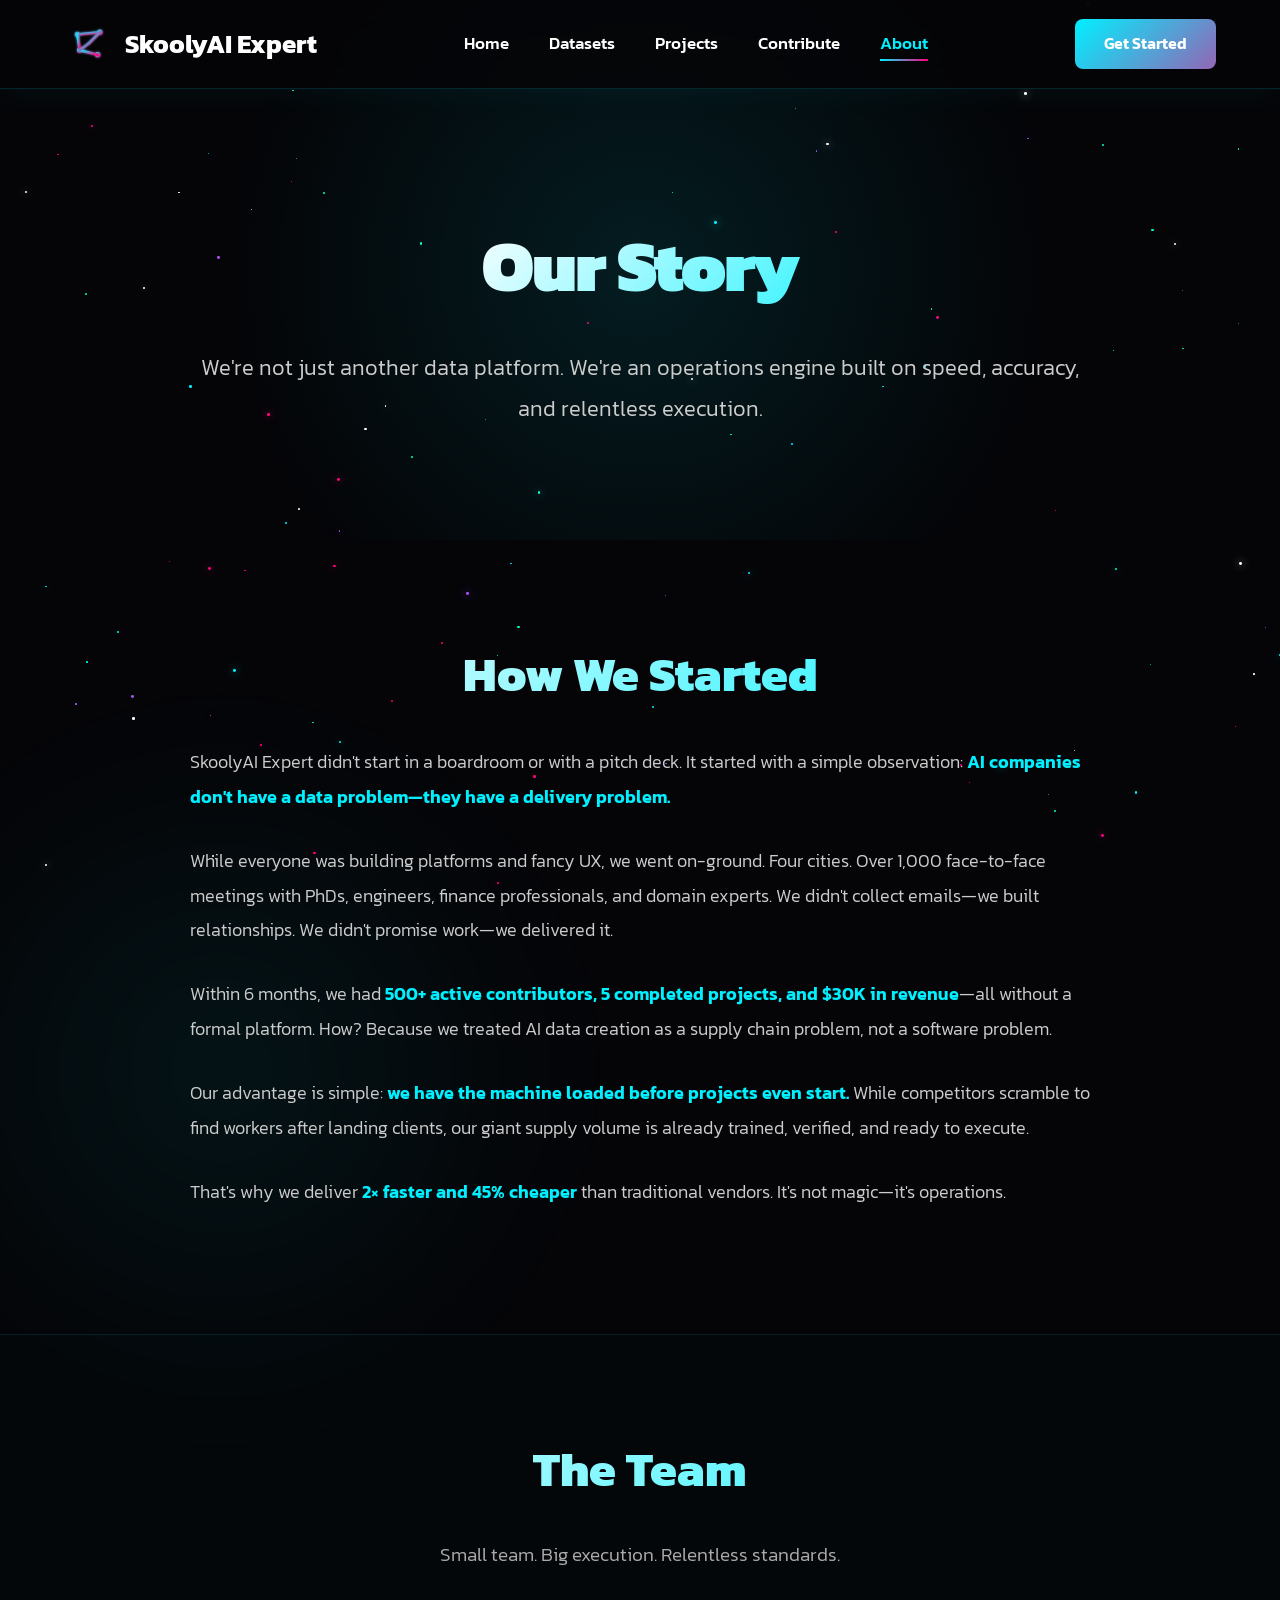
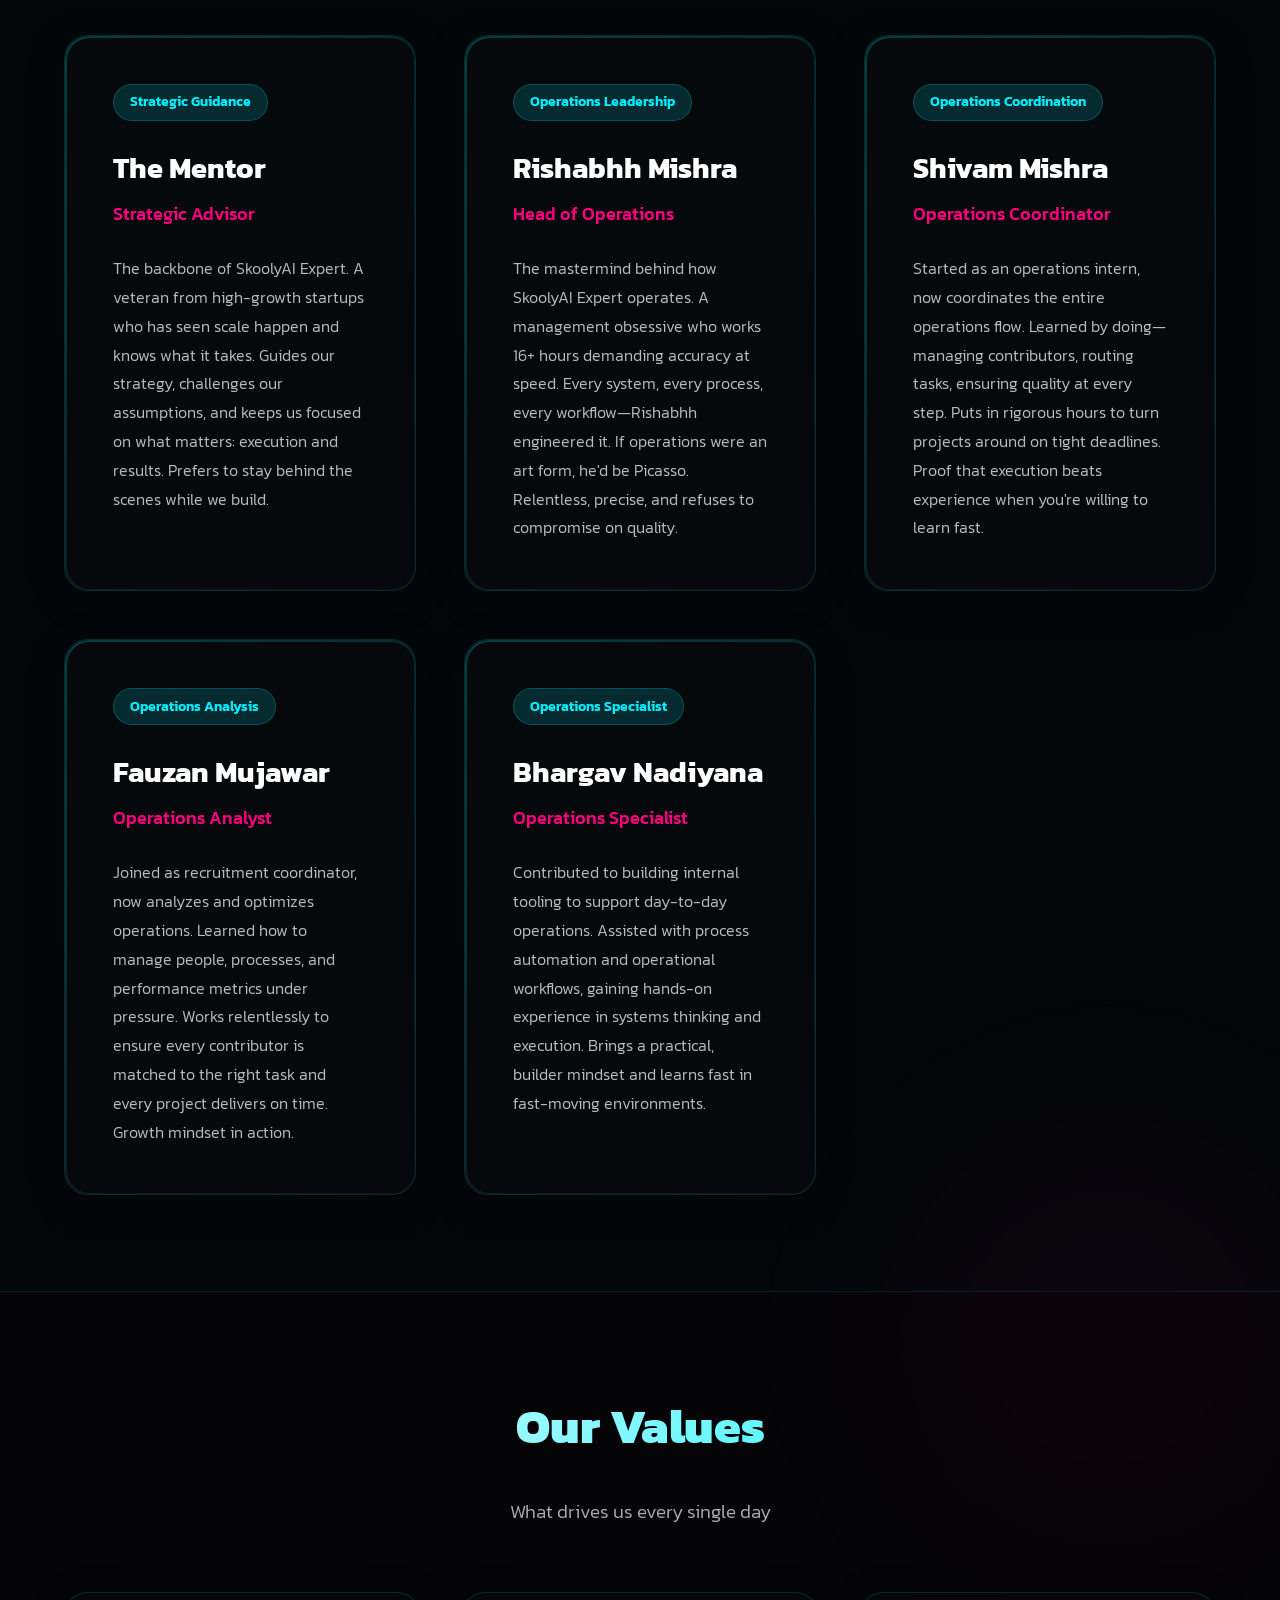
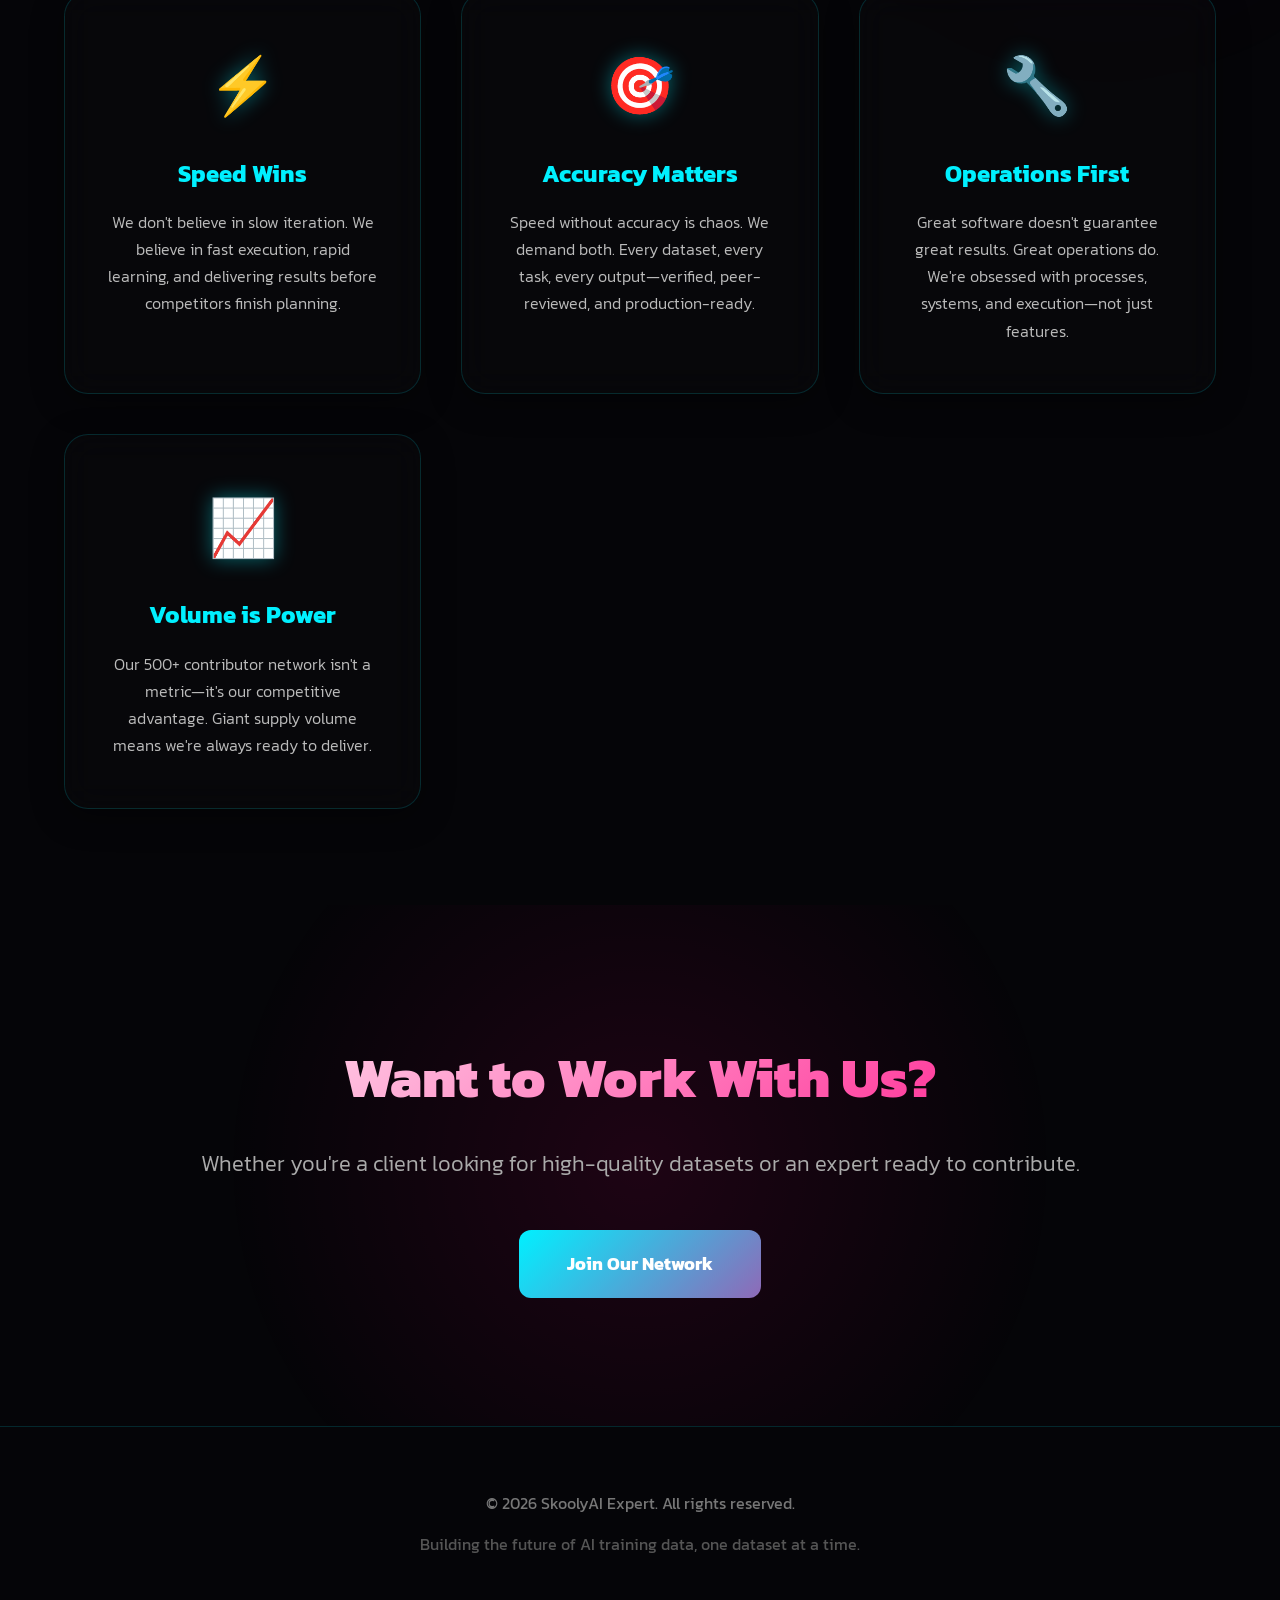
==== about.html @ e2d1acb5 "Initial commit" ====
<!DOCTYPE html>
<html lang="en">
<head>
    <meta charset="UTF-8">
    <meta name="viewport" content="width=device-width, initial-scale=1.0">
    <title>About Us - SkoolyAI Expert</title>
    <link rel="icon" type="image/svg+xml" href="data:image/svg+xml,%3Csvg xmlns='http://www.w3.org/2000/svg' viewBox='0 0 200 200'%3E%3Cdefs%3E%3Cfilter id='glow'%3E%3CfeGaussianBlur stdDeviation='4'/%3E%3C/filter%3E%3C/defs%3E%3Cg filter='url(%23glow)'%3E%3Ccircle cx='60' cy='60' r='12' fill='%2300f0ff'/%3E%3Ccircle cx='160' cy='50' r='12' fill='%2300f0ff'/%3E%3Ccircle cx='70' cy='130' r='12' fill='%2300f0ff'/%3E%3Ccircle cx='150' cy='150' r='12' fill='%2300f0ff'/%3E%3Cline x1='60' y1='60' x2='160' y2='50' stroke='%2300f0ff' stroke-width='12' stroke-linecap='round'/%3E%3Cline x1='60' y1='60' x2='70' y2='130' stroke='%2300f0ff' stroke-width='12' stroke-linecap='round'/%3E%3Cline x1='70' y1='130' x2='150' y2='150' stroke='%2300f0ff' stroke-width='12' stroke-linecap='round'/%3E%3Cline x1='160' y1='50' x2='110' y2='100' stroke='%2300f0ff' stroke-width='12' stroke-linecap='round'/%3E%3Cline x1='110' y1='100' x2='70' y2='130' stroke='%2300f0ff' stroke-width='12' stroke-linecap='round'/%3E%3C/g%3E%3C/svg%3E">
    <link rel="preconnect" href="https://fonts.googleapis.com">
    <link rel="preconnect" href="https://fonts.gstatic.com" crossorigin>
    <link href="https://fonts.googleapis.com/css2?family=Kanit:wght@300;400;500;600;700;800;900&display=swap" rel="stylesheet">
    <style>
        * {
            margin: 0;
            padding: 0;
            box-sizing: border-box;
        }

        body {
            font-family: 'Kanit', sans-serif;
            background: #050508;
            color: #fff;
            line-height: 1.6;
            overflow-x: hidden;
            position: relative;
        }

        /* Ambient floating background glows */
        .ambient-glow {
            position: absolute;
            width: 700px;
            height: 700px;
            background: radial-gradient(circle, rgba(0, 240, 255, 0.07) 0%, transparent 70%);
            border-radius: 50%;
            top: 15%;
            left: -10%;
            pointer-events: none;
            z-index: 0;
            animation: float-slow 18s ease-in-out infinite;
            filter: blur(60px);
        }

        .ambient-glow-2 {
            position: absolute;
            width: 600px;
            height: 600px;
            background: radial-gradient(circle, rgba(255, 0, 127, 0.05) 0%, transparent 70%);
            border-radius: 50%;
            top: 55%;
            right: -10%;
            pointer-events: none;
            z-index: 0;
            animation: float-slow-reverse 22s ease-in-out infinite;
            filter: blur(80px);
        }

        @keyframes float-slow {
            0%, 100% { transform: translateY(0px) scale(1); }
            50% { transform: translateY(-40px) scale(1.06); }
        }

        @keyframes float-slow-reverse {
            0%, 100% { transform: translateY(0px) scale(1.06); }
            50% { transform: translateY(40px) scale(1); }
        }

        /* Animated starfield background */
        .stars {
            position: fixed;
            top: 0;
            left: 0;
            width: 100%;
            height: 100%;
            pointer-events: none;
            z-index: 0;
        }

        .star {
            position: absolute;
            border-radius: 50%;
            animation: twinkle 3s infinite alternate, drift-up 25s linear infinite;
        }

        @keyframes twinkle {
            0% { opacity: 0.2; }
            100% { opacity: 1; }
        }

        @keyframes drift-up {
            from { transform: translateY(0px); }
            to { transform: translateY(-120px); }
        }

        .nav {
            position: fixed;
            top: 0;
            width: 100%;
            background: rgba(5, 5, 8, 0.85);
            backdrop-filter: blur(20px);
            -webkit-backdrop-filter: blur(20px);
            padding: 1.2rem 5%;
            display: flex;
            justify-content: space-between;
            align-items: center;
            z-index: 1000;
            border-bottom: 1px solid rgba(0, 240, 255, 0.15);
            box-shadow: 0 4px 30px rgba(0, 240, 255, 0.05);
        }

        .logo {
            display: flex;
            align-items: center;
            gap: 1rem;
            font-size: 1.6rem;
            font-weight: 700;
            color: #fff;
            text-decoration: none;
        }

        .logo-icon {
            width: 45px;
            height: 45px;
            display: flex;
            align-items: center;
            justify-content: center;
            animation: rotate 10s linear infinite;
        }

        .logo-icon svg {
            width: 100%;
            height: 100%;
        }

        @keyframes rotate {
            from { transform: rotate(0deg); }
            to { transform: rotate(360deg); }
        }

        .nav-links {
            display: flex;
            gap: 2.5rem;
            list-style: none;
            align-items: center;
        }

        .nav-links a {
            color: #fff;
            text-decoration: none;
            transition: all 0.3s;
            position: relative;
            font-weight: 500;
            font-size: 1.05rem;
        }

        .nav-links a::after {
            content: '';
            position: absolute;
            bottom: -5px;
            left: 0;
            width: 0;
            height: 2px;
            background: linear-gradient(90deg, #00f0ff, #ff007f);
            transition: width 0.3s;
        }

        .nav-links a:hover,
        .nav-links a.active {
            color: #00f0ff;
        }

        .nav-links a:hover::after,
        .nav-links a.active::after {
            width: 100%;
        }

        .cta-button {
            background: linear-gradient(135deg, #00f0ff, #ff007f);
            background-size: 200% auto;
            color: #fff;
            padding: 0.75rem 1.8rem;
            border-radius: 8px;
            text-decoration: none;
            font-weight: 600;
            transition: transform 0.3s, box-shadow 0.3s, background-position 0.4s;
        }

        .cta-button:hover {
            background-position: right center;
            transform: translateY(-2px);
            box-shadow: 0 10px 30px rgba(0, 240, 255, 0.4);
        }

        .page-header {
            min-height: 60vh;
            display: flex;
            align-items: center;
            justify-content: center;
            text-align: center;
            padding: 12rem 5% 6rem;
            background: radial-gradient(circle at 50% 50%, rgba(0, 240, 255, 0.1) 0%, transparent 60%);
            position: relative;
            z-index: 1;
        }

        .page-header h1 {
            font-size: 4.5rem;
            font-weight: 900;
            margin-bottom: 1.5rem;
            background: linear-gradient(135deg, #fff 15%, #00f0ff 45%, #ff007f 75%, #fff 100%);
            -webkit-background-clip: text;
            -webkit-text-fill-color: transparent;
            background-clip: text;
            background-size: 200% auto;
            animation: shimmer 4s linear infinite;
            letter-spacing: -2px;
        }

        @keyframes shimmer {
            to { background-position: 200% center; }
        }

        .page-header p {
            font-size: 1.4rem;
            color: #ccc;
            max-width: 900px;
            margin: 0 auto;
            font-weight: 300;
            line-height: 1.8;
        }

        .section {
            padding: 6rem 5%;
            max-width: 1400px;
            margin: 0 auto;
            position: relative;
            z-index: 1;
        }

        .section-title {
            font-size: 3rem;
            font-weight: 800;
            margin-bottom: 2rem;
            text-align: center;
            background: linear-gradient(135deg, #fff, #00f0ff);
            -webkit-background-clip: text;
            -webkit-text-fill-color: transparent;
        }

        .story-section {
            max-width: 900px;
            margin: 0 auto;
        }

        .story-section p {
            font-size: 1.15rem;
            color: #ccc;
            line-height: 1.9;
            margin-bottom: 1.8rem;
            font-weight: 300;
        }

        .story-section .highlight {
            color: #00f0ff;
            font-weight: 600;
        }

        .team-grid {
            display: grid;
            grid-template-columns: repeat(auto-fit, minmax(320px, 1fr));
            gap: 3rem;
            margin-top: 4rem;
        }

        /* Aesthetic Glassmorphic Team Card */
        .team-card {
            background: rgba(255, 255, 255, 0.01);
            backdrop-filter: blur(16px);
            -webkit-backdrop-filter: blur(16px);
            border: 1px solid rgba(0, 240, 255, 0.15);
            border-radius: 24px;
            padding: 3rem;
            transition: all 0.5s cubic-bezier(0.25, 0.8, 0.25, 1);
            position: relative;
            overflow: hidden;
            box-shadow: 0 8px 32px 0 rgba(0, 0, 0, 0.4);
        }

        .team-card::before {
            content: '';
            position: absolute;
            inset: 0;
            border-radius: 24px;
            padding: 1.5px;
            background: linear-gradient(135deg, rgba(0, 240, 255, 0.4), rgba(255, 0, 127, 0.15));
            -webkit-mask: linear-gradient(#fff 0 0) content-box, linear-gradient(#fff 0 0);
            -webkit-mask-composite: xor;
            mask-composite: exclude;
            opacity: 0.6;
            transition: opacity 0.5s;
            pointer-events: none;
        }

        .team-card:hover::before {
            background: linear-gradient(135deg, #00f0ff, #ff007f);
            opacity: 1;
        }

        .team-card:hover {
            transform: translateY(-8px) scale(1.015);
            border-color: rgba(255, 0, 127, 0.3);
            box-shadow: 0 20px 40px rgba(0, 240, 255, 0.2), 0 0 1px rgba(255, 0, 127, 0.3);
        }

        .team-badge {
            display: inline-block;
            background: rgba(0, 240, 255, 0.15);
            color: #00f0ff;
            border: 1px solid rgba(0, 240, 255, 0.2);
            padding: 0.4rem 1rem;
            border-radius: 20px;
            font-size: 0.85rem;
            font-weight: 600;
            margin-bottom: 1.5rem;
        }

        .team-card h3 {
            font-size: 1.8rem;
            margin-bottom: 0.5rem;
            color: #fff;
            font-weight: 700;
        }

        .team-card .role {
            color: #ff007f;
            font-size: 1.1rem;
            margin-bottom: 1.5rem;
            font-weight: 500;
        }

        .team-card p {
            color: #bbb;
            line-height: 1.8;
            font-weight: 300;
            font-size: 1rem;
        }

        .values-grid {
            display: grid;
            grid-template-columns: repeat(auto-fit, minmax(280px, 1fr));
            gap: 2.5rem;
            margin-top: 4rem;
        }

        /* Aesthetic Glassmorphic Value Card */
        .value-card {
            text-align: center;
            padding: 3rem 2.5rem;
            background: rgba(255, 255, 255, 0.01);
            backdrop-filter: blur(16px);
            -webkit-backdrop-filter: blur(16px);
            border: 1px solid rgba(0, 240, 255, 0.15);
            border-radius: 24px;
            transition: all 0.5s cubic-bezier(0.25, 0.8, 0.25, 1);
            box-shadow: 0 8px 32px 0 rgba(0, 0, 0, 0.4);
        }

        .value-card:hover {
            transform: translateY(-8px);
            border-color: rgba(255, 0, 127, 0.3);
            box-shadow: 0 20px 40px rgba(0, 240, 255, 0.2);
        }

        .value-icon {
            font-size: 3.5rem;
            margin-bottom: 1.5rem;
            filter: drop-shadow(0 0 10px rgba(0, 240, 255, 0.4));
        }

        .value-card h3 {
            font-size: 1.5rem;
            margin-bottom: 1rem;
            color: #00f0ff;
            font-weight: 700;
        }

        .value-card p {
            color: #bbb;
            font-weight: 300;
            line-height: 1.7;
        }

        .cta-section {
            text-align: center;
            padding: 8rem 5%;
            background: radial-gradient(circle at 50% 50%, rgba(255, 0, 127, 0.1) 0%, transparent 60%);
            position: relative;
            z-index: 1;
        }

        .cta-section h2 {
            font-size: 3.5rem;
            margin-bottom: 1.5rem;
            font-weight: 800;
            background: linear-gradient(135deg, #fff, #ff007f);
            -webkit-background-clip: text;
            -webkit-text-fill-color: transparent;
        }

        .cta-section p {
            font-size: 1.4rem;
            color: #aaa;
            margin-bottom: 3rem;
            font-weight: 300;
        }

        .button-primary {
            background: linear-gradient(135deg, #00f0ff, #ff007f);
            background-size: 200% auto;
            color: #fff;
            padding: 1.2rem 3rem;
            border-radius: 12px;
            text-decoration: none;
            font-weight: 700;
            font-size: 1.15rem;
            transition: transform 0.3s, box-shadow 0.3s, background-position 0.4s;
            display: inline-block;
        }

        .button-primary:hover {
            background-position: right center;
            transform: translateY(-3px);
            box-shadow: 0 15px 40px rgba(0, 240, 255, 0.4);
        }

        footer {
            background: #050508;
            border-top: 1px solid rgba(0, 240, 255, 0.15);
            padding: 4rem 5% 3rem;
            text-align: center;
            color: #777;
            position: relative;
            z-index: 1;
        }

        @media (max-width: 768px) {
            .nav {
                padding: 1rem 4%;
                flex-wrap: wrap;
            }

            .logo {
                font-size: 1.2rem;
            }

            .logo-icon {
                width: 35px;
                height: 35px;
            }

            .nav-links {
                display: none;
                width: 100%;
                flex-direction: column;
                gap: 1rem;
                padding: 1rem 0;
                background: rgba(5, 5, 8, 0.95);
            }

            .nav-links.active {
                display: flex;
            }

            .cta-button {
                padding: 0.6rem 1.2rem;
                font-size: 0.9rem;
            }

            .page-header {
                padding: 10rem 4% 4rem;
                min-height: 40vh;
            }

            .page-header h1 {
                font-size: 2.5rem !important;
                letter-spacing: -1px;
            }

            .section {
                padding: 4rem 4%;
            }

            .section-title {
                font-size: 2.2rem !important;
            }

            .team-grid,
            .values-grid {
                grid-template-columns: 1fr !important;
                gap: 2rem;
            }

            .team-card,
            .value-card {
                padding: 2rem !important;
            }

            footer {
                padding: 2rem 4%;
            }
        }

        /* Hamburger Menu */
        .hamburger {
            display: none;
            flex-direction: column;
            gap: 5px;
            cursor: pointer;
            padding: 5px;
        }

        .hamburger span {
            display: block;
            width: 25px;
            height: 3px;
            background: #00f0ff;
            border-radius: 2px;
        }

        @media (max-width: 768px) {
            .hamburger {
                display: flex !important;
            }

            .nav-links {
                position: fixed !important;
                left: -100% !important;
                top: 70px !important;
                flex-direction: column !important;
                background: rgba(5, 5, 8, 0.98) !important;
                width: 100% !important;
                padding: 2rem !important;
                transition: left 0.3s !important;
                z-index: 999 !important;
                border-top: 1px solid #00f0ff;
            }

            .nav-links.active {
                left: 0 !important;
            }

            .nav-links li {
                margin: 1rem 0 !important;
            }

            .cta-button {
                display: none !important;
            }
        }
    </style>
</head>
<body>
    <!-- Ambient glows -->
    <div class="ambient-glow"></div>
    <div class="ambient-glow-2"></div>

    <div class="stars" id="starfield"></div>

    <nav class="nav">
        <a href="index.html" class="logo">
            <div class="logo-icon">
                <svg viewBox="0 0 200 200" xmlns="http://www.w3.org/2000/svg">
                    <defs>
                        <filter id="glow">
                            <feGaussianBlur stdDeviation="4" result="coloredBlur"/>
                            <feMerge>
                                <feMergeNode in="coloredBlur"/>
                                <feMergeNode in="SourceGraphic"/>
                            </feMerge>
                        </filter>
                        <linearGradient id="logoGrad" x1="0%" y1="0%" x2="100%" y2="100%">
                            <stop offset="0%" stop-color="#00f0ff" />
                            <stop offset="100%" stop-color="#ff007f" />
                        </linearGradient>
                    </defs>
                    <g filter="url(#glow)">
                        <circle cx="60" cy="60" r="12" fill="url(#logoGrad)"/>
                        <circle cx="160" cy="50" r="12" fill="url(#logoGrad)"/>
                        <circle cx="70" cy="130" r="12" fill="url(#logoGrad)"/>
                        <circle cx="150" cy="150" r="12" fill="url(#logoGrad)"/>
                        <line x1="60" y1="60" x2="160" y2="50" stroke="url(#logoGrad)" stroke-width="12" stroke-linecap="round"/>
                        <line x1="60" y1="60" x2="70" y2="130" stroke="url(#logoGrad)" stroke-width="12" stroke-linecap="round"/>
                        <line x1="70" y1="130" x2="150" y2="150" stroke="url(#logoGrad)" stroke-width="12" stroke-linecap="round"/>
                        <line x1="160" y1="50" x2="110" y2="100" stroke="url(#logoGrad)" stroke-width="12" stroke-linecap="round"/>
                        <line x1="110" y1="100" x2="70" y2="130" stroke="url(#logoGrad)" stroke-width="12" stroke-linecap="round"/>
                    </g>
                </svg>
            </div>
            <span>SkoolyAI Expert</span>
        </a>
        <div class="hamburger" id="hamburger">
            <span></span>
            <span></span>
            <span></span>
        </div>
        <ul class="nav-links" id="navLinks">
            <li><a href="index.html">Home</a></li>
            <li><a href="datasets.html">Datasets</a></li>
            <li><a href="projects.html">Projects</a></li>
            <li><a href="contribute.html">Contribute</a></li>
            <li><a href="about.html" class="active">About</a></li>
        </ul>
        <a href="get-started.html" class="cta-button">Get Started</a>
    </nav>

    <section class="page-header">
        <div>
            <h1>Our Story</h1>
            <p>We're not just another data platform. We're an operations engine built on speed, accuracy, and relentless execution.</p>
        </div>
    </section>

    <section class="section">
        <div class="story-section">
            <h2 class="section-title">How We Started</h2>
            <p>
                SkoolyAI Expert didn't start in a boardroom or with a pitch deck. It started with a simple observation: <span class="highlight">AI companies don't have a data problem—they have a delivery problem.</span>
            </p>
            <p>
                While everyone was building platforms and fancy UX, we went on-ground. Four cities. Over 1,000 face-to-face meetings with PhDs, engineers, finance professionals, and domain experts. We didn't collect emails—we built relationships. We didn't promise work—we delivered it.
            </p>
            <p>
                Within 6 months, we had <span class="highlight">500+ active contributors, 5 completed projects, and $30K in revenue</span>—all without a formal platform. How? Because we treated AI data creation as a supply chain problem, not a software problem.
            </p>
            <p>
                Our advantage is simple: <span class="highlight">we have the machine loaded before projects even start.</span> While competitors scramble to find workers after landing clients, our giant supply volume is already trained, verified, and ready to execute.
            </p>
            <p>
                That's why we deliver <span class="highlight">2× faster and 45% cheaper</span> than traditional vendors. It's not magic—it's operations.
            </p>
        </div>
    </section>

    <section class="section" style="background: rgba(0, 240, 255, 0.01); margin: 0; padding: 6rem 5%; max-width: none; border-top: 1px solid rgba(0, 240, 255, 0.1); border-bottom: 1px solid rgba(0, 240, 255, 0.1);">
        <div style="max-width: 1400px; margin: 0 auto;">
            <h2 class="section-title" style="text-align: center;">The Team</h2>
            <p style="text-align: center; color: #aaa; font-size: 1.2rem; margin-bottom: 4rem; font-weight: 300;">
                Small team. Big execution. Relentless standards.
            </p>

            <div class="team-grid">
                <div class="team-card">
                    <span class="team-badge">Strategic Guidance</span>
                    <h3>The Mentor</h3>
                    <p class="role">Strategic Advisor</p>
                    <p>
                        The backbone of SkoolyAI Expert. A veteran from high-growth startups who has seen scale happen and knows what it takes. Guides our strategy, challenges our assumptions, and keeps us focused on what matters: execution and results. Prefers to stay behind the scenes while we build.
                    </p>
                </div>

                <div class="team-card">
                    <span class="team-badge">Operations Leadership</span>
                    <h3>Rishabhh Mishra</h3>
                    <p class="role">Head of Operations</p>
                    <p>
                        The mastermind behind how SkoolyAI Expert operates. A management obsessive who works 16+ hours demanding accuracy at speed. Every system, every process, every workflow—Rishabhh engineered it. If operations were an art form, he'd be Picasso. Relentless, precise, and refuses to compromise on quality.
                    </p>
                </div>

                <div class="team-card">
                    <span class="team-badge">Operations Coordination</span>
                    <h3>Shivam Mishra</h3>
                    <p class="role">Operations Coordinator</p>
                    <p>
                        Started as an operations intern, now coordinates the entire operations flow. Learned by doing—managing contributors, routing tasks, ensuring quality at every step. Puts in rigorous hours to turn projects around on tight deadlines. Proof that execution beats experience when you're willing to learn fast.
                    </p>
                </div>

                <div class="team-card">
                    <span class="team-badge">Operations Analysis</span>
                    <h3>Fauzan Mujawar</h3>
                    <p class="role">Operations Analyst</p>
                    <p>
                        Joined as recruitment coordinator, now analyzes and optimizes operations. Learned how to manage people, processes, and performance metrics under pressure. Works relentlessly to ensure every contributor is matched to the right task and every project delivers on time. Growth mindset in action.
                    </p>
                </div>
                <div class="team-card">
                    <span class="team-badge">Operations Specialist</span>
                    <h3>Bhargav Nadiyana</h3>
                    <p class="role">Operations Specialist</p>
                    <p>
                        Contributed to building internal tooling to support day-to-day operations. Assisted with process automation and operational workflows, gaining hands-on experience in systems thinking and execution. Brings a practical, builder mindset and learns fast in fast-moving environments.
                    </p>
                </div>
            </div>
        </div>
    </section>

    <section class="section">
        <h2 class="section-title" style="text-align: center;">Our Values</h2>
        <p style="text-align: center; color: #aaa; font-size: 1.2rem; margin-bottom: 4rem; font-weight: 300;">
            What drives us every single day
        </p>

        <div class="values-grid">
            <div class="value-card">
                <div class="value-icon">⚡</div>
                <h3>Speed Wins</h3>
                <p>We don't believe in slow iteration. We believe in fast execution, rapid learning, and delivering results before competitors finish planning.</p>
            </div>

            <div class="value-card">
                <div class="value-icon">🎯</div>
                <h3>Accuracy Matters</h3>
                <p>Speed without accuracy is chaos. We demand both. Every dataset, every task, every output—verified, peer-reviewed, and production-ready.</p>
            </div>

            <div class="value-card">
                <div class="value-icon">🔧</div>
                <h3>Operations First</h3>
                <p>Great software doesn't guarantee great results. Great operations do. We're obsessed with processes, systems, and execution—not just features.</p>
            </div>

            <div class="value-card">
                <div class="value-icon">📈</div>
                <h3>Volume is Power</h3>
                <p>Our 500+ contributor network isn't a metric—it's our competitive advantage. Giant supply volume means we're always ready to deliver.</p>
            </div>
        </div>
    </section>

    <section class="cta-section">
        <h2>Want to Work With Us?</h2>
        <p>Whether you're a client looking for high-quality datasets or an expert ready to contribute.</p>
        <a href="contribute.html" class="button-primary">Join Our Network</a>
    </section>

    <footer>
        <p>&copy; 2026 SkoolyAI Expert. All rights reserved.</p>
        <p style="margin-top: 1rem; color: #555;">Building the future of AI training data, one dataset at a time.</p>
    </footer>

    <script>
        function createStars() {
            const starfield = document.getElementById('starfield');
            const numStars = 110;
            const colors = ['#ffffff', '#00f0ff', '#ff007f', '#a855f7', '#00ffcc'];
            
            for (let i = 0; i < numStars; i++) {
                const star = document.createElement('div');
                star.className = 'star';
                
                const size = Math.random() * 2.2 + 0.8;
                star.style.width = `${size}px`;
                star.style.height = `${size}px`;
                star.style.left = `${Math.random() * 100}%`;
                star.style.top = `${Math.random() * 100}%`;
                star.style.animationDelay = `${Math.random() * 4}s`;
                star.style.animationDuration = `${Math.random() * 4 + 3}s, ${Math.random() * 15 + 15}s`;
                star.style.background = colors[Math.floor(Math.random() * colors.length)];
                
                if (Math.random() > 0.6) {
                    star.style.boxShadow = `0 0 8px ${star.style.background}`;
                }
                
                starfield.appendChild(star);
            }
        }

        createStars();
    </script>
    <script>
    // Hamburger menu
    var hamburger = document.getElementById('hamburger');
    var navLinks = document.getElementById('navLinks');
    if (hamburger && navLinks) {
        hamburger.onclick = function() {
            navLinks.classList.toggle('active');
        };
    }
    </script>
</body>
</html>
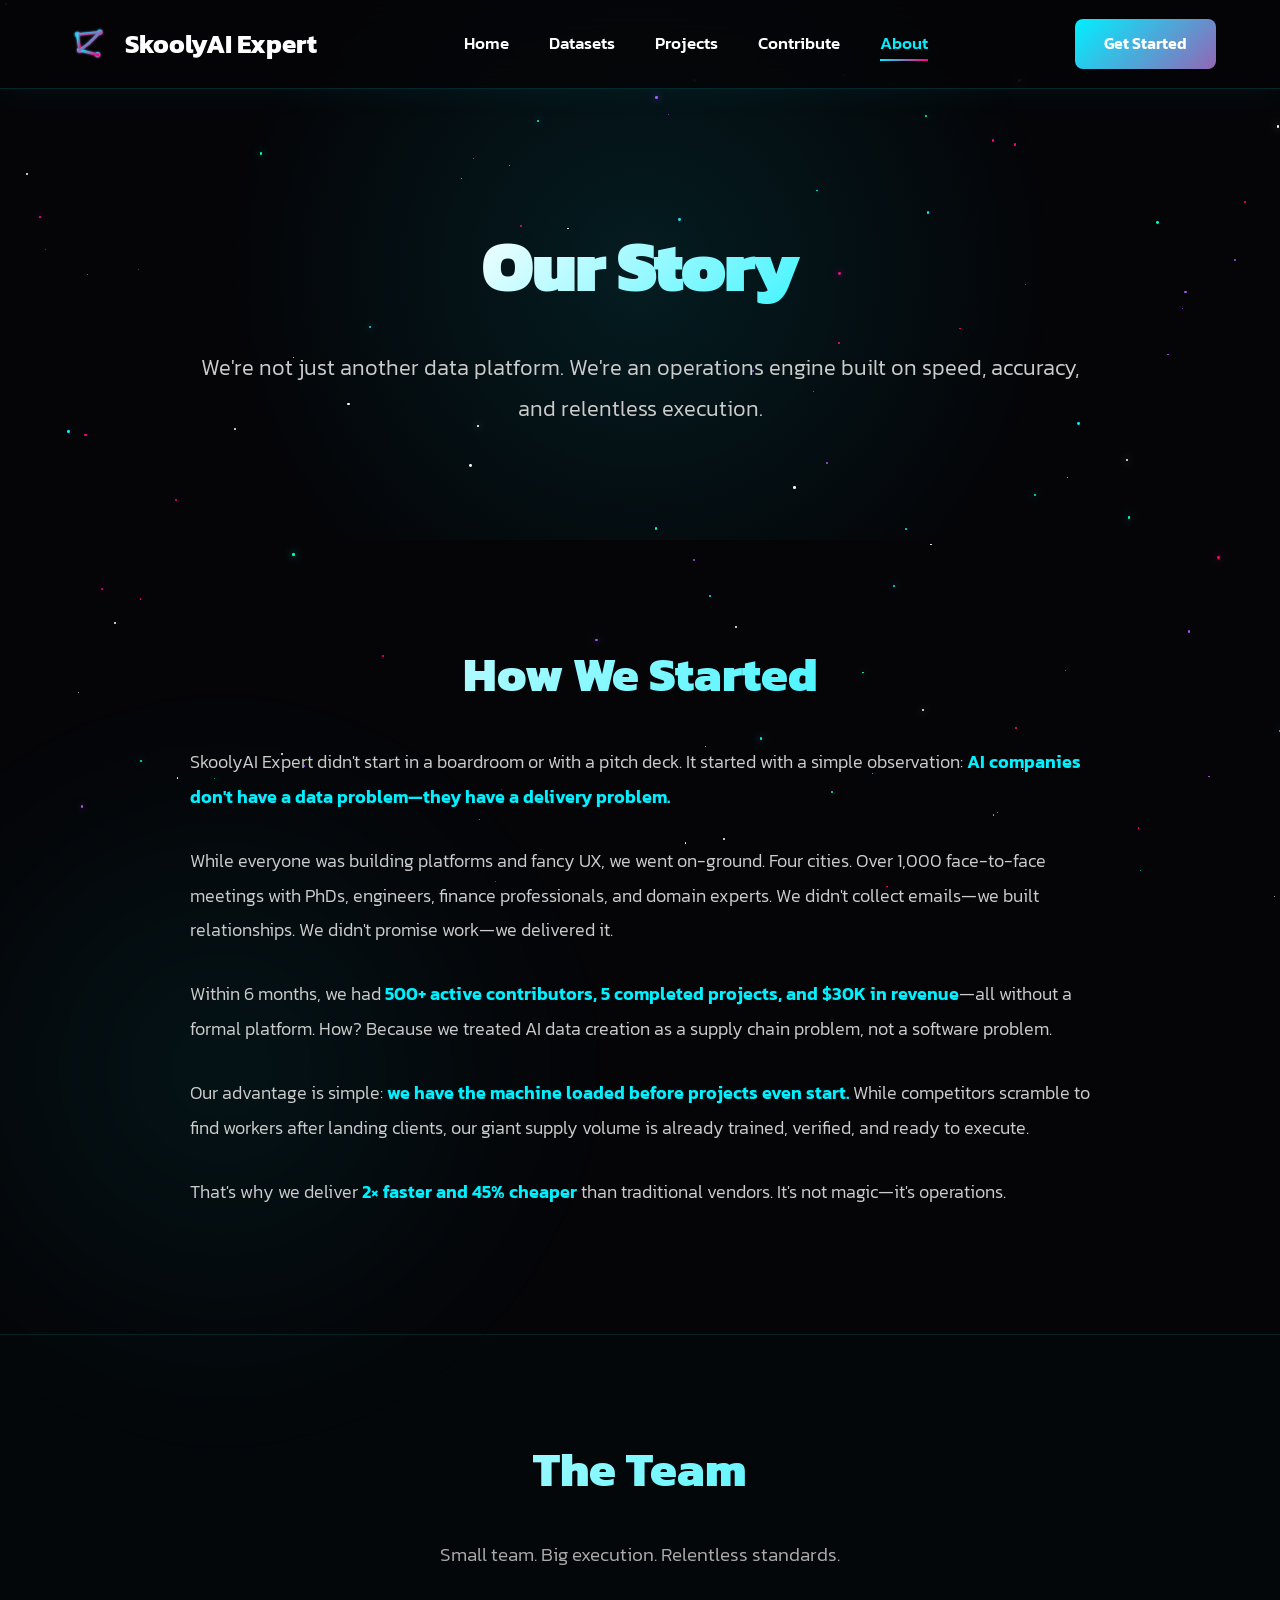
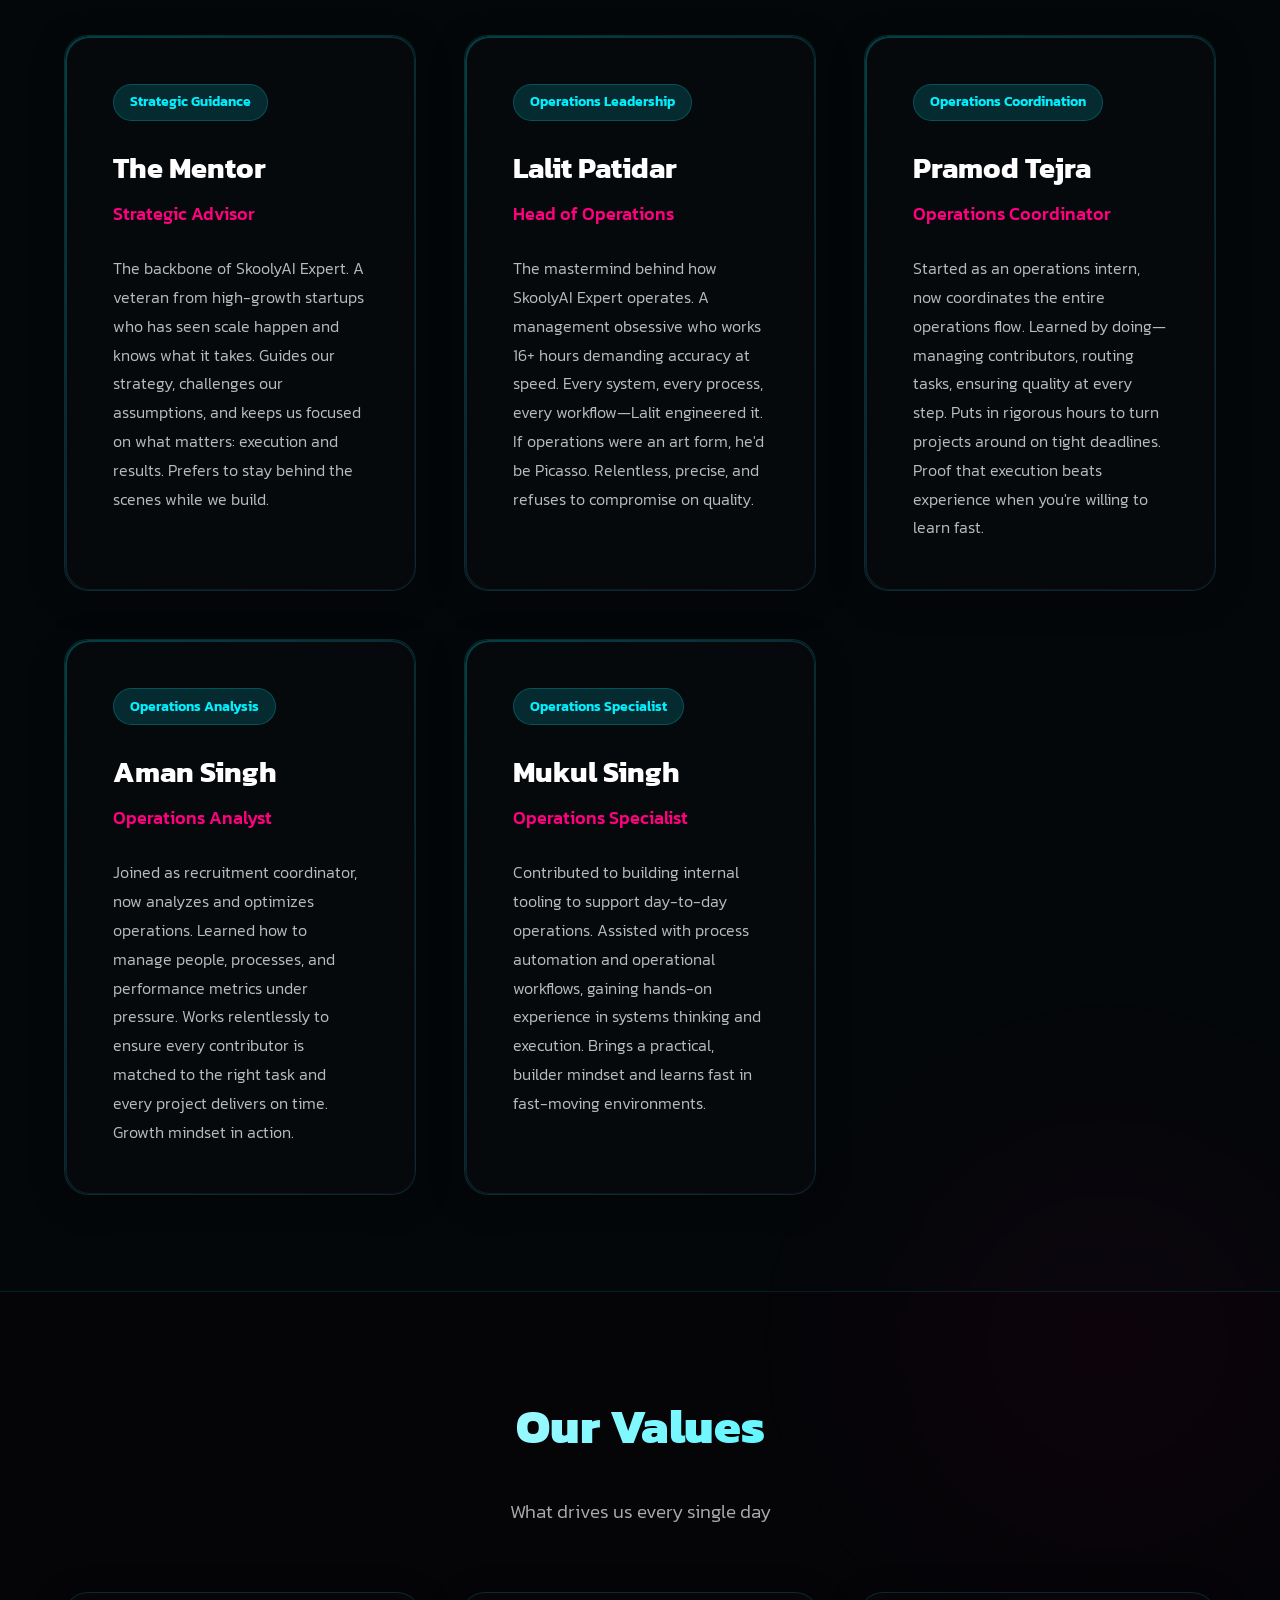
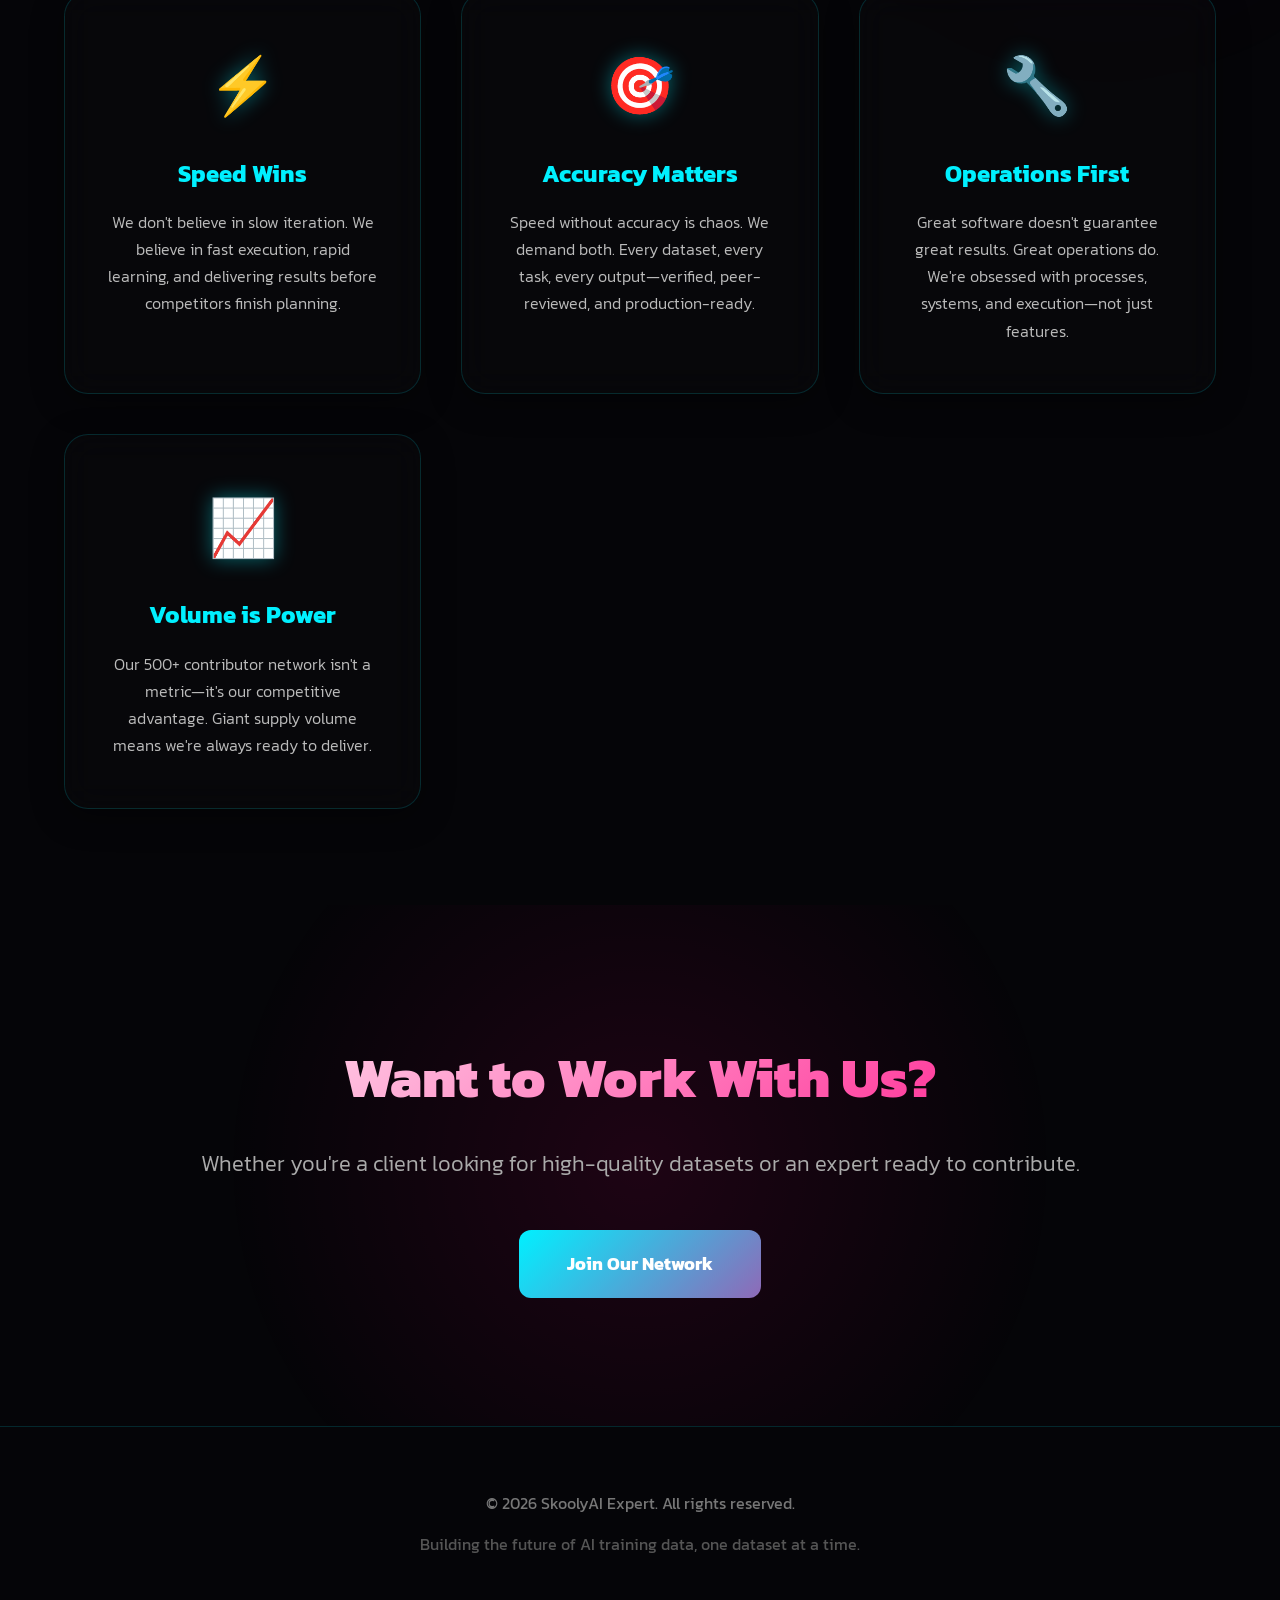
==== commit ef80c205: "Update team member names under operations" ====
--- a/about.html
+++ b/about.html
@@ -658,16 +658,16 @@
 
                 <div class="team-card">
                     <span class="team-badge">Operations Leadership</span>
-                    <h3>Rishabhh Mishra</h3>
+                    <h3>Lalit Patidar</h3>
                     <p class="role">Head of Operations</p>
                     <p>
-                        The mastermind behind how SkoolyAI Expert operates. A management obsessive who works 16+ hours demanding accuracy at speed. Every system, every process, every workflow—Rishabhh engineered it. If operations were an art form, he'd be Picasso. Relentless, precise, and refuses to compromise on quality.
+                        The mastermind behind how SkoolyAI Expert operates. A management obsessive who works 16+ hours demanding accuracy at speed. Every system, every process, every workflow—Lalit engineered it. If operations were an art form, he'd be Picasso. Relentless, precise, and refuses to compromise on quality.
                     </p>
                 </div>
 
                 <div class="team-card">
                     <span class="team-badge">Operations Coordination</span>
-                    <h3>Shivam Mishra</h3>
+                    <h3>Pramod Tejra</h3>
                     <p class="role">Operations Coordinator</p>
                     <p>
                         Started as an operations intern, now coordinates the entire operations flow. Learned by doing—managing contributors, routing tasks, ensuring quality at every step. Puts in rigorous hours to turn projects around on tight deadlines. Proof that execution beats experience when you're willing to learn fast.
@@ -676,7 +676,7 @@
 
                 <div class="team-card">
                     <span class="team-badge">Operations Analysis</span>
-                    <h3>Fauzan Mujawar</h3>
+                    <h3>Aman Singh</h3>
                     <p class="role">Operations Analyst</p>
                     <p>
                         Joined as recruitment coordinator, now analyzes and optimizes operations. Learned how to manage people, processes, and performance metrics under pressure. Works relentlessly to ensure every contributor is matched to the right task and every project delivers on time. Growth mindset in action.
@@ -684,7 +684,7 @@
                 </div>
                 <div class="team-card">
                     <span class="team-badge">Operations Specialist</span>
-                    <h3>Bhargav Nadiyana</h3>
+                    <h3>Mukul Singh</h3>
                     <p class="role">Operations Specialist</p>
                     <p>
                         Contributed to building internal tooling to support day-to-day operations. Assisted with process automation and operational workflows, gaining hands-on experience in systems thinking and execution. Brings a practical, builder mindset and learns fast in fast-moving environments.
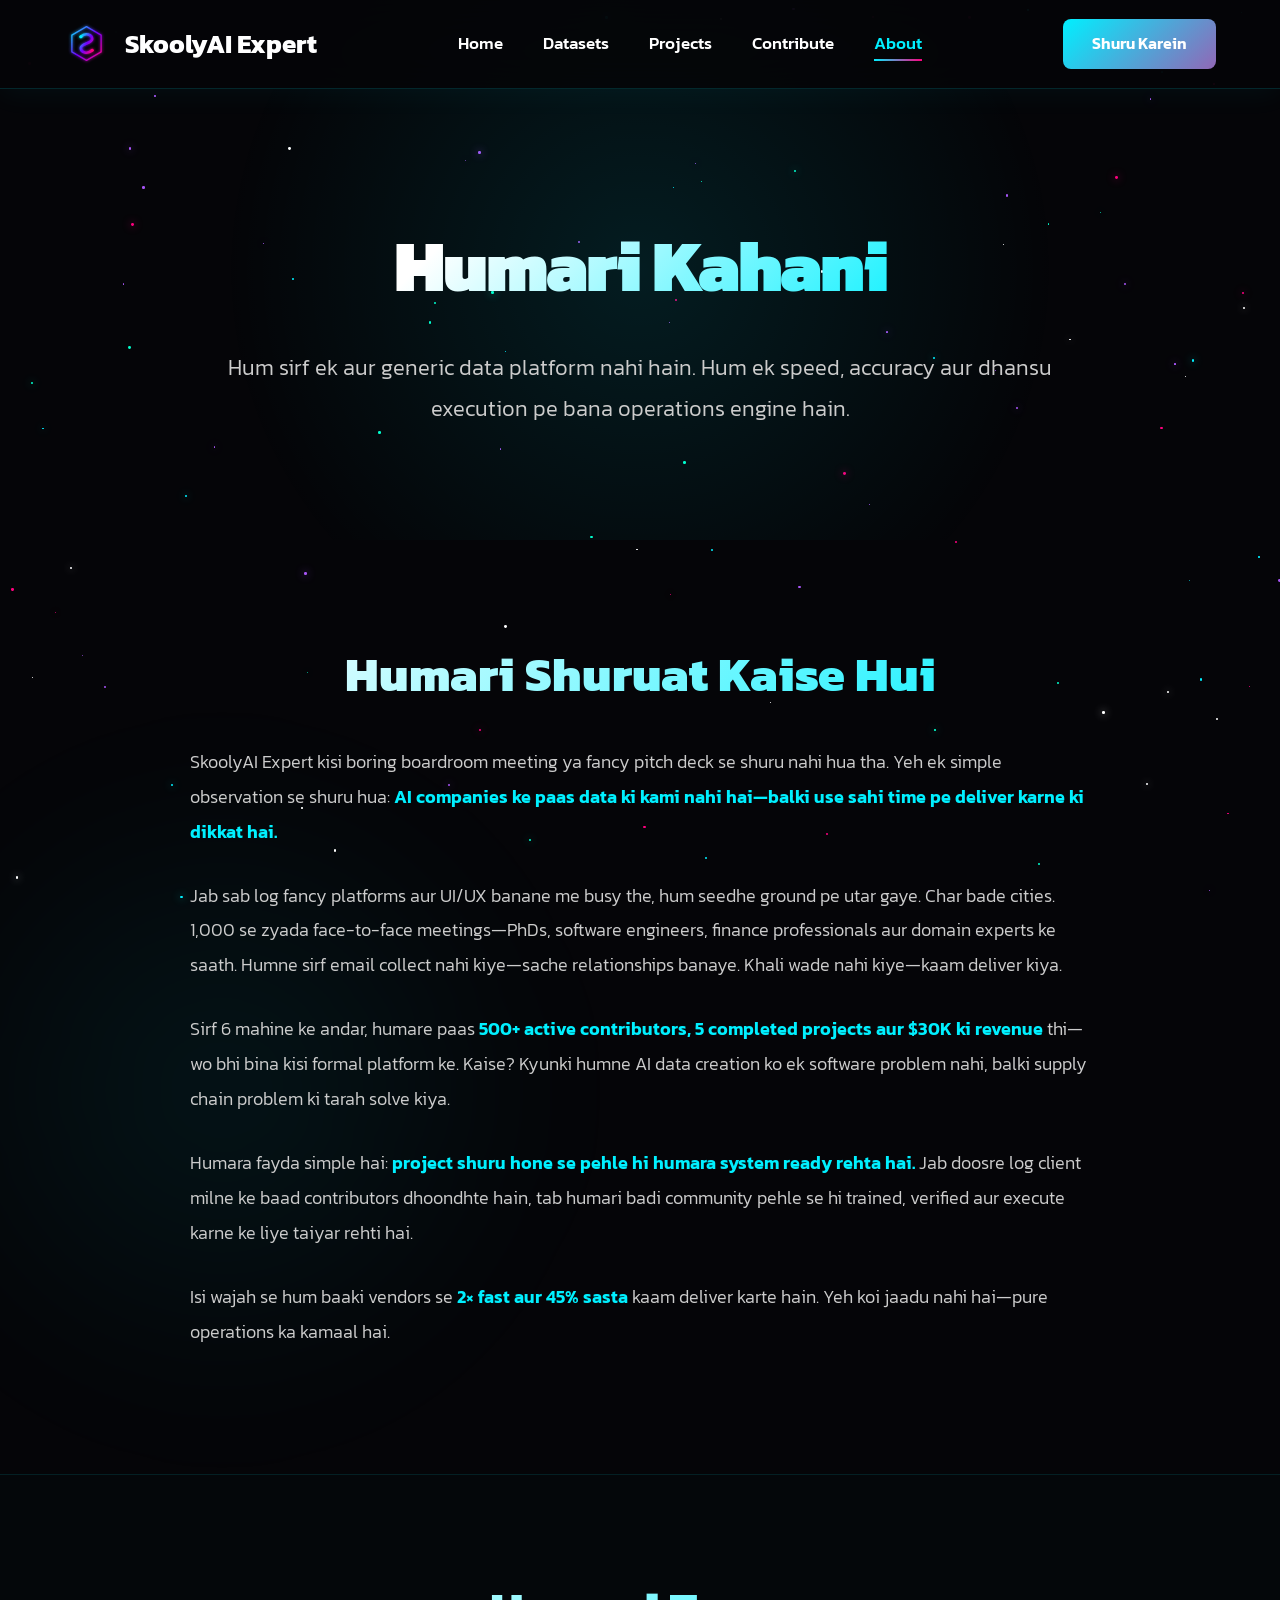
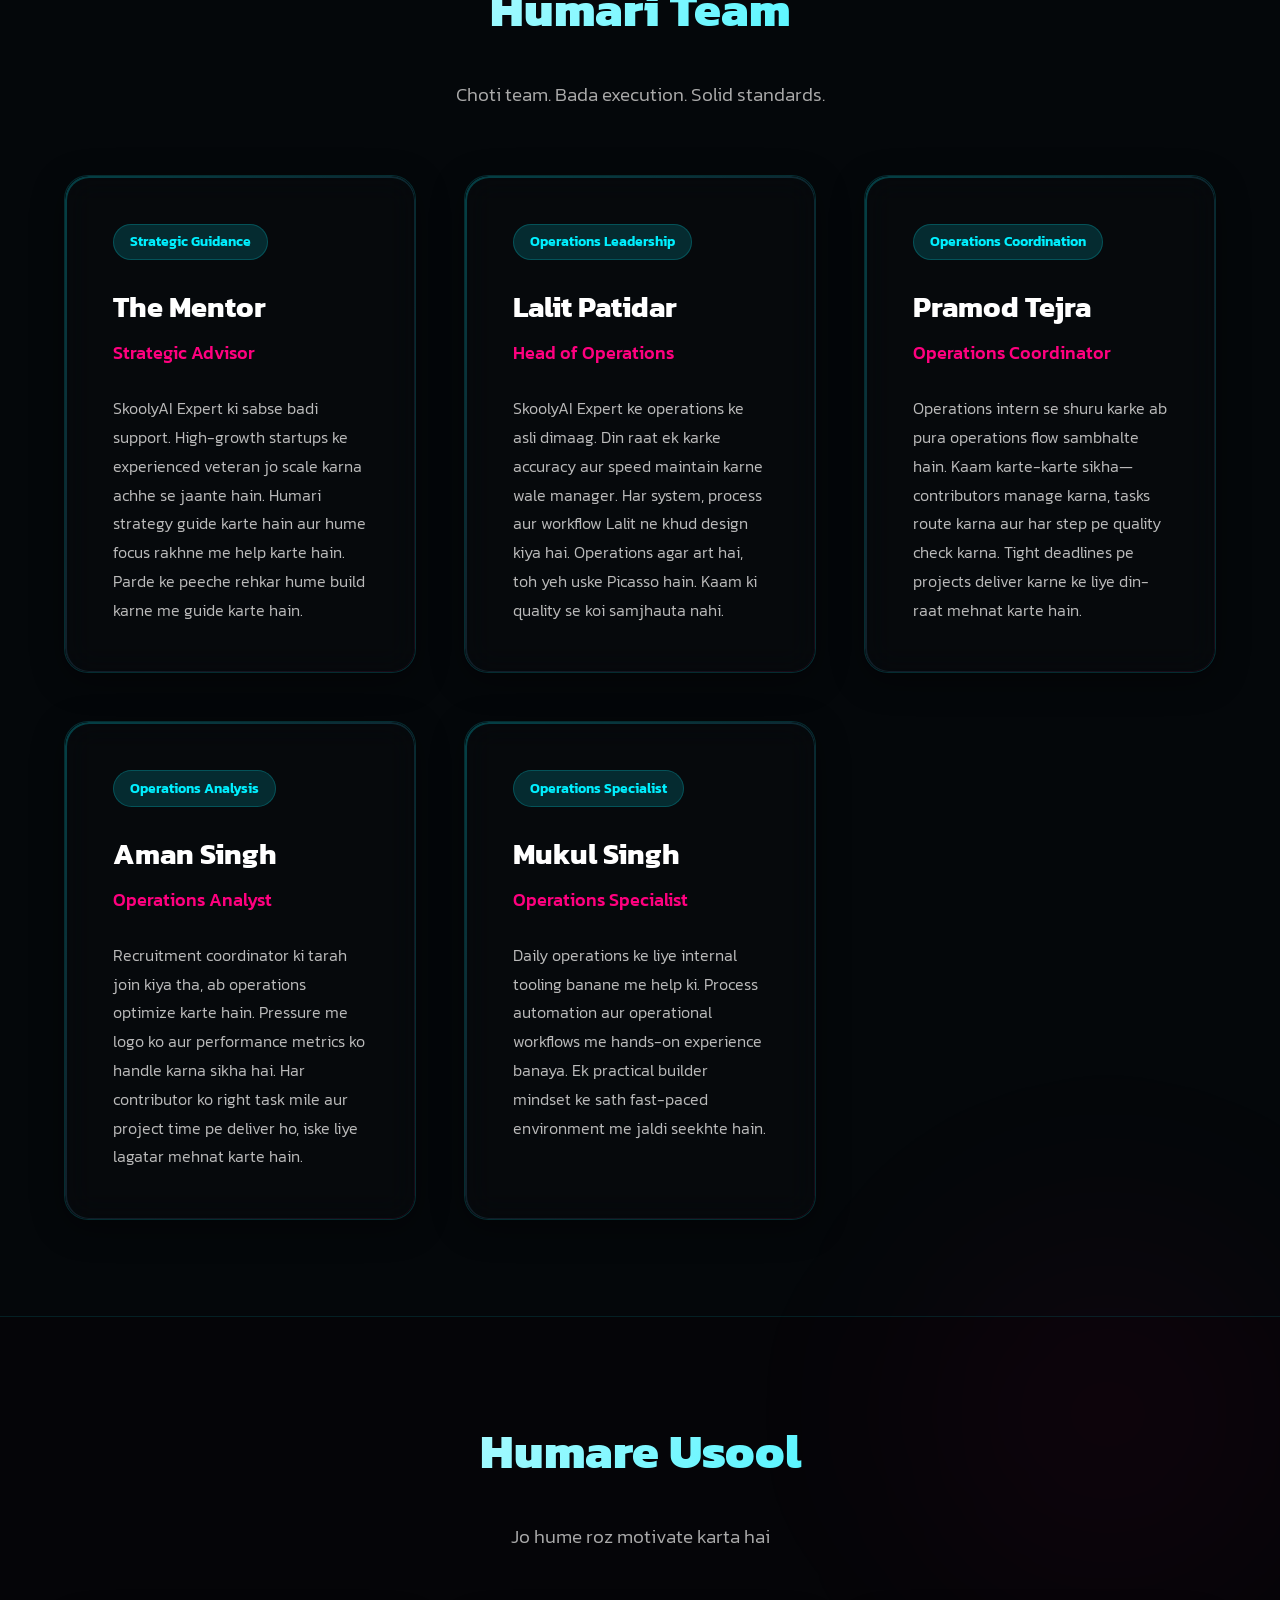
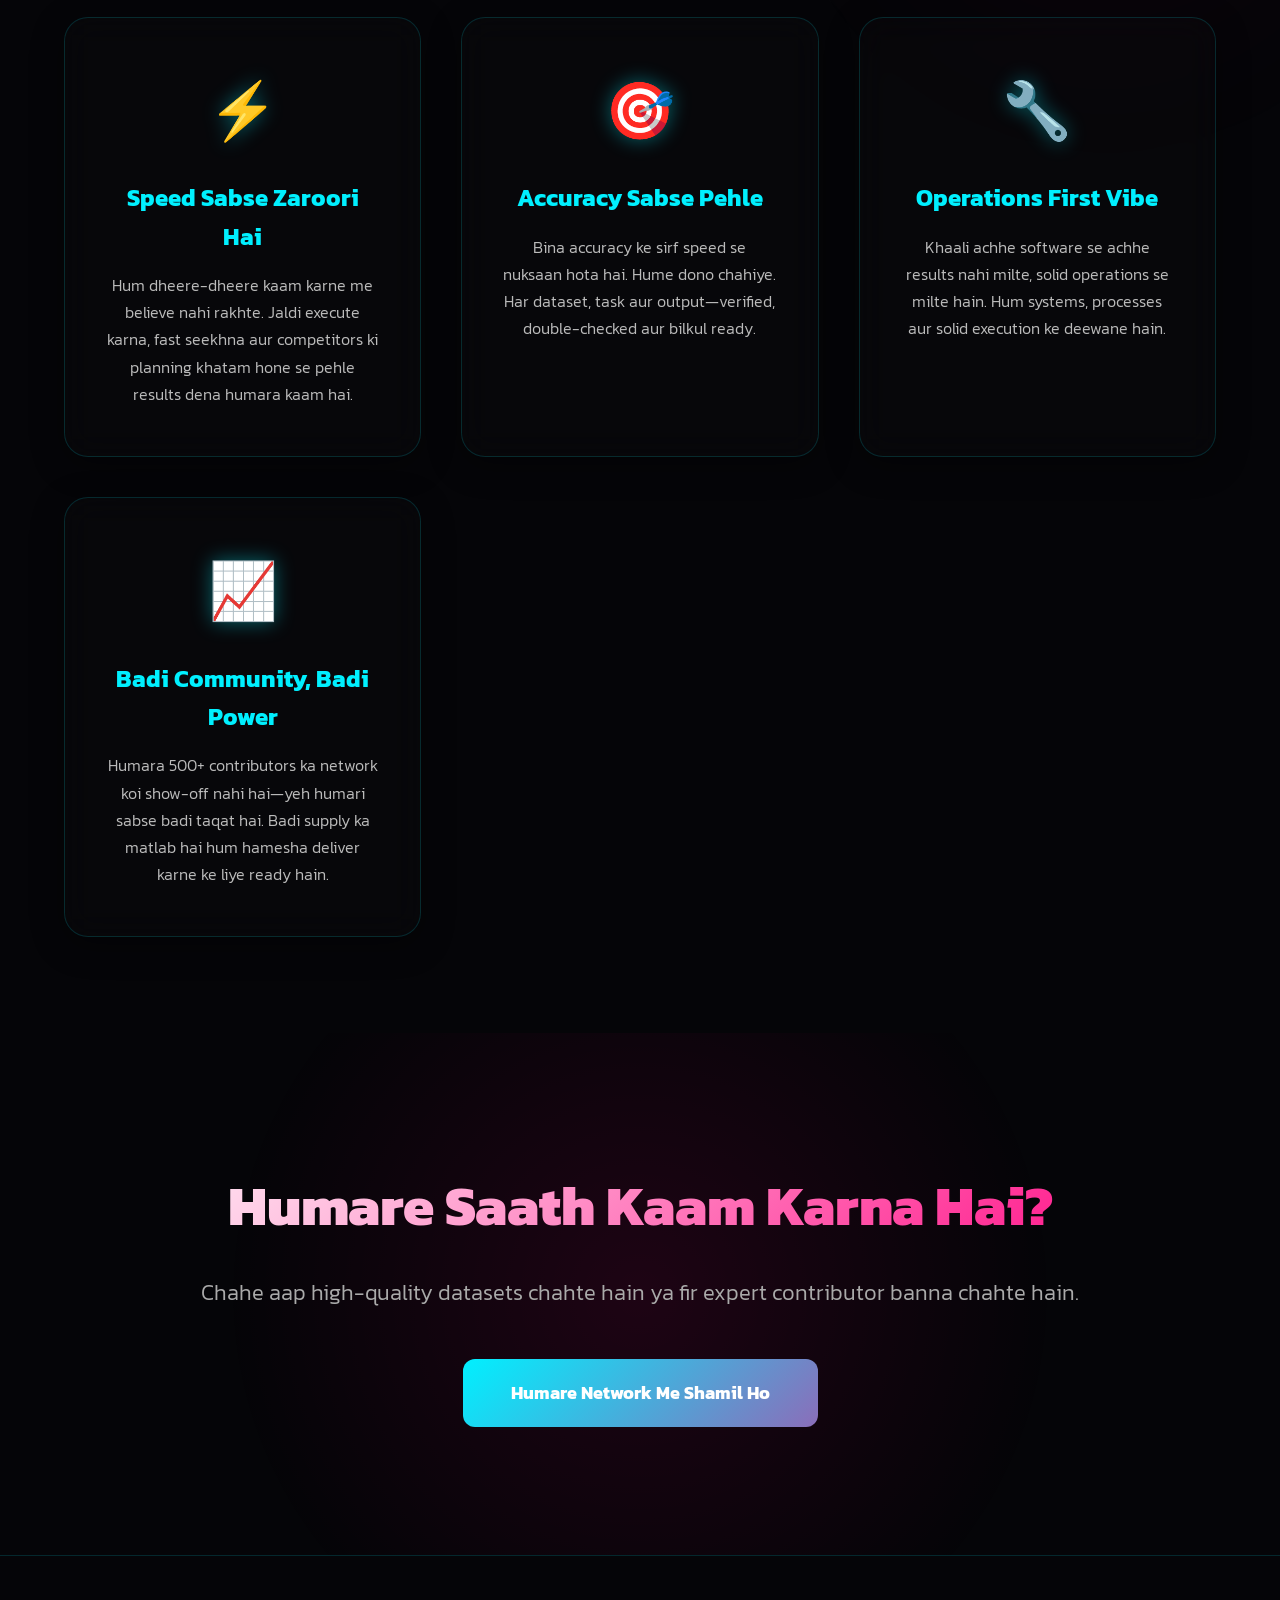
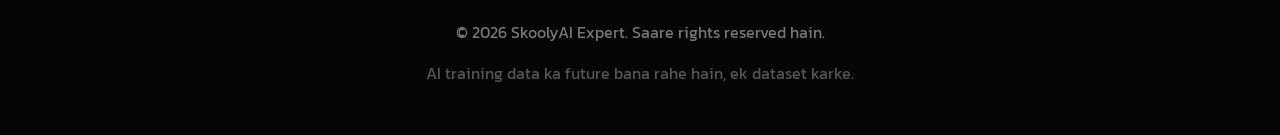
==== commit 4d1aa694: "Update logo and rewrite entire website content to Hinglish" ====
--- a/about.html
+++ b/about.html
@@ -4,7 +4,7 @@
     <meta charset="UTF-8">
     <meta name="viewport" content="width=device-width, initial-scale=1.0">
     <title>About Us - SkoolyAI Expert</title>
-    <link rel="icon" type="image/svg+xml" href="data:image/svg+xml,%3Csvg xmlns='http://www.w3.org/2000/svg' viewBox='0 0 200 200'%3E%3Cdefs%3E%3Cfilter id='glow'%3E%3CfeGaussianBlur stdDeviation='4'/%3E%3C/filter%3E%3C/defs%3E%3Cg filter='url(%23glow)'%3E%3Ccircle cx='60' cy='60' r='12' fill='%2300f0ff'/%3E%3Ccircle cx='160' cy='50' r='12' fill='%2300f0ff'/%3E%3Ccircle cx='70' cy='130' r='12' fill='%2300f0ff'/%3E%3Ccircle cx='150' cy='150' r='12' fill='%2300f0ff'/%3E%3Cline x1='60' y1='60' x2='160' y2='50' stroke='%2300f0ff' stroke-width='12' stroke-linecap='round'/%3E%3Cline x1='60' y1='60' x2='70' y2='130' stroke='%2300f0ff' stroke-width='12' stroke-linecap='round'/%3E%3Cline x1='70' y1='130' x2='150' y2='150' stroke='%2300f0ff' stroke-width='12' stroke-linecap='round'/%3E%3Cline x1='160' y1='50' x2='110' y2='100' stroke='%2300f0ff' stroke-width='12' stroke-linecap='round'/%3E%3Cline x1='110' y1='100' x2='70' y2='130' stroke='%2300f0ff' stroke-width='12' stroke-linecap='round'/%3E%3C/g%3E%3C/svg%3E">
+    <link rel="icon" type="image/svg+xml" href="data:image/svg+xml,%3Csvg xmlns='http://www.w3.org/2000/svg' viewBox='0 0 200 200'%3E%3Cdefs%3E%3Cfilter id='logoGlow'%3E%3CfeGaussianBlur stdDeviation='6' result='coloredBlur'/%3E%3CfeMerge%3E%3CfeMergeNode in='coloredBlur'/%3E%3CfeMergeNode in='SourceGraphic'/%3E%3C/feMerge%3E%3C/filter%3E%3ClinearGradient id='logoGrad' x1='0%25' y1='0%25' x2='100%25' y2='100%25'%3E%3Cstop offset='0%25' stop-color='%2300f0ff' /%3E%3Cstop offset='50%25' stop-color='%237000ff' /%3E%3Cstop offset='100%25' stop-color='%23ff007f' /%3E%3C/linearGradient%3E%3C/defs%3E%3Cg filter='url(%23logoGlow)'%3E%3Cpolygon points='100,25 165,62.5 165,137.5 100,175 35,137.5 35,62.5' stroke='url(%23logoGrad)' stroke-width='6' fill='none' stroke-linejoin='round'/%3E%3Cpath d='M 75,70 C 95,50 125,60 125,80 C 125,100 75,100 75,120 C 75,140 105,150 125,130' stroke='url(%23logoGrad)' stroke-width='12' stroke-linecap='round' fill='none' /%3E%3Ccircle cx='75' cy='70' r='7' fill='%2300f0ff' /%3E%3Ccircle cx='125' cy='130' r='7' fill='%23ff007f' /%3E%3C/g%3E%3C/svg%3E">
     <link rel="preconnect" href="https://fonts.googleapis.com">
     <link rel="preconnect" href="https://fonts.gstatic.com" crossorigin>
     <link href="https://fonts.googleapis.com/css2?family=Kanit:wght@300;400;500;600;700;800;900&display=swap" rel="stylesheet">
@@ -569,8 +569,8 @@
             <div class="logo-icon">
                 <svg viewBox="0 0 200 200" xmlns="http://www.w3.org/2000/svg">
                     <defs>
-                        <filter id="glow">
-                            <feGaussianBlur stdDeviation="4" result="coloredBlur"/>
+                        <filter id="logoGlow">
+                            <feGaussianBlur stdDeviation="6" result="coloredBlur"/>
                             <feMerge>
                                 <feMergeNode in="coloredBlur"/>
                                 <feMergeNode in="SourceGraphic"/>
@@ -578,19 +578,15 @@
                         </filter>
                         <linearGradient id="logoGrad" x1="0%" y1="0%" x2="100%" y2="100%">
                             <stop offset="0%" stop-color="#00f0ff" />
+                            <stop offset="50%" stop-color="#7000ff" />
                             <stop offset="100%" stop-color="#ff007f" />
                         </linearGradient>
                     </defs>
-                    <g filter="url(#glow)">
-                        <circle cx="60" cy="60" r="12" fill="url(#logoGrad)"/>
-                        <circle cx="160" cy="50" r="12" fill="url(#logoGrad)"/>
-                        <circle cx="70" cy="130" r="12" fill="url(#logoGrad)"/>
-                        <circle cx="150" cy="150" r="12" fill="url(#logoGrad)"/>
-                        <line x1="60" y1="60" x2="160" y2="50" stroke="url(#logoGrad)" stroke-width="12" stroke-linecap="round"/>
-                        <line x1="60" y1="60" x2="70" y2="130" stroke="url(#logoGrad)" stroke-width="12" stroke-linecap="round"/>
-                        <line x1="70" y1="130" x2="150" y2="150" stroke="url(#logoGrad)" stroke-width="12" stroke-linecap="round"/>
-                        <line x1="160" y1="50" x2="110" y2="100" stroke="url(#logoGrad)" stroke-width="12" stroke-linecap="round"/>
-                        <line x1="110" y1="100" x2="70" y2="130" stroke="url(#logoGrad)" stroke-width="12" stroke-linecap="round"/>
+                    <g filter="url(#logoGlow)">
+                        <polygon points="100,25 165,62.5 165,137.5 100,175 35,137.5 35,62.5" stroke="url(#logoGrad)" stroke-width="6" fill="none" stroke-linejoin="round"/>
+                        <path d="M 75,70 C 95,50 125,60 125,80 C 125,100 75,100 75,120 C 75,140 105,150 125,130" stroke="url(#logoGrad)" stroke-width="12" stroke-linecap="round" fill="none" />
+                        <circle cx="75" cy="70" r="7" fill="#00f0ff" />
+                        <circle cx="125" cy="130" r="7" fill="#ff007f" />
                     </g>
                 </svg>
             </div>
@@ -608,42 +604,42 @@
             <li><a href="contribute.html">Contribute</a></li>
             <li><a href="about.html" class="active">About</a></li>
         </ul>
-        <a href="get-started.html" class="cta-button">Get Started</a>
+        <a href="get-started.html" class="cta-button">Shuru Karein</a>
     </nav>
 
     <section class="page-header">
         <div>
-            <h1>Our Story</h1>
-            <p>We're not just another data platform. We're an operations engine built on speed, accuracy, and relentless execution.</p>
+            <h1>Humari Kahani</h1>
+            <p>Hum sirf ek aur generic data platform nahi hain. Hum ek speed, accuracy aur dhansu execution pe bana operations engine hain.</p>
         </div>
     </section>
 
     <section class="section">
         <div class="story-section">
-            <h2 class="section-title">How We Started</h2>
+            <h2 class="section-title">Humari Shuruat Kaise Hui</h2>
             <p>
-                SkoolyAI Expert didn't start in a boardroom or with a pitch deck. It started with a simple observation: <span class="highlight">AI companies don't have a data problem—they have a delivery problem.</span>
+                SkoolyAI Expert kisi boring boardroom meeting ya fancy pitch deck se shuru nahi hua tha. Yeh ek simple observation se shuru hua: <span class="highlight">AI companies ke paas data ki kami nahi hai—balki use sahi time pe deliver karne ki dikkat hai.</span>
             </p>
             <p>
-                While everyone was building platforms and fancy UX, we went on-ground. Four cities. Over 1,000 face-to-face meetings with PhDs, engineers, finance professionals, and domain experts. We didn't collect emails—we built relationships. We didn't promise work—we delivered it.
+                Jab sab log fancy platforms aur UI/UX banane me busy the, hum seedhe ground pe utar gaye. Char bade cities. 1,000 se zyada face-to-face meetings—PhDs, software engineers, finance professionals aur domain experts ke saath. Humne sirf email collect nahi kiye—sache relationships banaye. Khali wade nahi kiye—kaam deliver kiya.
             </p>
             <p>
-                Within 6 months, we had <span class="highlight">500+ active contributors, 5 completed projects, and $30K in revenue</span>—all without a formal platform. How? Because we treated AI data creation as a supply chain problem, not a software problem.
+                Sirf 6 mahine ke andar, humare paas <span class="highlight">500+ active contributors, 5 completed projects aur $30K ki revenue</span> thi—wo bhi bina kisi formal platform ke. Kaise? Kyunki humne AI data creation ko ek software problem nahi, balki supply chain problem ki tarah solve kiya.
             </p>
             <p>
-                Our advantage is simple: <span class="highlight">we have the machine loaded before projects even start.</span> While competitors scramble to find workers after landing clients, our giant supply volume is already trained, verified, and ready to execute.
+                Humara fayda simple hai: <span class="highlight">project shuru hone se pehle hi humara system ready rehta hai.</span> Jab doosre log client milne ke baad contributors dhoondhte hain, tab humari badi community pehle se hi trained, verified aur execute karne ke liye taiyar rehti hai.
             </p>
             <p>
-                That's why we deliver <span class="highlight">2× faster and 45% cheaper</span> than traditional vendors. It's not magic—it's operations.
+                Isi wajah se hum baaki vendors se <span class="highlight">2× fast aur 45% sasta</span> kaam deliver karte hain. Yeh koi jaadu nahi hai—pure operations ka kamaal hai.
             </p>
         </div>
     </section>
 
     <section class="section" style="background: rgba(0, 240, 255, 0.01); margin: 0; padding: 6rem 5%; max-width: none; border-top: 1px solid rgba(0, 240, 255, 0.1); border-bottom: 1px solid rgba(0, 240, 255, 0.1);">
         <div style="max-width: 1400px; margin: 0 auto;">
-            <h2 class="section-title" style="text-align: center;">The Team</h2>
+            <h2 class="section-title" style="text-align: center;">Humari Team</h2>
             <p style="text-align: center; color: #aaa; font-size: 1.2rem; margin-bottom: 4rem; font-weight: 300;">
-                Small team. Big execution. Relentless standards.
+                Choti team. Bada execution. Solid standards.
             </p>
 
             <div class="team-grid">
@@ -652,7 +648,7 @@
                     <h3>The Mentor</h3>
                     <p class="role">Strategic Advisor</p>
                     <p>
-                        The backbone of SkoolyAI Expert. A veteran from high-growth startups who has seen scale happen and knows what it takes. Guides our strategy, challenges our assumptions, and keeps us focused on what matters: execution and results. Prefers to stay behind the scenes while we build.
+                        SkoolyAI Expert ki sabse badi support. High-growth startups ke experienced veteran jo scale karna achhe se jaante hain. Humari strategy guide karte hain aur hume focus rakhne me help karte hain. Parde ke peeche rehkar hume build karne me guide karte hain.
                     </p>
                 </div>
 
@@ -661,7 +657,7 @@
                     <h3>Lalit Patidar</h3>
                     <p class="role">Head of Operations</p>
                     <p>
-                        The mastermind behind how SkoolyAI Expert operates. A management obsessive who works 16+ hours demanding accuracy at speed. Every system, every process, every workflow—Lalit engineered it. If operations were an art form, he'd be Picasso. Relentless, precise, and refuses to compromise on quality.
+                        SkoolyAI Expert ke operations ke asli dimaag. Din raat ek karke accuracy aur speed maintain karne wale manager. Har system, process aur workflow Lalit ne khud design kiya hai. Operations agar art hai, toh yeh uske Picasso hain. Kaam ki quality se koi samjhauta nahi.
                     </p>
                 </div>
 
@@ -670,7 +666,7 @@
                     <h3>Pramod Tejra</h3>
                     <p class="role">Operations Coordinator</p>
                     <p>
-                        Started as an operations intern, now coordinates the entire operations flow. Learned by doing—managing contributors, routing tasks, ensuring quality at every step. Puts in rigorous hours to turn projects around on tight deadlines. Proof that execution beats experience when you're willing to learn fast.
+                        Operations intern se shuru karke ab pura operations flow sambhalte hain. Kaam karte-karte sikha—contributors manage karna, tasks route karna aur har step pe quality check karna. Tight deadlines pe projects deliver karne ke liye din-raat mehnat karte hain.
                     </p>
                 </div>
 
@@ -679,7 +675,7 @@
                     <h3>Aman Singh</h3>
                     <p class="role">Operations Analyst</p>
                     <p>
-                        Joined as recruitment coordinator, now analyzes and optimizes operations. Learned how to manage people, processes, and performance metrics under pressure. Works relentlessly to ensure every contributor is matched to the right task and every project delivers on time. Growth mindset in action.
+                        Recruitment coordinator ki tarah join kiya tha, ab operations optimize karte hain. Pressure me logo ko aur performance metrics ko handle karna sikha hai. Har contributor ko right task mile aur project time pe deliver ho, iske liye lagatar mehnat karte hain.
                     </p>
                 </div>
                 <div class="team-card">
@@ -687,7 +683,7 @@
                     <h3>Mukul Singh</h3>
                     <p class="role">Operations Specialist</p>
                     <p>
-                        Contributed to building internal tooling to support day-to-day operations. Assisted with process automation and operational workflows, gaining hands-on experience in systems thinking and execution. Brings a practical, builder mindset and learns fast in fast-moving environments.
+                        Daily operations ke liye internal tooling banane me help ki. Process automation aur operational workflows me hands-on experience banaya. Ek practical builder mindset ke sath fast-paced environment me jaldi seekhte hain.
                     </p>
                 </div>
             </div>
@@ -695,47 +691,47 @@
     </section>
 
     <section class="section">
-        <h2 class="section-title" style="text-align: center;">Our Values</h2>
+        <h2 class="section-title" style="text-align: center;">Humare Usool</h2>
         <p style="text-align: center; color: #aaa; font-size: 1.2rem; margin-bottom: 4rem; font-weight: 300;">
-            What drives us every single day
+            Jo hume roz motivate karta hai
         </p>
 
         <div class="values-grid">
             <div class="value-card">
                 <div class="value-icon">⚡</div>
-                <h3>Speed Wins</h3>
-                <p>We don't believe in slow iteration. We believe in fast execution, rapid learning, and delivering results before competitors finish planning.</p>
+                <h3>Speed Sabse Zaroori Hai</h3>
+                <p>Hum dheere-dheere kaam karne me believe nahi rakhte. Jaldi execute karna, fast seekhna aur competitors ki planning khatam hone se pehle results dena humara kaam hai.</p>
             </div>
 
             <div class="value-card">
                 <div class="value-icon">🎯</div>
-                <h3>Accuracy Matters</h3>
-                <p>Speed without accuracy is chaos. We demand both. Every dataset, every task, every output—verified, peer-reviewed, and production-ready.</p>
+                <h3>Accuracy Sabse Pehle</h3>
+                <p>Bina accuracy ke sirf speed se nuksaan hota hai. Hume dono chahiye. Har dataset, task aur output—verified, double-checked aur bilkul ready.</p>
             </div>
 
             <div class="value-card">
                 <div class="value-icon">🔧</div>
-                <h3>Operations First</h3>
-                <p>Great software doesn't guarantee great results. Great operations do. We're obsessed with processes, systems, and execution—not just features.</p>
+                <h3>Operations First Vibe</h3>
+                <p>Khaali achhe software se achhe results nahi milte, solid operations se milte hain. Hum systems, processes aur solid execution ke deewane hain.</p>
             </div>
 
             <div class="value-card">
                 <div class="value-icon">📈</div>
-                <h3>Volume is Power</h3>
-                <p>Our 500+ contributor network isn't a metric—it's our competitive advantage. Giant supply volume means we're always ready to deliver.</p>
+                <h3>Badi Community, Badi Power</h3>
+                <p>Humara 500+ contributors ka network koi show-off nahi hai—yeh humari sabse badi taqat hai. Badi supply ka matlab hai hum hamesha deliver karne ke liye ready hain.</p>
             </div>
         </div>
     </section>
 
     <section class="cta-section">
-        <h2>Want to Work With Us?</h2>
-        <p>Whether you're a client looking for high-quality datasets or an expert ready to contribute.</p>
-        <a href="contribute.html" class="button-primary">Join Our Network</a>
+        <h2>Humare Saath Kaam Karna Hai?</h2>
+        <p>Chahe aap high-quality datasets chahte hain ya fir expert contributor banna chahte hain.</p>
+        <a href="contribute.html" class="button-primary">Humare Network Me Shamil Ho</a>
     </section>
 
     <footer>
-        <p>&copy; 2026 SkoolyAI Expert. All rights reserved.</p>
-        <p style="margin-top: 1rem; color: #555;">Building the future of AI training data, one dataset at a time.</p>
+        <p>&copy; 2026 SkoolyAI Expert. Saare rights reserved hain.</p>
+        <p style="margin-top: 1rem; color: #555;">AI training data ka future bana rahe hain, ek dataset karke.</p>
     </footer>
 
     <script>
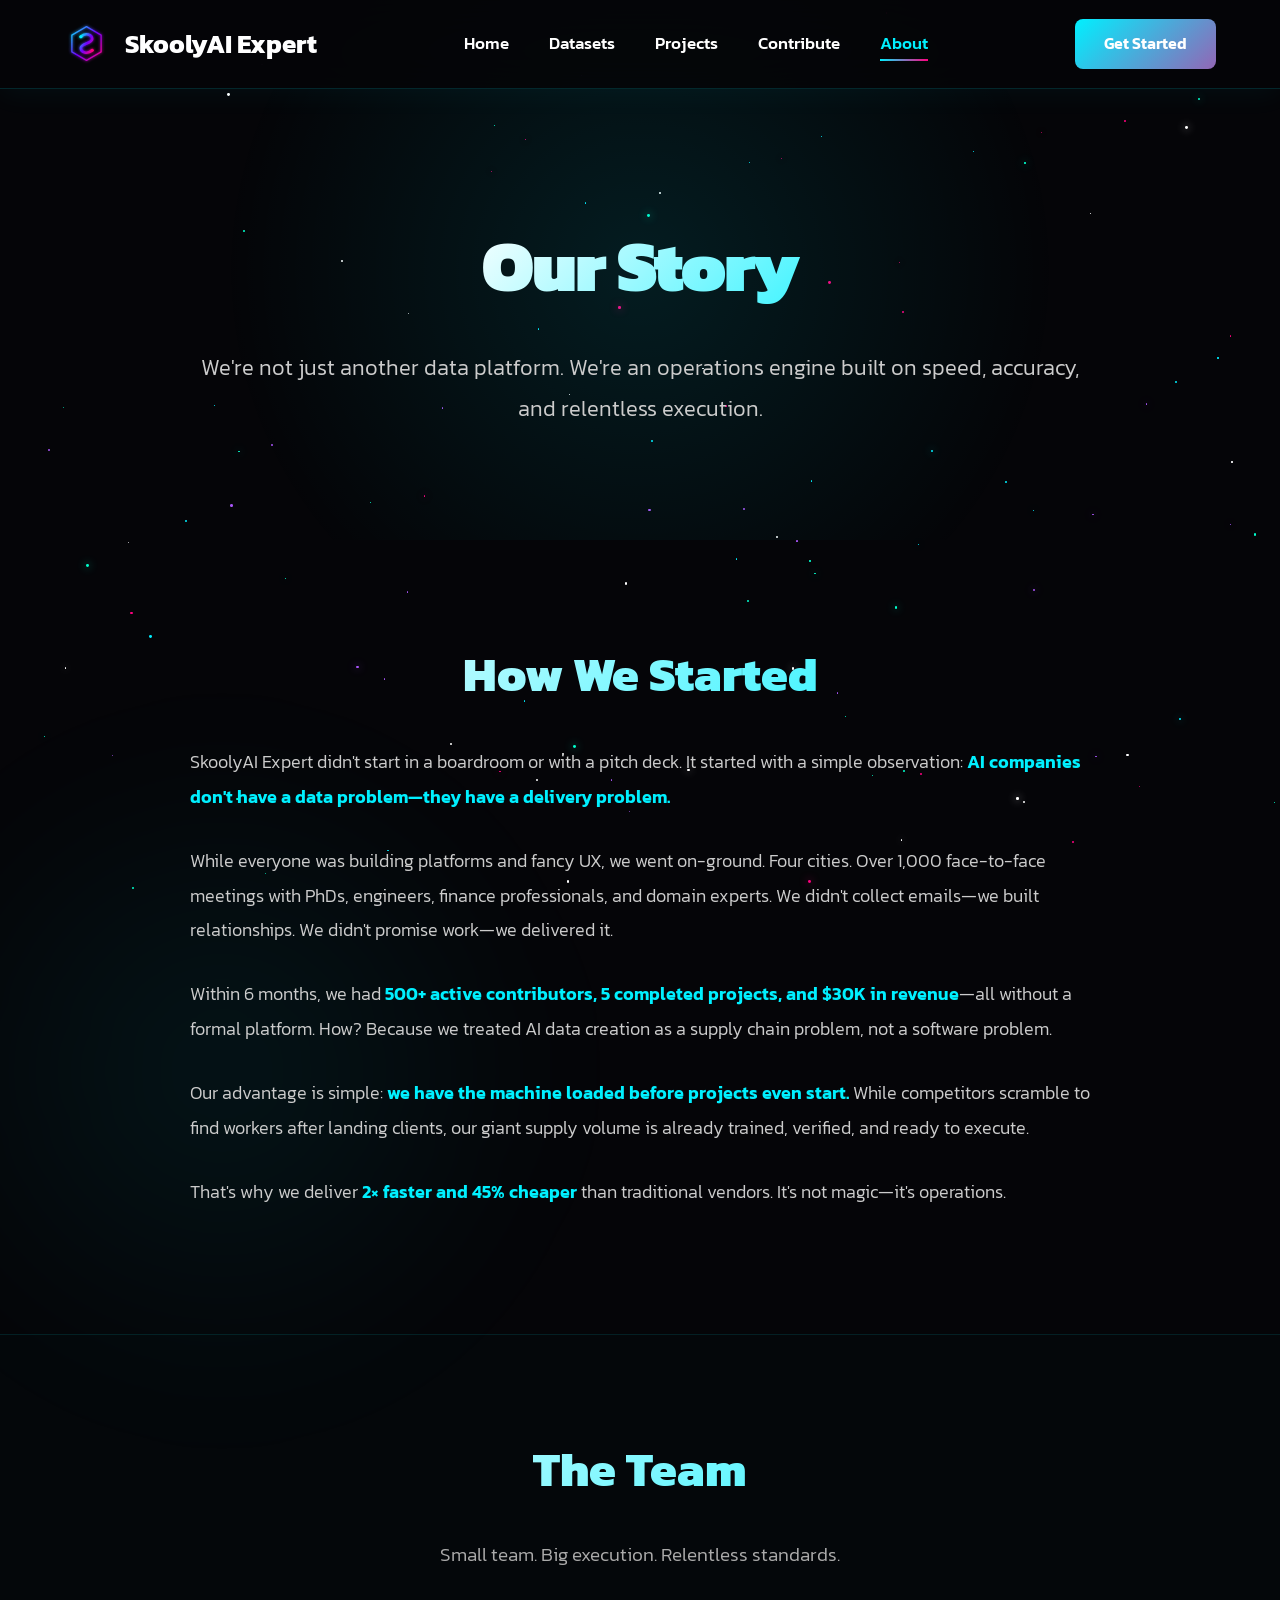
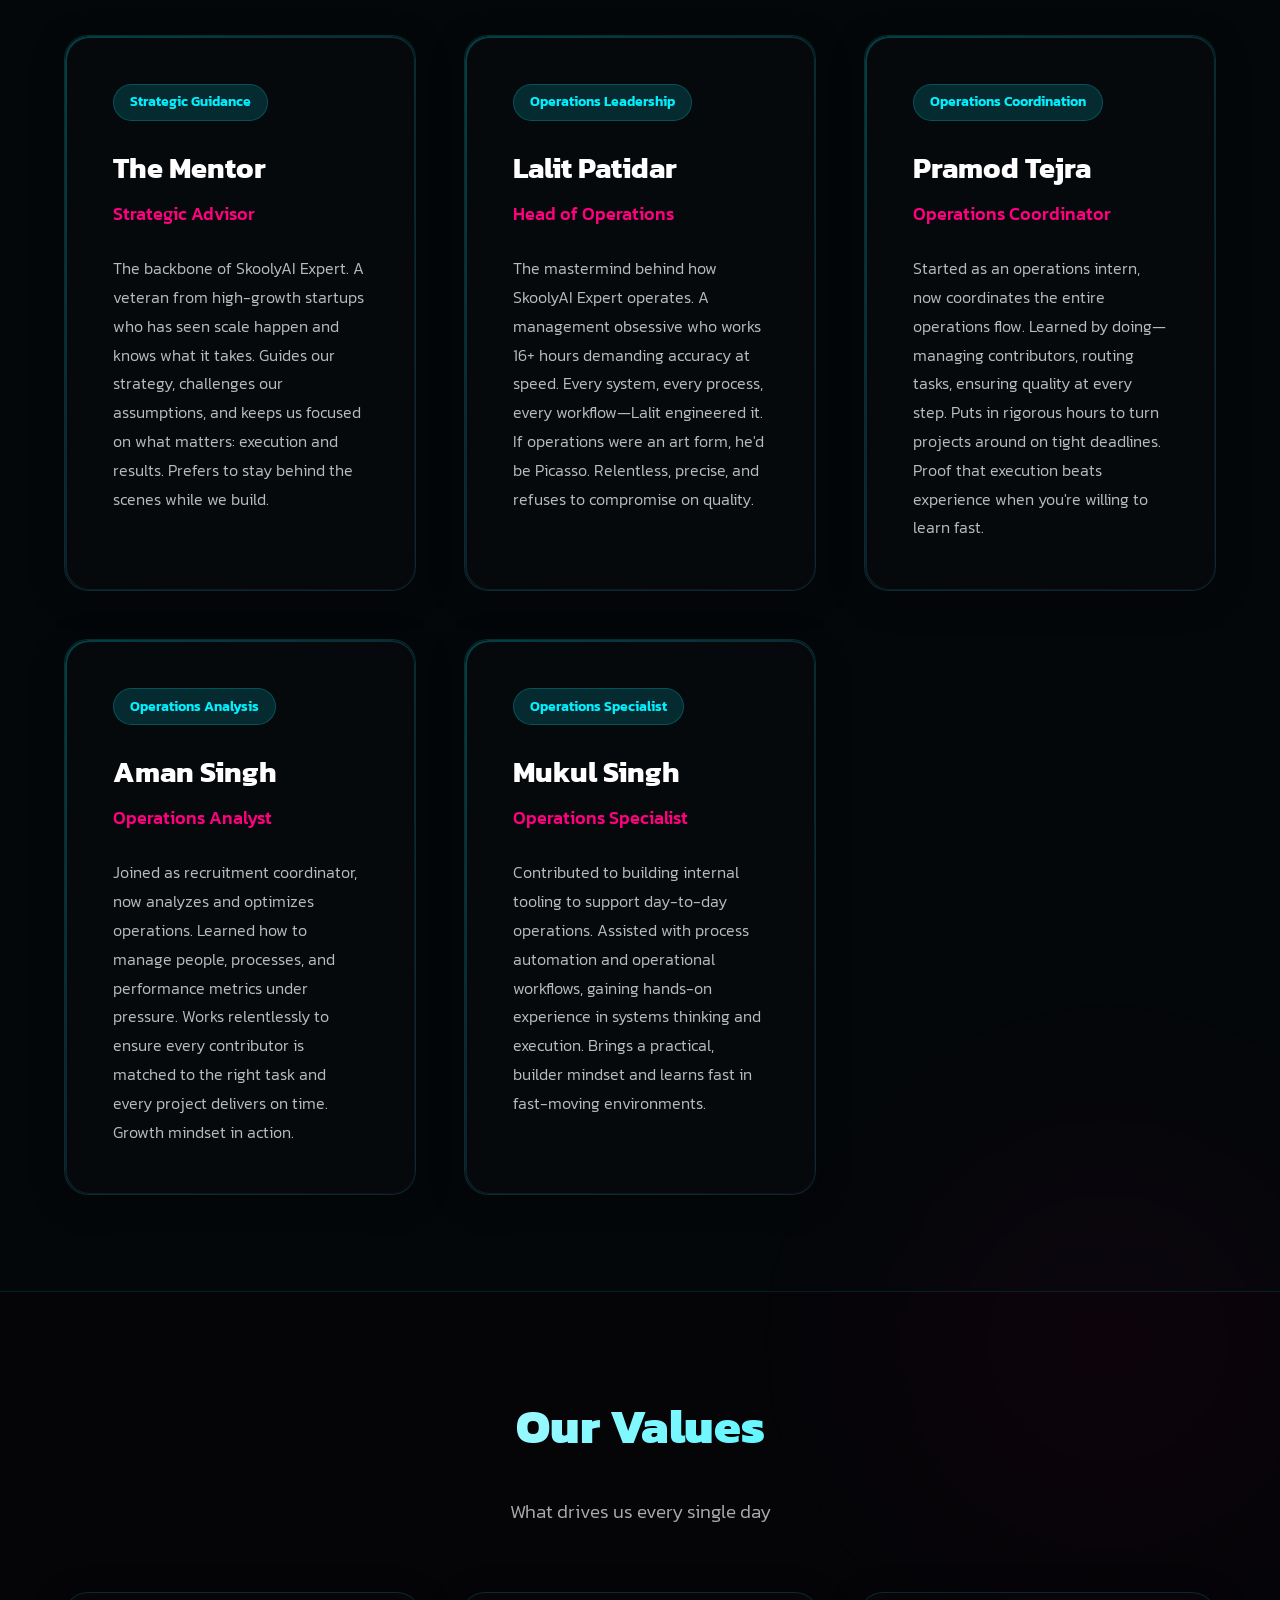
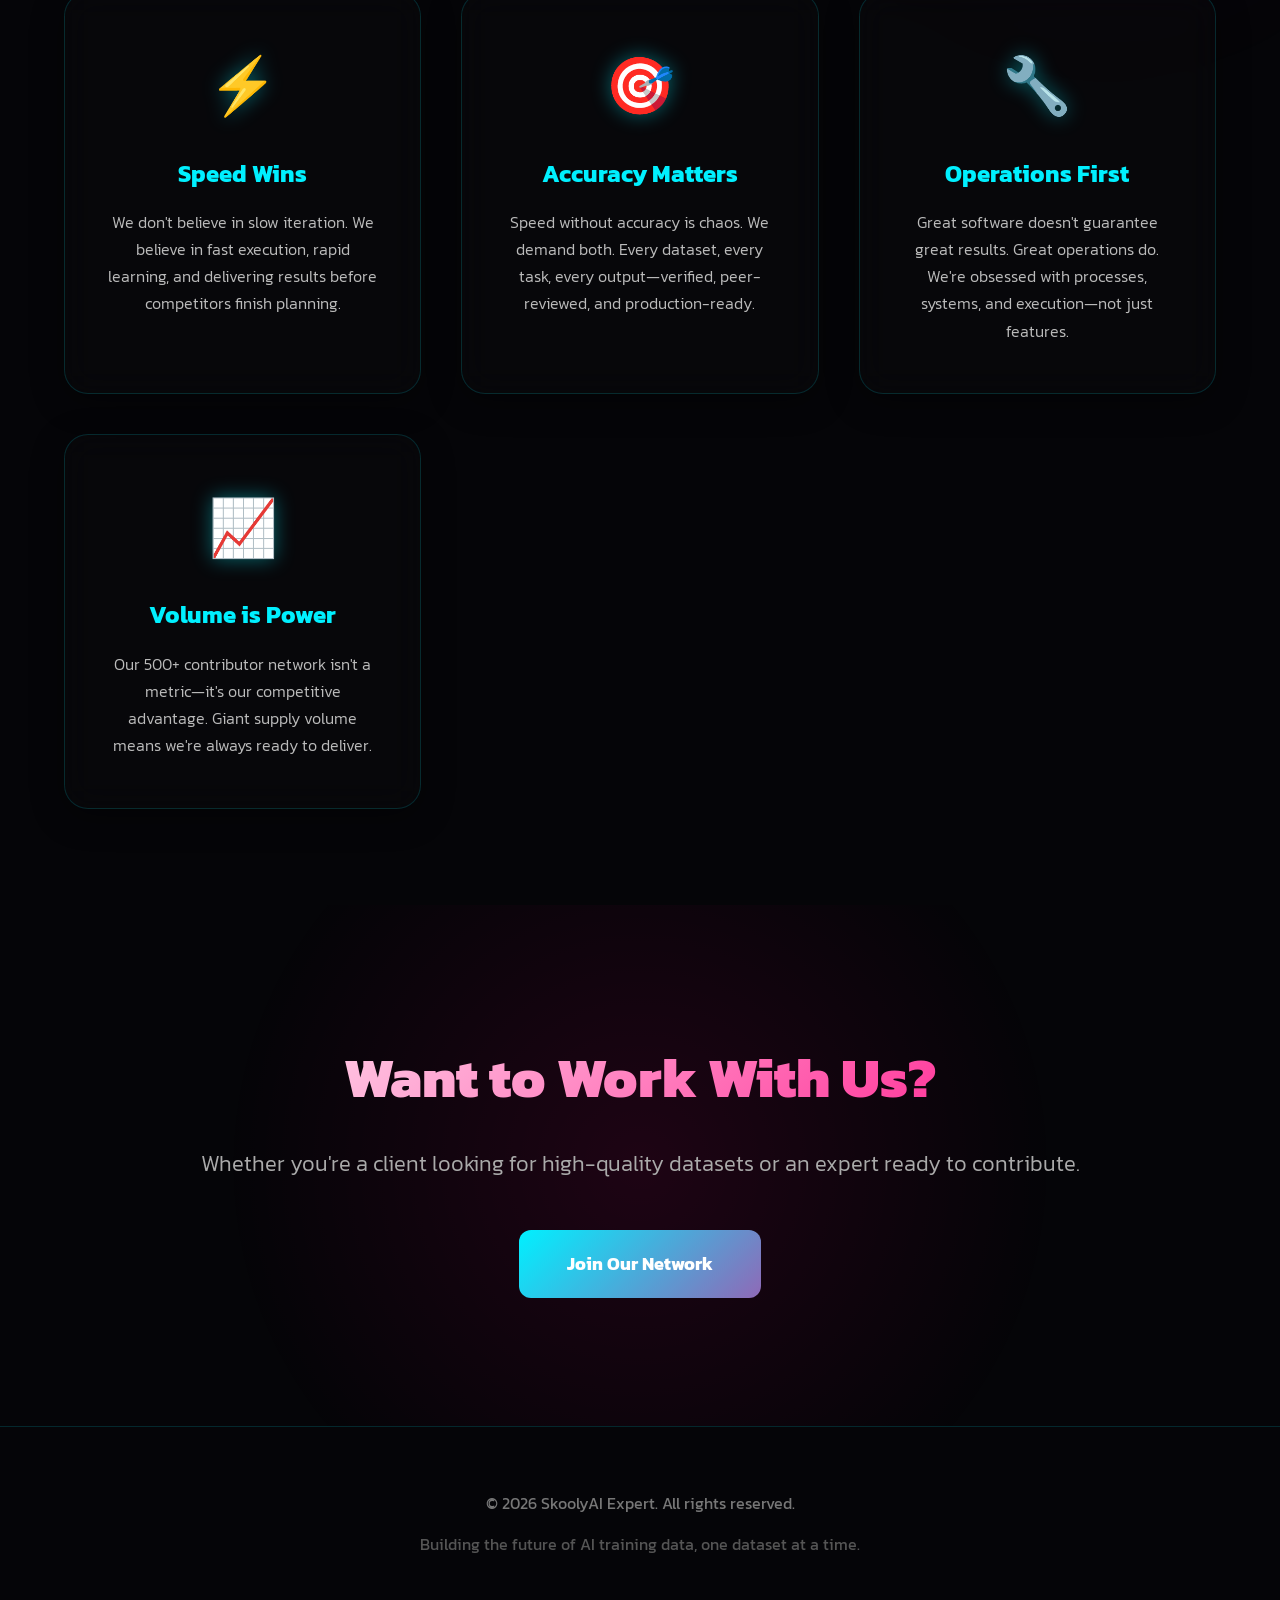
==== commit b40c523f: "Restore professional English content and keep custom logo and team name updates" ====
--- a/about.html
+++ b/about.html
@@ -4,7 +4,7 @@
     <meta charset="UTF-8">
     <meta name="viewport" content="width=device-width, initial-scale=1.0">
     <title>About Us - SkoolyAI Expert</title>
-    <link rel="icon" type="image/svg+xml" href="data:image/svg+xml,%3Csvg xmlns='http://www.w3.org/2000/svg' viewBox='0 0 200 200'%3E%3Cdefs%3E%3Cfilter id='logoGlow'%3E%3CfeGaussianBlur stdDeviation='6' result='coloredBlur'/%3E%3CfeMerge%3E%3CfeMergeNode in='coloredBlur'/%3E%3CfeMergeNode in='SourceGraphic'/%3E%3C/feMerge%3E%3C/filter%3E%3ClinearGradient id='logoGrad' x1='0%25' y1='0%25' x2='100%25' y2='100%25'%3E%3Cstop offset='0%25' stop-color='%2300f0ff' /%3E%3Cstop offset='50%25' stop-color='%237000ff' /%3E%3Cstop offset='100%25' stop-color='%23ff007f' /%3E%3C/linearGradient%3E%3C/defs%3E%3Cg filter='url(%23logoGlow)'%3E%3Cpolygon points='100,25 165,62.5 165,137.5 100,175 35,137.5 35,62.5' stroke='url(%23logoGrad)' stroke-width='6' fill='none' stroke-linejoin='round'/%3E%3Cpath d='M 75,70 C 95,50 125,60 125,80 C 125,100 75,100 75,120 C 75,140 105,150 125,130' stroke='url(%23logoGrad)' stroke-width='12' stroke-linecap='round' fill='none' /%3E%3Ccircle cx='75' cy='70' r='7' fill='%2300f0ff' /%3E%3Ccircle cx='125' cy='130' r='7' fill='%23ff007f' /%3E%3C/g%3E%3C/svg%3E">
+        <link rel="icon" type="image/svg+xml" href="data:image/svg+xml,%3Csvg xmlns='http://www.w3.org/2000/svg' viewBox='0 0 200 200'%3E%3Cdefs%3E%3Cfilter id='logoGlow'%3E%3CfeGaussianBlur stdDeviation='6' result='coloredBlur'/%3E%3CfeMerge%3E%3CfeMergeNode in='coloredBlur'/%3E%3CfeMergeNode in='SourceGraphic'/%3E%3C/feMerge%3E%3C/filter%3E%3ClinearGradient id='logoGrad' x1='0%25' y1='0%25' x2='100%25' y2='100%25'%3E%3Cstop offset='0%25' stop-color='%2300f0ff' /%3E%3Cstop offset='50%25' stop-color='%237000ff' /%3E%3Cstop offset='100%25' stop-color='%23ff007f' /%3E%3C/linearGradient%3E%3C/defs%3E%3Cg filter='url(%23logoGlow)'%3E%3Cpolygon points='100,25 165,62.5 165,137.5 100,175 35,137.5 35,62.5' stroke='url(%23logoGrad)' stroke-width='6' fill='none' stroke-linejoin='round'/%3E%3Cpath d='M 75,70 C 95,50 125,60 125,80 C 125,100 75,100 75,120 C 75,140 105,150 125,130' stroke='url(%23logoGrad)' stroke-width='12' stroke-linecap='round' fill='none' /%3E%3Ccircle cx='75' cy='70' r='7' fill='%2300f0ff' /%3E%3Ccircle cx='125' cy='130' r='7' fill='%23ff007f' /%3E%3C/g%3E%3C/svg%3E">
     <link rel="preconnect" href="https://fonts.googleapis.com">
     <link rel="preconnect" href="https://fonts.gstatic.com" crossorigin>
     <link href="https://fonts.googleapis.com/css2?family=Kanit:wght@300;400;500;600;700;800;900&display=swap" rel="stylesheet">
@@ -566,7 +566,7 @@
 
     <nav class="nav">
         <a href="index.html" class="logo">
-            <div class="logo-icon">
+                        <div class="logo-icon">
                 <svg viewBox="0 0 200 200" xmlns="http://www.w3.org/2000/svg">
                     <defs>
                         <filter id="logoGlow">
@@ -604,42 +604,42 @@
             <li><a href="contribute.html">Contribute</a></li>
             <li><a href="about.html" class="active">About</a></li>
         </ul>
-        <a href="get-started.html" class="cta-button">Shuru Karein</a>
+        <a href="get-started.html" class="cta-button">Get Started</a>
     </nav>
 
     <section class="page-header">
         <div>
-            <h1>Humari Kahani</h1>
-            <p>Hum sirf ek aur generic data platform nahi hain. Hum ek speed, accuracy aur dhansu execution pe bana operations engine hain.</p>
+            <h1>Our Story</h1>
+            <p>We're not just another data platform. We're an operations engine built on speed, accuracy, and relentless execution.</p>
         </div>
     </section>
 
     <section class="section">
         <div class="story-section">
-            <h2 class="section-title">Humari Shuruat Kaise Hui</h2>
+            <h2 class="section-title">How We Started</h2>
             <p>
-                SkoolyAI Expert kisi boring boardroom meeting ya fancy pitch deck se shuru nahi hua tha. Yeh ek simple observation se shuru hua: <span class="highlight">AI companies ke paas data ki kami nahi hai—balki use sahi time pe deliver karne ki dikkat hai.</span>
+                SkoolyAI Expert didn't start in a boardroom or with a pitch deck. It started with a simple observation: <span class="highlight">AI companies don't have a data problem—they have a delivery problem.</span>
             </p>
             <p>
-                Jab sab log fancy platforms aur UI/UX banane me busy the, hum seedhe ground pe utar gaye. Char bade cities. 1,000 se zyada face-to-face meetings—PhDs, software engineers, finance professionals aur domain experts ke saath. Humne sirf email collect nahi kiye—sache relationships banaye. Khali wade nahi kiye—kaam deliver kiya.
+                While everyone was building platforms and fancy UX, we went on-ground. Four cities. Over 1,000 face-to-face meetings with PhDs, engineers, finance professionals, and domain experts. We didn't collect emails—we built relationships. We didn't promise work—we delivered it.
             </p>
             <p>
-                Sirf 6 mahine ke andar, humare paas <span class="highlight">500+ active contributors, 5 completed projects aur $30K ki revenue</span> thi—wo bhi bina kisi formal platform ke. Kaise? Kyunki humne AI data creation ko ek software problem nahi, balki supply chain problem ki tarah solve kiya.
+                Within 6 months, we had <span class="highlight">500+ active contributors, 5 completed projects, and $30K in revenue</span>—all without a formal platform. How? Because we treated AI data creation as a supply chain problem, not a software problem.
             </p>
             <p>
-                Humara fayda simple hai: <span class="highlight">project shuru hone se pehle hi humara system ready rehta hai.</span> Jab doosre log client milne ke baad contributors dhoondhte hain, tab humari badi community pehle se hi trained, verified aur execute karne ke liye taiyar rehti hai.
+                Our advantage is simple: <span class="highlight">we have the machine loaded before projects even start.</span> While competitors scramble to find workers after landing clients, our giant supply volume is already trained, verified, and ready to execute.
             </p>
             <p>
-                Isi wajah se hum baaki vendors se <span class="highlight">2× fast aur 45% sasta</span> kaam deliver karte hain. Yeh koi jaadu nahi hai—pure operations ka kamaal hai.
+                That's why we deliver <span class="highlight">2× faster and 45% cheaper</span> than traditional vendors. It's not magic—it's operations.
             </p>
         </div>
     </section>
 
     <section class="section" style="background: rgba(0, 240, 255, 0.01); margin: 0; padding: 6rem 5%; max-width: none; border-top: 1px solid rgba(0, 240, 255, 0.1); border-bottom: 1px solid rgba(0, 240, 255, 0.1);">
         <div style="max-width: 1400px; margin: 0 auto;">
-            <h2 class="section-title" style="text-align: center;">Humari Team</h2>
+            <h2 class="section-title" style="text-align: center;">The Team</h2>
             <p style="text-align: center; color: #aaa; font-size: 1.2rem; margin-bottom: 4rem; font-weight: 300;">
-                Choti team. Bada execution. Solid standards.
+                Small team. Big execution. Relentless standards.
             </p>
 
             <div class="team-grid">
@@ -648,7 +648,7 @@
                     <h3>The Mentor</h3>
                     <p class="role">Strategic Advisor</p>
                     <p>
-                        SkoolyAI Expert ki sabse badi support. High-growth startups ke experienced veteran jo scale karna achhe se jaante hain. Humari strategy guide karte hain aur hume focus rakhne me help karte hain. Parde ke peeche rehkar hume build karne me guide karte hain.
+                        The backbone of SkoolyAI Expert. A veteran from high-growth startups who has seen scale happen and knows what it takes. Guides our strategy, challenges our assumptions, and keeps us focused on what matters: execution and results. Prefers to stay behind the scenes while we build.
                     </p>
                 </div>
 
@@ -657,7 +657,7 @@
                     <h3>Lalit Patidar</h3>
                     <p class="role">Head of Operations</p>
                     <p>
-                        SkoolyAI Expert ke operations ke asli dimaag. Din raat ek karke accuracy aur speed maintain karne wale manager. Har system, process aur workflow Lalit ne khud design kiya hai. Operations agar art hai, toh yeh uske Picasso hain. Kaam ki quality se koi samjhauta nahi.
+                        The mastermind behind how SkoolyAI Expert operates. A management obsessive who works 16+ hours demanding accuracy at speed. Every system, every process, every workflow—Lalit engineered it. If operations were an art form, he'd be Picasso. Relentless, precise, and refuses to compromise on quality.
                     </p>
                 </div>
 
@@ -666,7 +666,7 @@
                     <h3>Pramod Tejra</h3>
                     <p class="role">Operations Coordinator</p>
                     <p>
-                        Operations intern se shuru karke ab pura operations flow sambhalte hain. Kaam karte-karte sikha—contributors manage karna, tasks route karna aur har step pe quality check karna. Tight deadlines pe projects deliver karne ke liye din-raat mehnat karte hain.
+                        Started as an operations intern, now coordinates the entire operations flow. Learned by doing—managing contributors, routing tasks, ensuring quality at every step. Puts in rigorous hours to turn projects around on tight deadlines. Proof that execution beats experience when you're willing to learn fast.
                     </p>
                 </div>
 
@@ -675,7 +675,7 @@
                     <h3>Aman Singh</h3>
                     <p class="role">Operations Analyst</p>
                     <p>
-                        Recruitment coordinator ki tarah join kiya tha, ab operations optimize karte hain. Pressure me logo ko aur performance metrics ko handle karna sikha hai. Har contributor ko right task mile aur project time pe deliver ho, iske liye lagatar mehnat karte hain.
+                        Joined as recruitment coordinator, now analyzes and optimizes operations. Learned how to manage people, processes, and performance metrics under pressure. Works relentlessly to ensure every contributor is matched to the right task and every project delivers on time. Growth mindset in action.
                     </p>
                 </div>
                 <div class="team-card">
@@ -683,7 +683,7 @@
                     <h3>Mukul Singh</h3>
                     <p class="role">Operations Specialist</p>
                     <p>
-                        Daily operations ke liye internal tooling banane me help ki. Process automation aur operational workflows me hands-on experience banaya. Ek practical builder mindset ke sath fast-paced environment me jaldi seekhte hain.
+                        Contributed to building internal tooling to support day-to-day operations. Assisted with process automation and operational workflows, gaining hands-on experience in systems thinking and execution. Brings a practical, builder mindset and learns fast in fast-moving environments.
                     </p>
                 </div>
             </div>
@@ -691,47 +691,47 @@
     </section>
 
     <section class="section">
-        <h2 class="section-title" style="text-align: center;">Humare Usool</h2>
+        <h2 class="section-title" style="text-align: center;">Our Values</h2>
         <p style="text-align: center; color: #aaa; font-size: 1.2rem; margin-bottom: 4rem; font-weight: 300;">
-            Jo hume roz motivate karta hai
+            What drives us every single day
         </p>
 
         <div class="values-grid">
             <div class="value-card">
                 <div class="value-icon">⚡</div>
-                <h3>Speed Sabse Zaroori Hai</h3>
-                <p>Hum dheere-dheere kaam karne me believe nahi rakhte. Jaldi execute karna, fast seekhna aur competitors ki planning khatam hone se pehle results dena humara kaam hai.</p>
+                <h3>Speed Wins</h3>
+                <p>We don't believe in slow iteration. We believe in fast execution, rapid learning, and delivering results before competitors finish planning.</p>
             </div>
 
             <div class="value-card">
                 <div class="value-icon">🎯</div>
-                <h3>Accuracy Sabse Pehle</h3>
-                <p>Bina accuracy ke sirf speed se nuksaan hota hai. Hume dono chahiye. Har dataset, task aur output—verified, double-checked aur bilkul ready.</p>
+                <h3>Accuracy Matters</h3>
+                <p>Speed without accuracy is chaos. We demand both. Every dataset, every task, every output—verified, peer-reviewed, and production-ready.</p>
             </div>
 
             <div class="value-card">
                 <div class="value-icon">🔧</div>
-                <h3>Operations First Vibe</h3>
-                <p>Khaali achhe software se achhe results nahi milte, solid operations se milte hain. Hum systems, processes aur solid execution ke deewane hain.</p>
+                <h3>Operations First</h3>
+                <p>Great software doesn't guarantee great results. Great operations do. We're obsessed with processes, systems, and execution—not just features.</p>
             </div>
 
             <div class="value-card">
                 <div class="value-icon">📈</div>
-                <h3>Badi Community, Badi Power</h3>
-                <p>Humara 500+ contributors ka network koi show-off nahi hai—yeh humari sabse badi taqat hai. Badi supply ka matlab hai hum hamesha deliver karne ke liye ready hain.</p>
+                <h3>Volume is Power</h3>
+                <p>Our 500+ contributor network isn't a metric—it's our competitive advantage. Giant supply volume means we're always ready to deliver.</p>
             </div>
         </div>
     </section>
 
     <section class="cta-section">
-        <h2>Humare Saath Kaam Karna Hai?</h2>
-        <p>Chahe aap high-quality datasets chahte hain ya fir expert contributor banna chahte hain.</p>
-        <a href="contribute.html" class="button-primary">Humare Network Me Shamil Ho</a>
+        <h2>Want to Work With Us?</h2>
+        <p>Whether you're a client looking for high-quality datasets or an expert ready to contribute.</p>
+        <a href="contribute.html" class="button-primary">Join Our Network</a>
     </section>
 
     <footer>
-        <p>&copy; 2026 SkoolyAI Expert. Saare rights reserved hain.</p>
-        <p style="margin-top: 1rem; color: #555;">AI training data ka future bana rahe hain, ek dataset karke.</p>
+        <p>&copy; 2026 SkoolyAI Expert. All rights reserved.</p>
+        <p style="margin-top: 1rem; color: #555;">Building the future of AI training data, one dataset at a time.</p>
     </footer>
 
     <script>
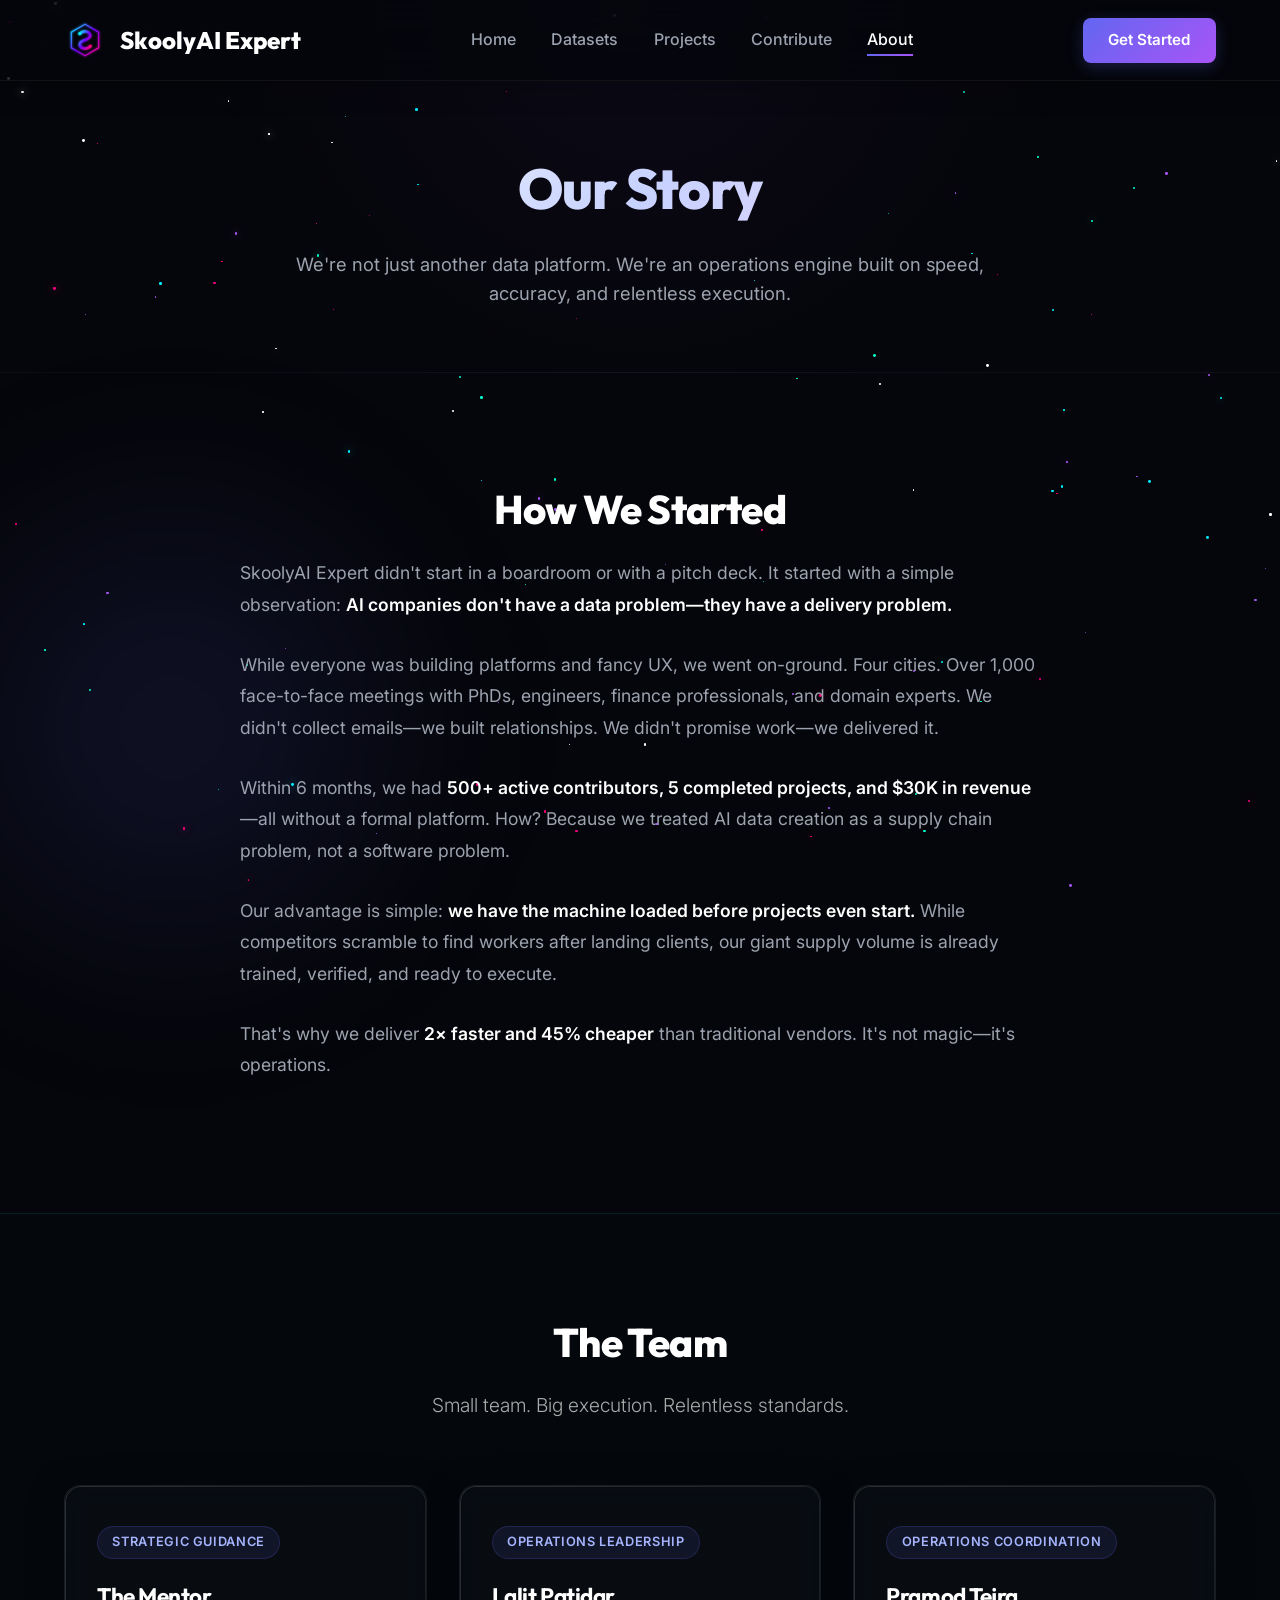
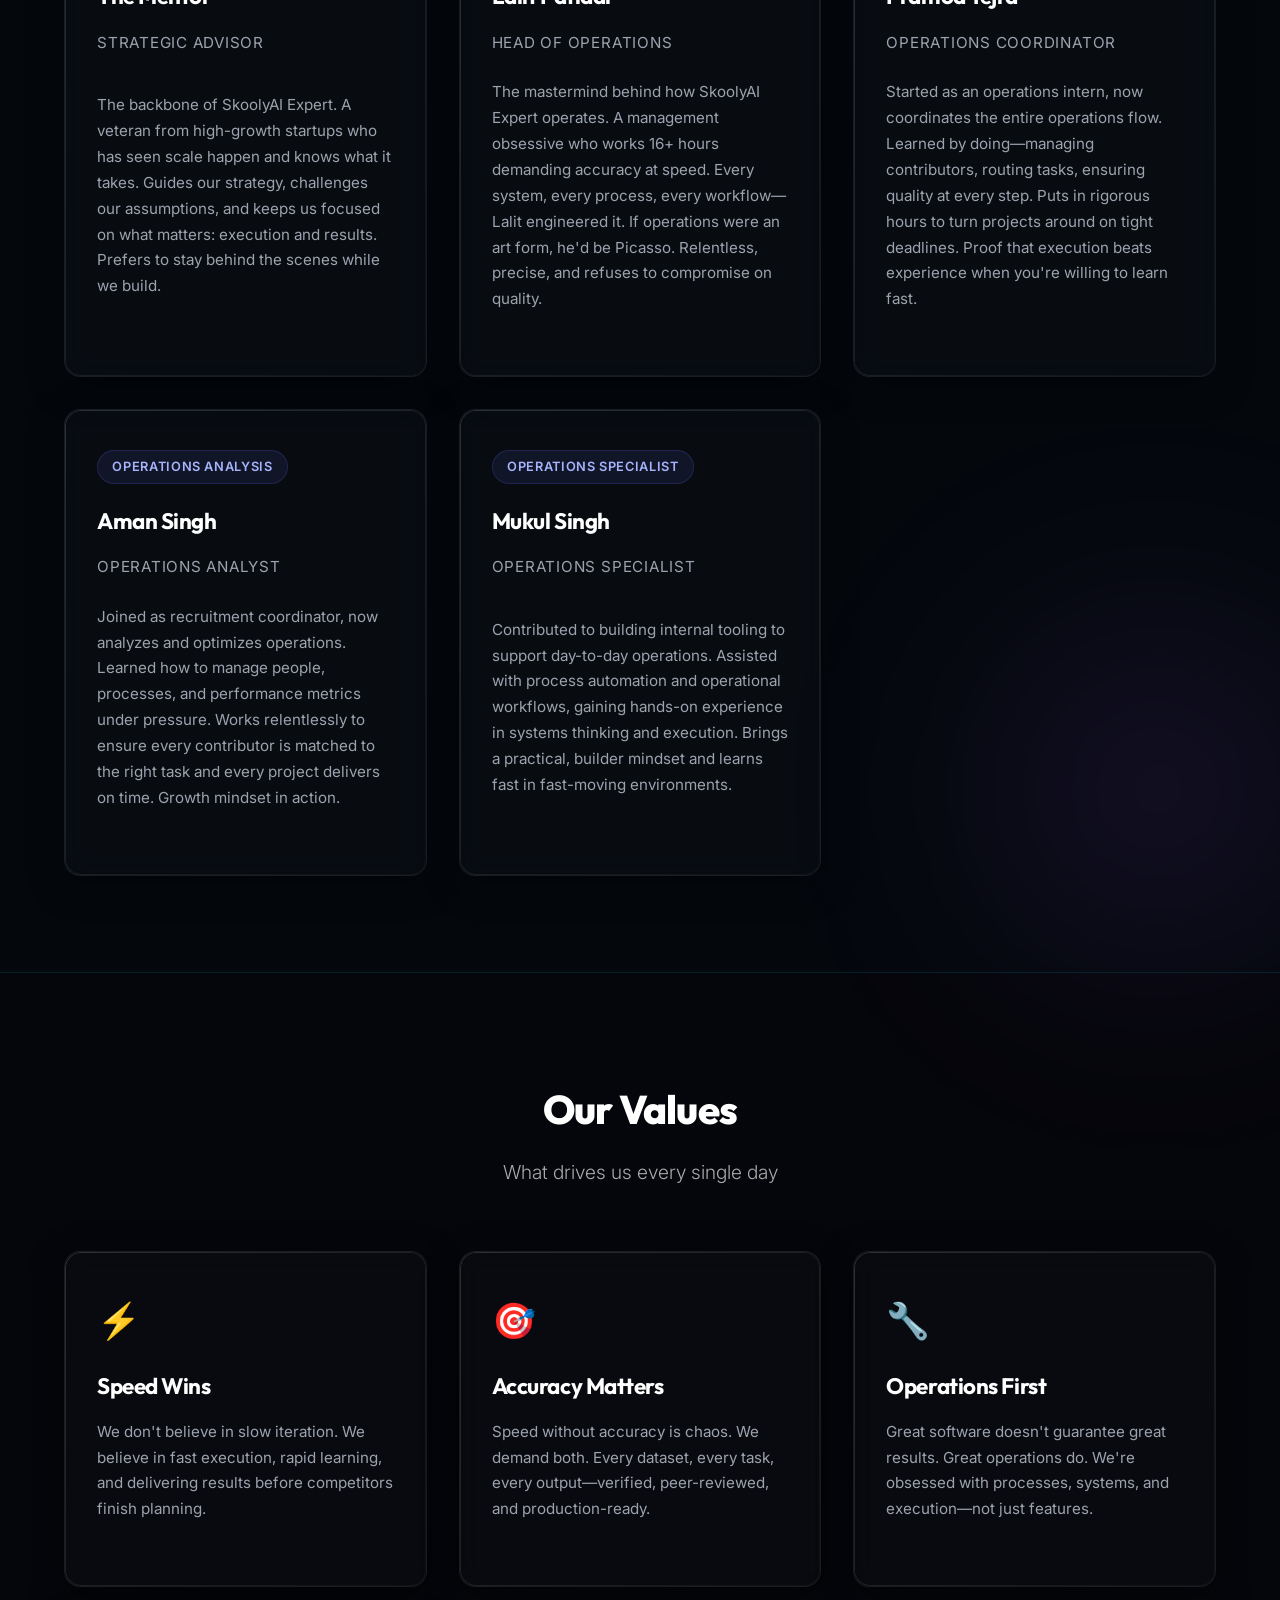
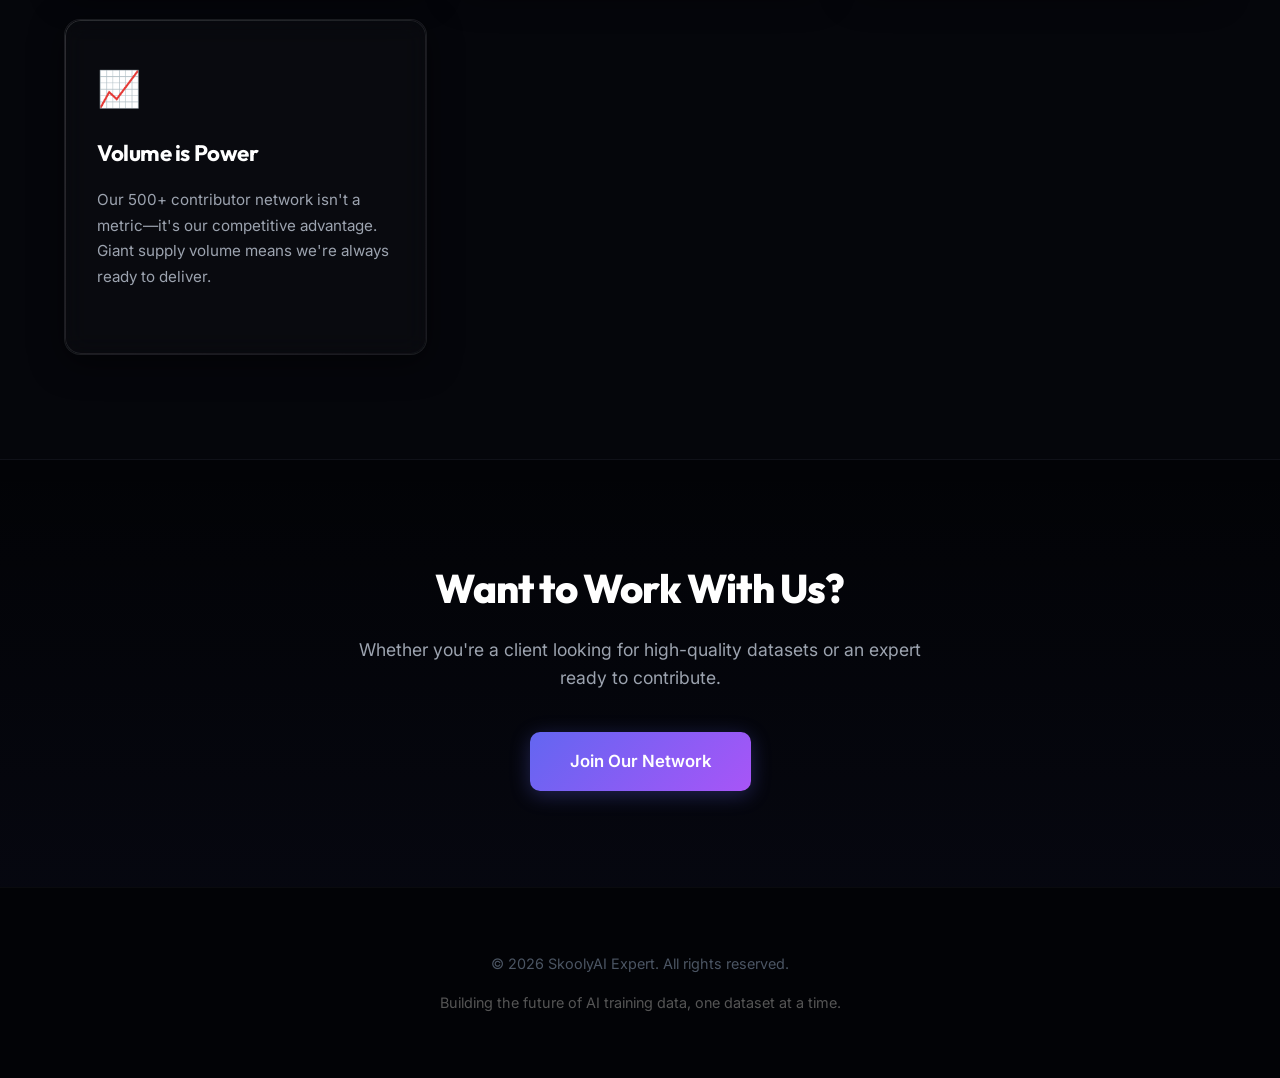
==== commit 3515fad5: "Overhaul UI with unified style.css, obsidian indigo-violet theme and glassmorphic cards" ====
--- a/about.html
+++ b/about.html
@@ -5,557 +5,7 @@
     <meta name="viewport" content="width=device-width, initial-scale=1.0">
     <title>About Us - SkoolyAI Expert</title>
         <link rel="icon" type="image/svg+xml" href="data:image/svg+xml,%3Csvg xmlns='http://www.w3.org/2000/svg' viewBox='0 0 200 200'%3E%3Cdefs%3E%3Cfilter id='logoGlow'%3E%3CfeGaussianBlur stdDeviation='6' result='coloredBlur'/%3E%3CfeMerge%3E%3CfeMergeNode in='coloredBlur'/%3E%3CfeMergeNode in='SourceGraphic'/%3E%3C/feMerge%3E%3C/filter%3E%3ClinearGradient id='logoGrad' x1='0%25' y1='0%25' x2='100%25' y2='100%25'%3E%3Cstop offset='0%25' stop-color='%2300f0ff' /%3E%3Cstop offset='50%25' stop-color='%237000ff' /%3E%3Cstop offset='100%25' stop-color='%23ff007f' /%3E%3C/linearGradient%3E%3C/defs%3E%3Cg filter='url(%23logoGlow)'%3E%3Cpolygon points='100,25 165,62.5 165,137.5 100,175 35,137.5 35,62.5' stroke='url(%23logoGrad)' stroke-width='6' fill='none' stroke-linejoin='round'/%3E%3Cpath d='M 75,70 C 95,50 125,60 125,80 C 125,100 75,100 75,120 C 75,140 105,150 125,130' stroke='url(%23logoGrad)' stroke-width='12' stroke-linecap='round' fill='none' /%3E%3Ccircle cx='75' cy='70' r='7' fill='%2300f0ff' /%3E%3Ccircle cx='125' cy='130' r='7' fill='%23ff007f' /%3E%3C/g%3E%3C/svg%3E">
-    <link rel="preconnect" href="https://fonts.googleapis.com">
-    <link rel="preconnect" href="https://fonts.gstatic.com" crossorigin>
-    <link href="https://fonts.googleapis.com/css2?family=Kanit:wght@300;400;500;600;700;800;900&display=swap" rel="stylesheet">
-    <style>
-        * {
-            margin: 0;
-            padding: 0;
-            box-sizing: border-box;
-        }
-
-        body {
-            font-family: 'Kanit', sans-serif;
-            background: #050508;
-            color: #fff;
-            line-height: 1.6;
-            overflow-x: hidden;
-            position: relative;
-        }
-
-        /* Ambient floating background glows */
-        .ambient-glow {
-            position: absolute;
-            width: 700px;
-            height: 700px;
-            background: radial-gradient(circle, rgba(0, 240, 255, 0.07) 0%, transparent 70%);
-            border-radius: 50%;
-            top: 15%;
-            left: -10%;
-            pointer-events: none;
-            z-index: 0;
-            animation: float-slow 18s ease-in-out infinite;
-            filter: blur(60px);
-        }
-
-        .ambient-glow-2 {
-            position: absolute;
-            width: 600px;
-            height: 600px;
-            background: radial-gradient(circle, rgba(255, 0, 127, 0.05) 0%, transparent 70%);
-            border-radius: 50%;
-            top: 55%;
-            right: -10%;
-            pointer-events: none;
-            z-index: 0;
-            animation: float-slow-reverse 22s ease-in-out infinite;
-            filter: blur(80px);
-        }
-
-        @keyframes float-slow {
-            0%, 100% { transform: translateY(0px) scale(1); }
-            50% { transform: translateY(-40px) scale(1.06); }
-        }
-
-        @keyframes float-slow-reverse {
-            0%, 100% { transform: translateY(0px) scale(1.06); }
-            50% { transform: translateY(40px) scale(1); }
-        }
-
-        /* Animated starfield background */
-        .stars {
-            position: fixed;
-            top: 0;
-            left: 0;
-            width: 100%;
-            height: 100%;
-            pointer-events: none;
-            z-index: 0;
-        }
-
-        .star {
-            position: absolute;
-            border-radius: 50%;
-            animation: twinkle 3s infinite alternate, drift-up 25s linear infinite;
-        }
-
-        @keyframes twinkle {
-            0% { opacity: 0.2; }
-            100% { opacity: 1; }
-        }
-
-        @keyframes drift-up {
-            from { transform: translateY(0px); }
-            to { transform: translateY(-120px); }
-        }
-
-        .nav {
-            position: fixed;
-            top: 0;
-            width: 100%;
-            background: rgba(5, 5, 8, 0.85);
-            backdrop-filter: blur(20px);
-            -webkit-backdrop-filter: blur(20px);
-            padding: 1.2rem 5%;
-            display: flex;
-            justify-content: space-between;
-            align-items: center;
-            z-index: 1000;
-            border-bottom: 1px solid rgba(0, 240, 255, 0.15);
-            box-shadow: 0 4px 30px rgba(0, 240, 255, 0.05);
-        }
-
-        .logo {
-            display: flex;
-            align-items: center;
-            gap: 1rem;
-            font-size: 1.6rem;
-            font-weight: 700;
-            color: #fff;
-            text-decoration: none;
-        }
-
-        .logo-icon {
-            width: 45px;
-            height: 45px;
-            display: flex;
-            align-items: center;
-            justify-content: center;
-            animation: rotate 10s linear infinite;
-        }
-
-        .logo-icon svg {
-            width: 100%;
-            height: 100%;
-        }
-
-        @keyframes rotate {
-            from { transform: rotate(0deg); }
-            to { transform: rotate(360deg); }
-        }
-
-        .nav-links {
-            display: flex;
-            gap: 2.5rem;
-            list-style: none;
-            align-items: center;
-        }
-
-        .nav-links a {
-            color: #fff;
-            text-decoration: none;
-            transition: all 0.3s;
-            position: relative;
-            font-weight: 500;
-            font-size: 1.05rem;
-        }
-
-        .nav-links a::after {
-            content: '';
-            position: absolute;
-            bottom: -5px;
-            left: 0;
-            width: 0;
-            height: 2px;
-            background: linear-gradient(90deg, #00f0ff, #ff007f);
-            transition: width 0.3s;
-        }
-
-        .nav-links a:hover,
-        .nav-links a.active {
-            color: #00f0ff;
-        }
-
-        .nav-links a:hover::after,
-        .nav-links a.active::after {
-            width: 100%;
-        }
-
-        .cta-button {
-            background: linear-gradient(135deg, #00f0ff, #ff007f);
-            background-size: 200% auto;
-            color: #fff;
-            padding: 0.75rem 1.8rem;
-            border-radius: 8px;
-            text-decoration: none;
-            font-weight: 600;
-            transition: transform 0.3s, box-shadow 0.3s, background-position 0.4s;
-        }
-
-        .cta-button:hover {
-            background-position: right center;
-            transform: translateY(-2px);
-            box-shadow: 0 10px 30px rgba(0, 240, 255, 0.4);
-        }
-
-        .page-header {
-            min-height: 60vh;
-            display: flex;
-            align-items: center;
-            justify-content: center;
-            text-align: center;
-            padding: 12rem 5% 6rem;
-            background: radial-gradient(circle at 50% 50%, rgba(0, 240, 255, 0.1) 0%, transparent 60%);
-            position: relative;
-            z-index: 1;
-        }
-
-        .page-header h1 {
-            font-size: 4.5rem;
-            font-weight: 900;
-            margin-bottom: 1.5rem;
-            background: linear-gradient(135deg, #fff 15%, #00f0ff 45%, #ff007f 75%, #fff 100%);
-            -webkit-background-clip: text;
-            -webkit-text-fill-color: transparent;
-            background-clip: text;
-            background-size: 200% auto;
-            animation: shimmer 4s linear infinite;
-            letter-spacing: -2px;
-        }
-
-        @keyframes shimmer {
-            to { background-position: 200% center; }
-        }
-
-        .page-header p {
-            font-size: 1.4rem;
-            color: #ccc;
-            max-width: 900px;
-            margin: 0 auto;
-            font-weight: 300;
-            line-height: 1.8;
-        }
-
-        .section {
-            padding: 6rem 5%;
-            max-width: 1400px;
-            margin: 0 auto;
-            position: relative;
-            z-index: 1;
-        }
-
-        .section-title {
-            font-size: 3rem;
-            font-weight: 800;
-            margin-bottom: 2rem;
-            text-align: center;
-            background: linear-gradient(135deg, #fff, #00f0ff);
-            -webkit-background-clip: text;
-            -webkit-text-fill-color: transparent;
-        }
-
-        .story-section {
-            max-width: 900px;
-            margin: 0 auto;
-        }
-
-        .story-section p {
-            font-size: 1.15rem;
-            color: #ccc;
-            line-height: 1.9;
-            margin-bottom: 1.8rem;
-            font-weight: 300;
-        }
-
-        .story-section .highlight {
-            color: #00f0ff;
-            font-weight: 600;
-        }
-
-        .team-grid {
-            display: grid;
-            grid-template-columns: repeat(auto-fit, minmax(320px, 1fr));
-            gap: 3rem;
-            margin-top: 4rem;
-        }
-
-        /* Aesthetic Glassmorphic Team Card */
-        .team-card {
-            background: rgba(255, 255, 255, 0.01);
-            backdrop-filter: blur(16px);
-            -webkit-backdrop-filter: blur(16px);
-            border: 1px solid rgba(0, 240, 255, 0.15);
-            border-radius: 24px;
-            padding: 3rem;
-            transition: all 0.5s cubic-bezier(0.25, 0.8, 0.25, 1);
-            position: relative;
-            overflow: hidden;
-            box-shadow: 0 8px 32px 0 rgba(0, 0, 0, 0.4);
-        }
-
-        .team-card::before {
-            content: '';
-            position: absolute;
-            inset: 0;
-            border-radius: 24px;
-            padding: 1.5px;
-            background: linear-gradient(135deg, rgba(0, 240, 255, 0.4), rgba(255, 0, 127, 0.15));
-            -webkit-mask: linear-gradient(#fff 0 0) content-box, linear-gradient(#fff 0 0);
-            -webkit-mask-composite: xor;
-            mask-composite: exclude;
-            opacity: 0.6;
-            transition: opacity 0.5s;
-            pointer-events: none;
-        }
-
-        .team-card:hover::before {
-            background: linear-gradient(135deg, #00f0ff, #ff007f);
-            opacity: 1;
-        }
-
-        .team-card:hover {
-            transform: translateY(-8px) scale(1.015);
-            border-color: rgba(255, 0, 127, 0.3);
-            box-shadow: 0 20px 40px rgba(0, 240, 255, 0.2), 0 0 1px rgba(255, 0, 127, 0.3);
-        }
-
-        .team-badge {
-            display: inline-block;
-            background: rgba(0, 240, 255, 0.15);
-            color: #00f0ff;
-            border: 1px solid rgba(0, 240, 255, 0.2);
-            padding: 0.4rem 1rem;
-            border-radius: 20px;
-            font-size: 0.85rem;
-            font-weight: 600;
-            margin-bottom: 1.5rem;
-        }
-
-        .team-card h3 {
-            font-size: 1.8rem;
-            margin-bottom: 0.5rem;
-            color: #fff;
-            font-weight: 700;
-        }
-
-        .team-card .role {
-            color: #ff007f;
-            font-size: 1.1rem;
-            margin-bottom: 1.5rem;
-            font-weight: 500;
-        }
-
-        .team-card p {
-            color: #bbb;
-            line-height: 1.8;
-            font-weight: 300;
-            font-size: 1rem;
-        }
-
-        .values-grid {
-            display: grid;
-            grid-template-columns: repeat(auto-fit, minmax(280px, 1fr));
-            gap: 2.5rem;
-            margin-top: 4rem;
-        }
-
-        /* Aesthetic Glassmorphic Value Card */
-        .value-card {
-            text-align: center;
-            padding: 3rem 2.5rem;
-            background: rgba(255, 255, 255, 0.01);
-            backdrop-filter: blur(16px);
-            -webkit-backdrop-filter: blur(16px);
-            border: 1px solid rgba(0, 240, 255, 0.15);
-            border-radius: 24px;
-            transition: all 0.5s cubic-bezier(0.25, 0.8, 0.25, 1);
-            box-shadow: 0 8px 32px 0 rgba(0, 0, 0, 0.4);
-        }
-
-        .value-card:hover {
-            transform: translateY(-8px);
-            border-color: rgba(255, 0, 127, 0.3);
-            box-shadow: 0 20px 40px rgba(0, 240, 255, 0.2);
-        }
-
-        .value-icon {
-            font-size: 3.5rem;
-            margin-bottom: 1.5rem;
-            filter: drop-shadow(0 0 10px rgba(0, 240, 255, 0.4));
-        }
-
-        .value-card h3 {
-            font-size: 1.5rem;
-            margin-bottom: 1rem;
-            color: #00f0ff;
-            font-weight: 700;
-        }
-
-        .value-card p {
-            color: #bbb;
-            font-weight: 300;
-            line-height: 1.7;
-        }
-
-        .cta-section {
-            text-align: center;
-            padding: 8rem 5%;
-            background: radial-gradient(circle at 50% 50%, rgba(255, 0, 127, 0.1) 0%, transparent 60%);
-            position: relative;
-            z-index: 1;
-        }
-
-        .cta-section h2 {
-            font-size: 3.5rem;
-            margin-bottom: 1.5rem;
-            font-weight: 800;
-            background: linear-gradient(135deg, #fff, #ff007f);
-            -webkit-background-clip: text;
-            -webkit-text-fill-color: transparent;
-        }
-
-        .cta-section p {
-            font-size: 1.4rem;
-            color: #aaa;
-            margin-bottom: 3rem;
-            font-weight: 300;
-        }
-
-        .button-primary {
-            background: linear-gradient(135deg, #00f0ff, #ff007f);
-            background-size: 200% auto;
-            color: #fff;
-            padding: 1.2rem 3rem;
-            border-radius: 12px;
-            text-decoration: none;
-            font-weight: 700;
-            font-size: 1.15rem;
-            transition: transform 0.3s, box-shadow 0.3s, background-position 0.4s;
-            display: inline-block;
-        }
-
-        .button-primary:hover {
-            background-position: right center;
-            transform: translateY(-3px);
-            box-shadow: 0 15px 40px rgba(0, 240, 255, 0.4);
-        }
-
-        footer {
-            background: #050508;
-            border-top: 1px solid rgba(0, 240, 255, 0.15);
-            padding: 4rem 5% 3rem;
-            text-align: center;
-            color: #777;
-            position: relative;
-            z-index: 1;
-        }
-
-        @media (max-width: 768px) {
-            .nav {
-                padding: 1rem 4%;
-                flex-wrap: wrap;
-            }
-
-            .logo {
-                font-size: 1.2rem;
-            }
-
-            .logo-icon {
-                width: 35px;
-                height: 35px;
-            }
-
-            .nav-links {
-                display: none;
-                width: 100%;
-                flex-direction: column;
-                gap: 1rem;
-                padding: 1rem 0;
-                background: rgba(5, 5, 8, 0.95);
-            }
-
-            .nav-links.active {
-                display: flex;
-            }
-
-            .cta-button {
-                padding: 0.6rem 1.2rem;
-                font-size: 0.9rem;
-            }
-
-            .page-header {
-                padding: 10rem 4% 4rem;
-                min-height: 40vh;
-            }
-
-            .page-header h1 {
-                font-size: 2.5rem !important;
-                letter-spacing: -1px;
-            }
-
-            .section {
-                padding: 4rem 4%;
-            }
-
-            .section-title {
-                font-size: 2.2rem !important;
-            }
-
-            .team-grid,
-            .values-grid {
-                grid-template-columns: 1fr !important;
-                gap: 2rem;
-            }
-
-            .team-card,
-            .value-card {
-                padding: 2rem !important;
-            }
-
-            footer {
-                padding: 2rem 4%;
-            }
-        }
-
-        /* Hamburger Menu */
-        .hamburger {
-            display: none;
-            flex-direction: column;
-            gap: 5px;
-            cursor: pointer;
-            padding: 5px;
-        }
-
-        .hamburger span {
-            display: block;
-            width: 25px;
-            height: 3px;
-            background: #00f0ff;
-            border-radius: 2px;
-        }
-
-        @media (max-width: 768px) {
-            .hamburger {
-                display: flex !important;
-            }
-
-            .nav-links {
-                position: fixed !important;
-                left: -100% !important;
-                top: 70px !important;
-                flex-direction: column !important;
-                background: rgba(5, 5, 8, 0.98) !important;
-                width: 100% !important;
-                padding: 2rem !important;
-                transition: left 0.3s !important;
-                z-index: 999 !important;
-                border-top: 1px solid #00f0ff;
-            }
-
-            .nav-links.active {
-                left: 0 !important;
-            }
-
-            .nav-links li {
-                margin: 1rem 0 !important;
-            }
-
-            .cta-button {
-                display: none !important;
-            }
-        }
-    </style>
+    <link rel="stylesheet" href="style.css">
 </head>
 <body>
     <!-- Ambient glows -->
--- a/style.css
+++ b/style.css
@@ -0,0 +1,1057 @@
+@import url('https://fonts.googleapis.com/css2?family=Inter:wght@300;400;500;600;700&family=Outfit:wght@300;400;500;600;700;800;900&display=swap');
+
+:root {
+    --bg-dark: #05060b;
+    --bg-darker: #020306;
+    --primary: #6366f1;
+    --primary-glow: rgba(99, 102, 241, 0.15);
+    --secondary: #a855f7;
+    --secondary-glow: rgba(168, 85, 247, 0.15);
+    --accent: #00f0ff;
+    --accent-glow: rgba(0, 240, 255, 0.15);
+    --accent-pink: #ff007f;
+    --accent-pink-glow: rgba(255, 0, 127, 0.15);
+    
+    --grad-primary: linear-gradient(135deg, var(--primary), var(--secondary));
+    --grad-glow: linear-gradient(135deg, rgba(99, 102, 241, 0.3), rgba(168, 85, 247, 0.3));
+    --grad-border: linear-gradient(135deg, rgba(255, 255, 255, 0.1) 0%, rgba(255, 255, 255, 0.02) 100%);
+    --grad-text: linear-gradient(135deg, #ffffff 15%, #c7d2fe 50%, #e9d5ff 85%);
+    --grad-accent-text: linear-gradient(135deg, #ffffff 10%, #6366f1 50%, #a855f7 90%);
+    
+    --font-heading: 'Outfit', sans-serif;
+    --font-body: 'Inter', sans-serif;
+    
+    --glass-bg: rgba(255, 255, 255, 0.02);
+    --glass-border: rgba(255, 255, 255, 0.07);
+    --glass-border-hover: rgba(99, 102, 241, 0.3);
+    --glass-shadow: 0 8px 32px 0 rgba(0, 0, 0, 0.5);
+    
+    --transition-smooth: all 0.4s cubic-bezier(0.16, 1, 0.3, 1);
+}
+
+/* Base Styles & Resets */
+* {
+    margin: 0;
+    padding: 0;
+    box-sizing: border-box;
+}
+
+html {
+    scroll-behavior: smooth;
+}
+
+body {
+    font-family: var(--font-body);
+    background: var(--bg-dark);
+    color: #f3f4f6;
+    line-height: 1.6;
+    overflow-x: hidden;
+    position: relative;
+}
+
+/* Ambient glow blobs */
+.ambient-glow {
+    position: absolute;
+    width: 600px;
+    height: 600px;
+    background: radial-gradient(circle, var(--primary-glow) 0%, transparent 70%);
+    border-radius: 50%;
+    top: 10%;
+    left: -10%;
+    pointer-events: none;
+    z-index: 0;
+    animation: float-slow 20s ease-in-out infinite;
+    filter: blur(80px);
+}
+
+.ambient-glow-2 {
+    position: absolute;
+    width: 500px;
+    height: 500px;
+    background: radial-gradient(circle, var(--secondary-glow) 0%, transparent 70%);
+    border-radius: 50%;
+    top: 50%;
+    right: -10%;
+    pointer-events: none;
+    z-index: 0;
+    animation: float-slow-reverse 25s ease-in-out infinite;
+    filter: blur(100px);
+}
+
+@keyframes float-slow {
+    0%, 100% { transform: translateY(0px) scale(1); }
+    50% { transform: translateY(-30px) scale(1.05); }
+}
+
+@keyframes float-slow-reverse {
+    0%, 100% { transform: translateY(0px) scale(1.05); }
+    50% { transform: translateY(30px) scale(1); }
+}
+
+/* Starfield Background */
+.stars {
+    position: fixed;
+    top: 0;
+    left: 0;
+    width: 100%;
+    height: 100%;
+    pointer-events: none;
+    z-index: 0;
+}
+
+.star {
+    position: absolute;
+    border-radius: 50%;
+    animation: twinkle 3s infinite alternate, drift-up 25s linear infinite;
+}
+
+@keyframes twinkle {
+    0% { opacity: 0.2; }
+    100% { opacity: 1; }
+}
+
+@keyframes drift-up {
+    from { transform: translateY(0px); }
+    to { transform: translateY(-120px); }
+}
+
+/* Floating/Drifting glow elements */
+.pulse-circle {
+    position: absolute;
+    border-radius: 50%;
+    background: radial-gradient(circle, var(--primary-glow) 0%, transparent 60%);
+    filter: blur(40px);
+    pointer-events: none;
+    z-index: 0;
+}
+
+/* Typography & Headings */
+h1, h2, h3, h4 {
+    font-family: var(--font-heading);
+    letter-spacing: -0.02em;
+}
+
+/* Navigation */
+.nav {
+    position: fixed;
+    top: 0;
+    width: 100%;
+    background: rgba(5, 6, 11, 0.75);
+    backdrop-filter: blur(24px);
+    -webkit-backdrop-filter: blur(24px);
+    padding: 1.1rem 5%;
+    display: flex;
+    justify-content: space-between;
+    align-items: center;
+    z-index: 1000;
+    border-bottom: 1px solid rgba(255, 255, 255, 0.05);
+    box-shadow: 0 4px 30px rgba(0, 0, 0, 0.3);
+    transition: var(--transition-smooth);
+}
+
+.logo {
+    display: flex;
+    align-items: center;
+    gap: 0.9rem;
+    font-size: 1.5rem;
+    font-weight: 800;
+    color: #fff;
+    text-decoration: none;
+    font-family: var(--font-heading);
+}
+
+.logo-icon {
+    width: 42px;
+    height: 42px;
+    display: flex;
+    align-items: center;
+    justify-content: center;
+    animation: rotate-slow 15s linear infinite;
+}
+
+.logo-icon svg {
+    width: 100%;
+    height: 100%;
+}
+
+@keyframes rotate-slow {
+    from { transform: rotate(0deg); }
+    to { transform: rotate(360deg); }
+}
+
+.nav-links {
+    display: flex;
+    gap: 2.2rem;
+    list-style: none;
+    align-items: center;
+}
+
+.nav-links a {
+    color: #9ca3af;
+    text-decoration: none;
+    transition: var(--transition-smooth);
+    position: relative;
+    font-weight: 500;
+    font-size: 1rem;
+    padding: 0.4rem 0;
+}
+
+.nav-links a::after {
+    content: '';
+    position: absolute;
+    bottom: 0;
+    left: 50%;
+    width: 0;
+    height: 2px;
+    background: var(--grad-primary);
+    transition: var(--transition-smooth);
+    transform: translateX(-50%);
+}
+
+.nav-links a:hover,
+.nav-links a.active {
+    color: #fff;
+}
+
+.nav-links a:hover::after,
+.nav-links a.active::after {
+    width: 100%;
+}
+
+.cta-button {
+    background: var(--grad-primary);
+    color: #fff;
+    padding: 0.65rem 1.6rem;
+    border-radius: 8px;
+    text-decoration: none;
+    font-weight: 600;
+    transition: var(--transition-smooth);
+    box-shadow: 0 4px 15px rgba(99, 102, 241, 0.25);
+    font-size: 0.95rem;
+}
+
+.cta-button:hover {
+    transform: translateY(-2px);
+    box-shadow: 0 10px 25px rgba(99, 102, 241, 0.4);
+}
+
+/* Hamburger menu (Mobile Navigation) */
+.hamburger {
+    display: none;
+    flex-direction: column;
+    gap: 6px;
+    cursor: pointer;
+    background: none;
+    border: none;
+    padding: 0.5rem;
+    z-index: 1100;
+}
+
+.hamburger span {
+    display: block;
+    width: 24px;
+    height: 2px;
+    background: #fff;
+    transition: var(--transition-smooth);
+}
+
+/* Hero Section */
+.hero {
+    min-height: 90vh;
+    display: flex;
+    align-items: center;
+    justify-content: center;
+    text-align: center;
+    padding: 10rem 5% 5rem;
+    background: radial-gradient(circle at 50% 50%, rgba(99, 102, 241, 0.08) 0%, transparent 60%);
+    position: relative;
+    overflow: hidden;
+}
+
+.hero::before {
+    content: '';
+    position: absolute;
+    width: 700px;
+    height: 700px;
+    background: radial-gradient(circle, var(--primary-glow) 0%, transparent 70%);
+    border-radius: 50%;
+    top: 50%;
+    left: 50%;
+    transform: translate(-50%, -50%);
+    animation: pulse-glow 6s ease-in-out infinite alternate;
+    filter: blur(60px);
+    pointer-events: none;
+}
+
+@keyframes pulse-glow {
+    0% { transform: translate(-50%, -50%) scale(0.95); opacity: 0.5; }
+    100% { transform: translate(-50%, -50%) scale(1.15); opacity: 0.8; }
+}
+
+.hero-content {
+    max-width: 900px;
+    position: relative;
+    z-index: 1;
+}
+
+.hero h1 {
+    font-size: 5rem;
+    font-weight: 800;
+    line-height: 1.1;
+    margin-bottom: 1.5rem;
+    background: var(--grad-text);
+    -webkit-background-clip: text;
+    -webkit-text-fill-color: transparent;
+    background-clip: text;
+    letter-spacing: -0.03em;
+}
+
+.hero p {
+    font-size: 1.25rem;
+    color: #9ca3af;
+    margin-bottom: 3rem;
+    font-weight: 400;
+    max-width: 720px;
+    margin-left: auto;
+    margin-right: auto;
+}
+
+.hero-buttons {
+    display: flex;
+    gap: 1.5rem;
+    justify-content: center;
+    flex-wrap: wrap;
+}
+
+.button-primary {
+    background: var(--grad-primary);
+    color: #fff;
+    padding: 1rem 2.5rem;
+    border-radius: 10px;
+    text-decoration: none;
+    font-weight: 600;
+    font-size: 1.05rem;
+    transition: var(--transition-smooth);
+    box-shadow: 0 4px 20px rgba(99, 102, 241, 0.3);
+}
+
+.button-primary:hover {
+    transform: translateY(-3px);
+    box-shadow: 0 12px 30px rgba(99, 102, 241, 0.5);
+}
+
+.button-secondary {
+    background: rgba(255, 255, 255, 0.03);
+    color: #fff;
+    padding: 1rem 2.5rem;
+    border: 1px solid rgba(255, 255, 255, 0.1);
+    border-radius: 10px;
+    text-decoration: none;
+    font-weight: 600;
+    font-size: 1.05rem;
+    transition: var(--transition-smooth);
+}
+
+.button-secondary:hover {
+    background: rgba(255, 255, 255, 0.08);
+    border-color: rgba(255, 255, 255, 0.2);
+    transform: translateY(-3px);
+}
+
+/* Page Header Sections (Inner Pages) */
+.page-header {
+    background: radial-gradient(circle at top, rgba(168, 85, 247, 0.05) 0%, transparent 60%);
+    padding: 9rem 5% 4rem;
+    text-align: center;
+    border-bottom: 1px solid rgba(255, 255, 255, 0.03);
+    position: relative;
+    z-index: 1;
+}
+
+.page-header h1 {
+    font-size: 3.5rem;
+    font-weight: 800;
+    margin-bottom: 1rem;
+    background: var(--grad-text);
+    -webkit-background-clip: text;
+    -webkit-text-fill-color: transparent;
+    background-clip: text;
+    letter-spacing: -0.02em;
+}
+
+.page-header p {
+    font-size: 1.15rem;
+    color: #9ca3af;
+    max-width: 700px;
+    margin: 0 auto;
+    font-weight: 400;
+}
+
+/* Layout & Sections */
+.section {
+    padding: 6.5rem 5%;
+    max-width: 1300px;
+    margin: 0 auto;
+    position: relative;
+    z-index: 1;
+}
+
+.section-title {
+    font-size: 2.5rem;
+    font-weight: 800;
+    text-align: center;
+    margin-bottom: 1rem;
+    color: #fff;
+    letter-spacing: -0.02em;
+}
+
+.section-subtitle {
+    text-align: center;
+    color: #9ca3af;
+    font-size: 1.1rem;
+    margin-bottom: 4rem;
+    font-weight: 400;
+}
+
+/* Grid Systems */
+.openings-grid,
+.features-grid,
+.values-grid,
+.team-grid,
+.datasets-grid {
+    display: grid;
+    grid-template-columns: repeat(auto-fit, minmax(330px, 1fr));
+    gap: 2rem;
+    margin-top: 2.5rem;
+}
+
+/* Card Design System */
+.opening-card,
+.feature-card,
+.value-card,
+.team-card,
+.dataset-card,
+.project-card,
+.path-card {
+    background: var(--glass-bg);
+    border: 1px solid var(--glass-border);
+    border-radius: 16px;
+    padding: 2.5rem 2rem;
+    transition: var(--transition-smooth);
+    position: relative;
+    overflow: hidden;
+    box-shadow: var(--glass-shadow);
+    backdrop-filter: blur(12px);
+    -webkit-backdrop-filter: blur(12px);
+    display: flex;
+    flex-direction: column;
+}
+
+/* Border Gradient Glow on Hover */
+.opening-card::before,
+.feature-card::before,
+.value-card::before,
+.team-card::before,
+.dataset-card::before,
+.project-card::before,
+.path-card::before {
+    content: '';
+    position: absolute;
+    inset: 0;
+    border-radius: 16px;
+    padding: 1px;
+    background: linear-gradient(135deg, rgba(255, 255, 255, 0.15) 0%, rgba(255, 255, 255, 0.03) 100%);
+    -webkit-mask: linear-gradient(#fff 0 0) content-box, linear-gradient(#fff 0 0);
+    -webkit-mask-composite: xor;
+    mask-composite: exclude;
+    pointer-events: none;
+    transition: var(--transition-smooth);
+}
+
+.opening-card:hover::before,
+.feature-card:hover::before,
+.value-card:hover::before,
+.team-card:hover::before,
+.dataset-card:hover::before,
+.project-card:hover::before,
+.path-card:hover::before {
+    background: linear-gradient(135deg, var(--primary) 0%, var(--secondary) 100%);
+}
+
+.opening-card:hover,
+.feature-card:hover,
+.value-card:hover,
+.team-card:hover,
+.dataset-card:hover,
+.project-card:hover,
+.path-card:hover {
+    transform: translateY(-6px);
+    border-color: rgba(99, 102, 241, 0.2);
+    box-shadow: 0 20px 40px rgba(0, 0, 0, 0.6), 0 0 20px rgba(99, 102, 241, 0.1);
+}
+
+/* Opening Card Details */
+.opening-badge,
+.dataset-badge,
+.project-badge,
+.team-badge {
+    display: inline-block;
+    background: rgba(99, 102, 241, 0.1);
+    color: #a5b4fc;
+    border: 1px solid rgba(99, 102, 241, 0.2);
+    padding: 0.35rem 0.9rem;
+    border-radius: 30px;
+    font-size: 0.8rem;
+    font-weight: 600;
+    margin-bottom: 1.25rem;
+    width: fit-content;
+    text-transform: uppercase;
+    letter-spacing: 0.05em;
+}
+
+.opening-card h3,
+.feature-card h3,
+.value-card h3,
+.team-card h3,
+.dataset-card h3,
+.project-card h3,
+.path-card h2 {
+    font-size: 1.4rem;
+    margin-bottom: 0.9rem;
+    color: #fff;
+    font-weight: 700;
+}
+
+.opening-card p,
+.feature-card p,
+.value-card p,
+.team-card p,
+.dataset-card p,
+.project-card p,
+.path-card p {
+    color: #9ca3af;
+    font-size: 0.95rem;
+    line-height: 1.7;
+    margin-bottom: 1.5rem;
+    flex-grow: 1;
+    font-weight: 400;
+}
+
+.opening-requirements {
+    background: rgba(255, 255, 255, 0.01);
+    border-left: 2px solid var(--primary);
+    padding: 1rem;
+    margin: 1.25rem 0;
+    border-radius: 0 8px 8px 0;
+}
+
+.opening-requirements h4 {
+    color: #a5b4fc;
+    font-size: 0.9rem;
+    margin-bottom: 0.6rem;
+    font-weight: 600;
+}
+
+.opening-requirements ul {
+    list-style: none;
+}
+
+.opening-requirements li {
+    color: #9ca3af;
+    font-size: 0.85rem;
+    margin-bottom: 0.4rem;
+    padding-left: 1rem;
+    position: relative;
+}
+
+.opening-requirements li::before {
+    content: '•';
+    position: absolute;
+    left: 0;
+    color: var(--secondary);
+}
+
+.opening-tags,
+.dataset-tags {
+    display: flex;
+    gap: 0.6rem;
+    flex-wrap: wrap;
+    margin-bottom: 1.5rem;
+}
+
+.tag {
+    background: rgba(255, 255, 255, 0.03);
+    color: #d1d5db;
+    border: 1px solid rgba(255, 255, 255, 0.05);
+    padding: 0.25rem 0.75rem;
+    border-radius: 6px;
+    font-size: 0.75rem;
+    font-weight: 500;
+}
+
+.apply-btn,
+.view-btn {
+    background: rgba(255, 255, 255, 0.03);
+    color: #fff;
+    padding: 0.8rem;
+    border-radius: 8px;
+    text-decoration: none;
+    font-weight: 600;
+    text-align: center;
+    font-size: 0.95rem;
+    border: 1px solid rgba(255, 255, 255, 0.08);
+    transition: var(--transition-smooth);
+}
+
+.apply-btn:hover,
+.view-btn:hover {
+    background: var(--grad-primary);
+    border-color: transparent;
+    box-shadow: 0 4px 15px rgba(99, 102, 241, 0.25);
+}
+
+/* Feature Cards Icon & layout */
+.feature-icon,
+.value-icon,
+.path-icon {
+    font-size: 2.2rem;
+    margin-bottom: 1.25rem;
+    display: block;
+}
+
+/* Statistics Panel styling */
+.stats {
+    display: grid;
+    grid-template-columns: repeat(auto-fit, minmax(200px, 1fr));
+    gap: 1.5rem;
+    background: rgba(255, 255, 255, 0.01);
+    border: 1px solid rgba(255, 255, 255, 0.05);
+    border-radius: 16px;
+    padding: 3rem 2rem;
+    backdrop-filter: blur(10px);
+    -webkit-backdrop-filter: blur(10px);
+}
+
+.stat-item {
+    text-align: center;
+}
+
+.stat-item h4,
+.stats-row .stat-item h3 {
+    font-size: 2.8rem;
+    font-weight: 800;
+    background: var(--grad-primary);
+    -webkit-background-clip: text;
+    -webkit-text-fill-color: transparent;
+    background-clip: text;
+    margin-bottom: 0.4rem;
+}
+
+.stat-item p {
+    font-size: 0.95rem;
+    color: #9ca3af;
+    font-weight: 500;
+}
+
+/* CTA Section Styles */
+.cta-section {
+    text-align: center;
+    background: linear-gradient(to top, rgba(99, 102, 241, 0.04) 0%, transparent 100%), var(--bg-darker);
+    border-top: 1px solid rgba(255, 255, 255, 0.04);
+    padding: 6rem 5%;
+}
+
+.cta-section h2 {
+    font-size: 2.5rem;
+    font-weight: 800;
+    margin-bottom: 1rem;
+    color: #fff;
+}
+
+.cta-section p {
+    font-size: 1.1rem;
+    color: #9ca3af;
+    margin-bottom: 2.5rem;
+    max-width: 600px;
+    margin-left: auto;
+    margin-right: auto;
+}
+
+.cta-section .button-primary {
+    display: inline-block;
+}
+
+/* Team Page - Specific styles */
+.story-section {
+    max-width: 800px;
+    margin: 0 auto;
+}
+
+.story-section p {
+    font-size: 1.1rem;
+    color: #9ca3af;
+    margin-bottom: 1.75rem;
+    line-height: 1.8;
+}
+
+.story-section .highlight {
+    color: #fff;
+    font-weight: 600;
+}
+
+.role {
+    font-size: 0.9rem;
+    color: var(--secondary);
+    font-weight: 600;
+    margin-bottom: 1rem;
+    text-transform: uppercase;
+    letter-spacing: 0.05em;
+}
+
+/* Project Page Details */
+.projects-grid {
+    display: flex;
+    flex-direction: column;
+    gap: 3rem;
+    margin-top: 3rem;
+}
+
+.project-card {
+    padding: 3rem;
+}
+
+.project-header {
+    margin-bottom: 1.5rem;
+}
+
+.project-details {
+    display: grid;
+    grid-template-columns: 1fr 1fr;
+    gap: 2rem;
+    margin-top: 2rem;
+    border-top: 1px solid rgba(255, 255, 255, 0.05);
+    padding-top: 2rem;
+}
+
+.detail-box h4 {
+    color: #fff;
+    font-size: 1rem;
+    font-weight: 600;
+    margin-bottom: 0.8rem;
+}
+
+.detail-box ul {
+    list-style: none;
+}
+
+.detail-box li {
+    color: #9ca3af;
+    font-size: 0.9rem;
+    margin-bottom: 0.5rem;
+    position: relative;
+    padding-left: 1rem;
+}
+
+.detail-box li::before {
+    content: '✓';
+    position: absolute;
+    left: 0;
+    color: var(--primary);
+}
+
+.stats-row {
+    display: flex;
+    justify-content: space-around;
+    align-items: center;
+    background: rgba(255, 255, 255, 0.01);
+    border: 1px solid rgba(255, 255, 255, 0.05);
+    border-radius: 16px;
+    padding: 2.5rem;
+    margin-bottom: 4rem;
+    flex-wrap: wrap;
+    gap: 2rem;
+}
+
+/* Datasets specifications layout */
+.dataset-specs {
+    margin: 1.25rem 0;
+    border-top: 1px solid rgba(255, 255, 255, 0.05);
+    padding-top: 1.25rem;
+}
+
+.dataset-specs h4 {
+    color: #fff;
+    font-size: 0.95rem;
+    margin-bottom: 0.75rem;
+}
+
+.spec-list {
+    display: grid;
+    grid-template-columns: 1fr 1fr;
+    gap: 0.8rem;
+}
+
+.spec-item {
+    display: flex;
+    align-items: center;
+    gap: 0.5rem;
+    font-size: 0.85rem;
+    color: #9ca3af;
+}
+
+/* Onboarding path card customization */
+.paths-container {
+    display: grid;
+    grid-template-columns: repeat(auto-fit, minmax(330px, 1fr));
+    gap: 2.5rem;
+    margin-top: 3.5rem;
+    text-align: left;
+}
+
+.path-features {
+    margin: 1.5rem 0;
+}
+
+.path-features ul {
+    list-style: none;
+}
+
+.path-features li {
+    color: #9ca3af;
+    font-size: 0.9rem;
+    margin-bottom: 0.6rem;
+    position: relative;
+    padding-left: 1.25rem;
+}
+
+.path-features li::before {
+    content: '✓';
+    position: absolute;
+    left: 0;
+    color: var(--accent);
+}
+
+.path-button {
+    background: var(--grad-primary);
+    color: #fff;
+    padding: 1rem;
+    border-radius: 8px;
+    text-decoration: none;
+    font-weight: 600;
+    display: block;
+    text-align: center;
+    transition: var(--transition-smooth);
+}
+
+.path-button:hover {
+    transform: translateY(-2px);
+    box-shadow: 0 8px 20px rgba(99, 102, 241, 0.3);
+}
+
+/* Form Styles & Controls (contribute.html) */
+.form-container {
+    max-width: 750px;
+    margin: 3rem auto 0;
+    background: var(--glass-bg);
+    border: 1px solid var(--glass-border);
+    border-radius: 20px;
+    padding: 4rem 3rem;
+    box-shadow: var(--glass-shadow);
+    backdrop-filter: blur(12px);
+    -webkit-backdrop-filter: blur(12px);
+    position: relative;
+}
+
+.form-container::before {
+    content: '';
+    position: absolute;
+    inset: 0;
+    border-radius: 20px;
+    padding: 1px;
+    background: linear-gradient(135deg, rgba(255, 255, 255, 0.1) 0%, rgba(255, 255, 255, 0.02) 100%);
+    -webkit-mask: linear-gradient(#fff 0 0) content-box, linear-gradient(#fff 0 0);
+    -webkit-mask-composite: xor;
+    mask-composite: exclude;
+    pointer-events: none;
+}
+
+.honeypot {
+    display: none;
+}
+
+.form-group {
+    margin-bottom: 2rem;
+}
+
+.form-group label {
+    display: block;
+    font-size: 0.9rem;
+    font-weight: 600;
+    color: #fff;
+    margin-bottom: 0.6rem;
+}
+
+.form-group input[type="text"],
+.form-group input[type="email"],
+.form-group input[type="tel"],
+.form-group input[type="url"],
+.form-group select,
+.form-group textarea {
+    width: 100%;
+    background: rgba(0, 0, 0, 0.25);
+    border: 1px solid rgba(255, 255, 255, 0.1);
+    color: #fff;
+    padding: 0.9rem 1.1rem;
+    border-radius: 8px;
+    font-size: 0.95rem;
+    transition: var(--transition-smooth);
+    font-family: var(--font-body);
+}
+
+.form-group input:focus,
+.form-group select:focus,
+.form-group textarea:focus {
+    outline: none;
+    border-color: var(--primary);
+    background: rgba(0, 0, 0, 0.4);
+    box-shadow: 0 0 0 3px rgba(99, 102, 241, 0.15);
+}
+
+.form-group select option {
+    background: #0f1015;
+    color: #fff;
+}
+
+.form-note {
+    font-size: 0.8rem;
+    color: #6b7280;
+    margin-top: 0.4rem;
+}
+
+.form-group textarea {
+    height: 140px;
+    resize: vertical;
+}
+
+.submit-btn {
+    width: 100%;
+    background: var(--grad-primary);
+    color: #fff;
+    border: none;
+    padding: 1.1rem;
+    border-radius: 8px;
+    font-size: 1.05rem;
+    font-weight: 600;
+    cursor: pointer;
+    transition: var(--transition-smooth);
+    box-shadow: 0 4px 15px rgba(99, 102, 241, 0.25);
+}
+
+.submit-btn:hover {
+    transform: translateY(-2px);
+    box-shadow: 0 10px 25px rgba(99, 102, 241, 0.4);
+}
+
+.form-message {
+    margin-top: 1.5rem;
+    font-size: 0.95rem;
+    text-align: center;
+    border-radius: 6px;
+    transition: var(--transition-smooth);
+}
+
+.form-message.success {
+    color: #34d399;
+    padding: 0.8rem;
+    background: rgba(52, 211, 153, 0.05);
+    border: 1px solid rgba(52, 211, 153, 0.15);
+}
+
+.form-message.error {
+    color: #f87171;
+    padding: 0.8rem;
+    background: rgba(248, 113, 113, 0.05);
+    border: 1px solid rgba(248, 113, 113, 0.15);
+}
+
+/* Footer Section */
+footer {
+    background: var(--bg-darker);
+    border-top: 1px solid rgba(255, 255, 255, 0.03);
+    padding: 4rem 5%;
+    text-align: center;
+    position: relative;
+    z-index: 1;
+}
+
+footer p {
+    font-size: 0.9rem;
+    color: #4b5563;
+}
+
+/* Responsive Media Queries */
+@media (max-width: 968px) {
+    .hero h1 {
+        font-size: 3.8rem;
+    }
+    
+    .page-header h1 {
+        font-size: 2.8rem;
+    }
+    
+    .nav-links {
+        position: fixed;
+        top: 0;
+        left: -100%;
+        width: 280px;
+        height: 100vh;
+        background: rgba(10, 11, 18, 0.95);
+        backdrop-filter: blur(20px);
+        -webkit-backdrop-filter: blur(20px);
+        flex-direction: column;
+        justify-content: center;
+        gap: 2rem;
+        transition: var(--transition-smooth);
+        z-index: 1099;
+        border-right: 1px solid rgba(255, 255, 255, 0.05);
+    }
+    
+    .nav-links.active {
+        left: 0;
+    }
+    
+    .hamburger {
+        display: flex;
+    }
+    
+    .cta-button {
+        display: none;
+    }
+    
+    .project-details {
+        grid-template-columns: 1fr;
+        gap: 1.5rem;
+    }
+}
+
+@media (max-width: 480px) {
+    .hero h1 {
+        font-size: 2.8rem;
+    }
+    
+    .page-header h1 {
+        font-size: 2.2rem;
+    }
+    
+    .section-title {
+        font-size: 2rem;
+    }
+    
+    .hero p {
+        font-size: 1.1rem;
+    }
+    
+    .form-container {
+        padding: 2.5rem 1.5rem;
+    }
+}
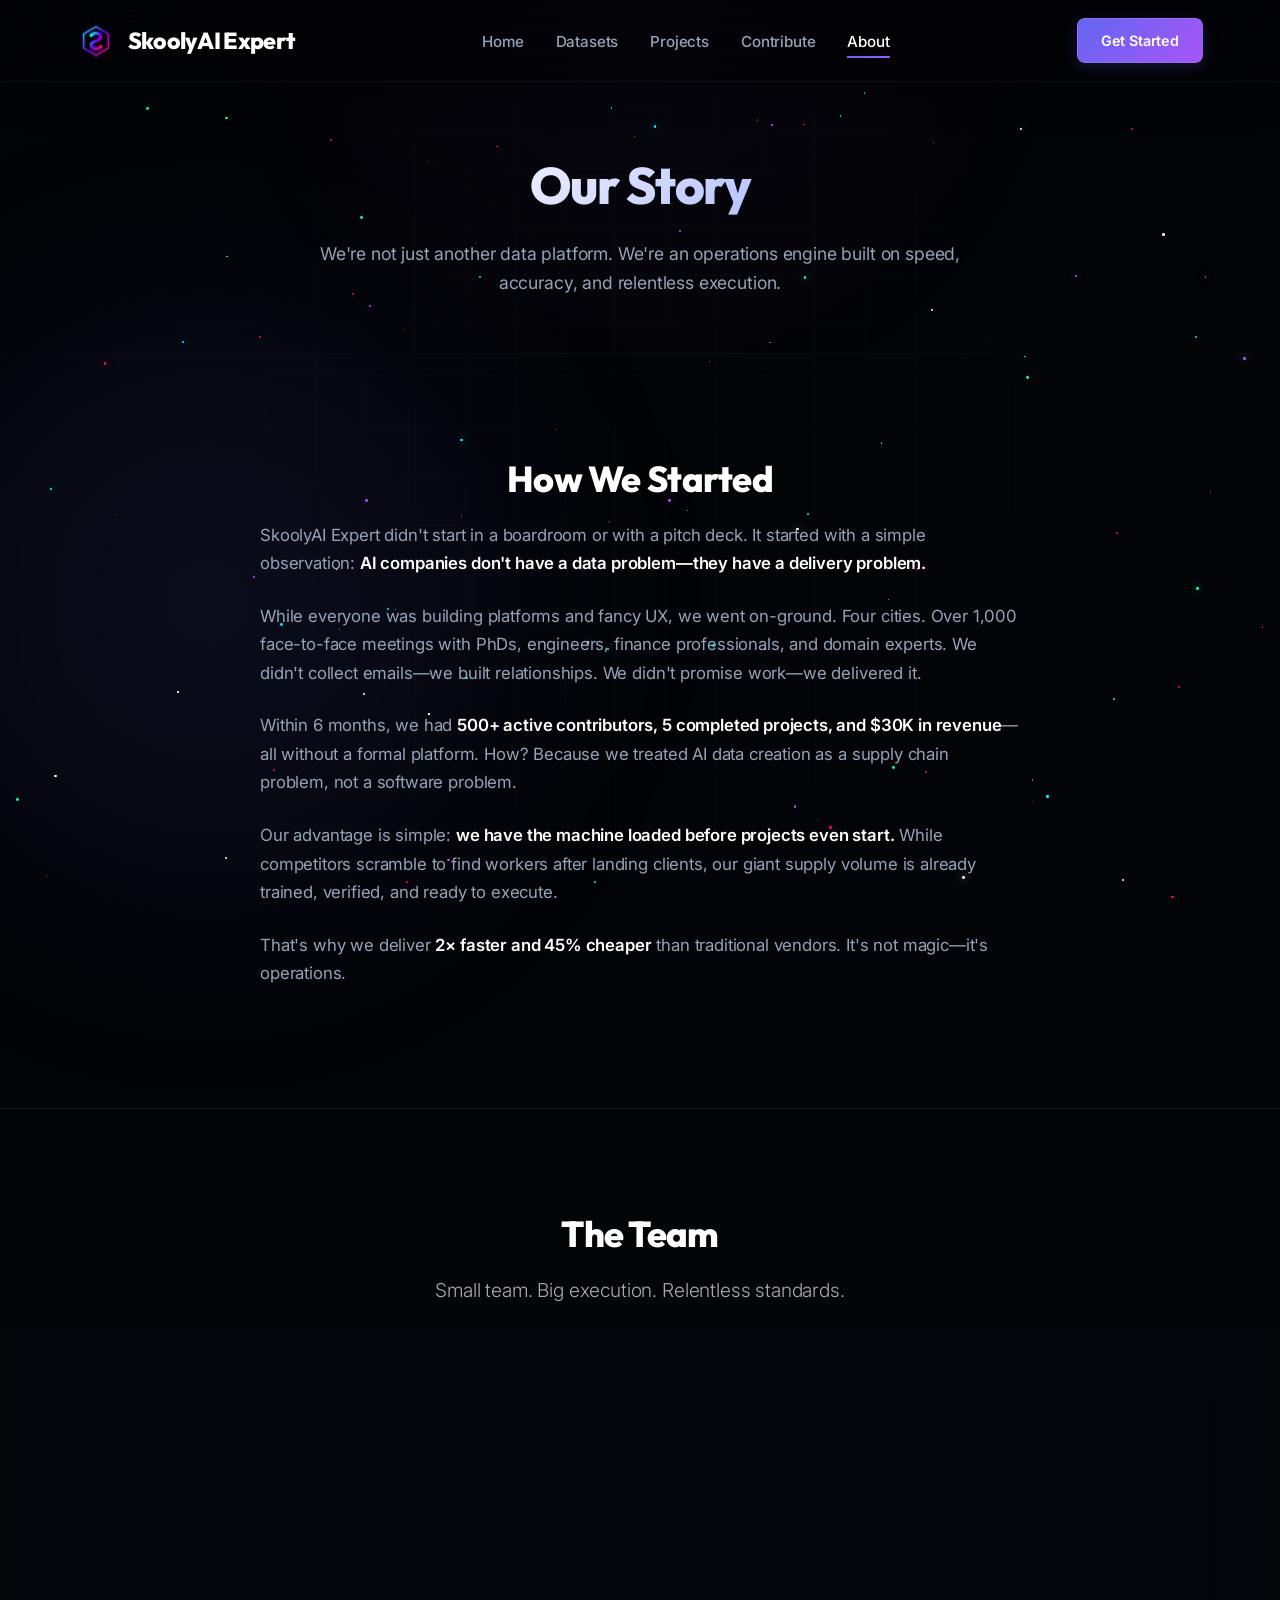
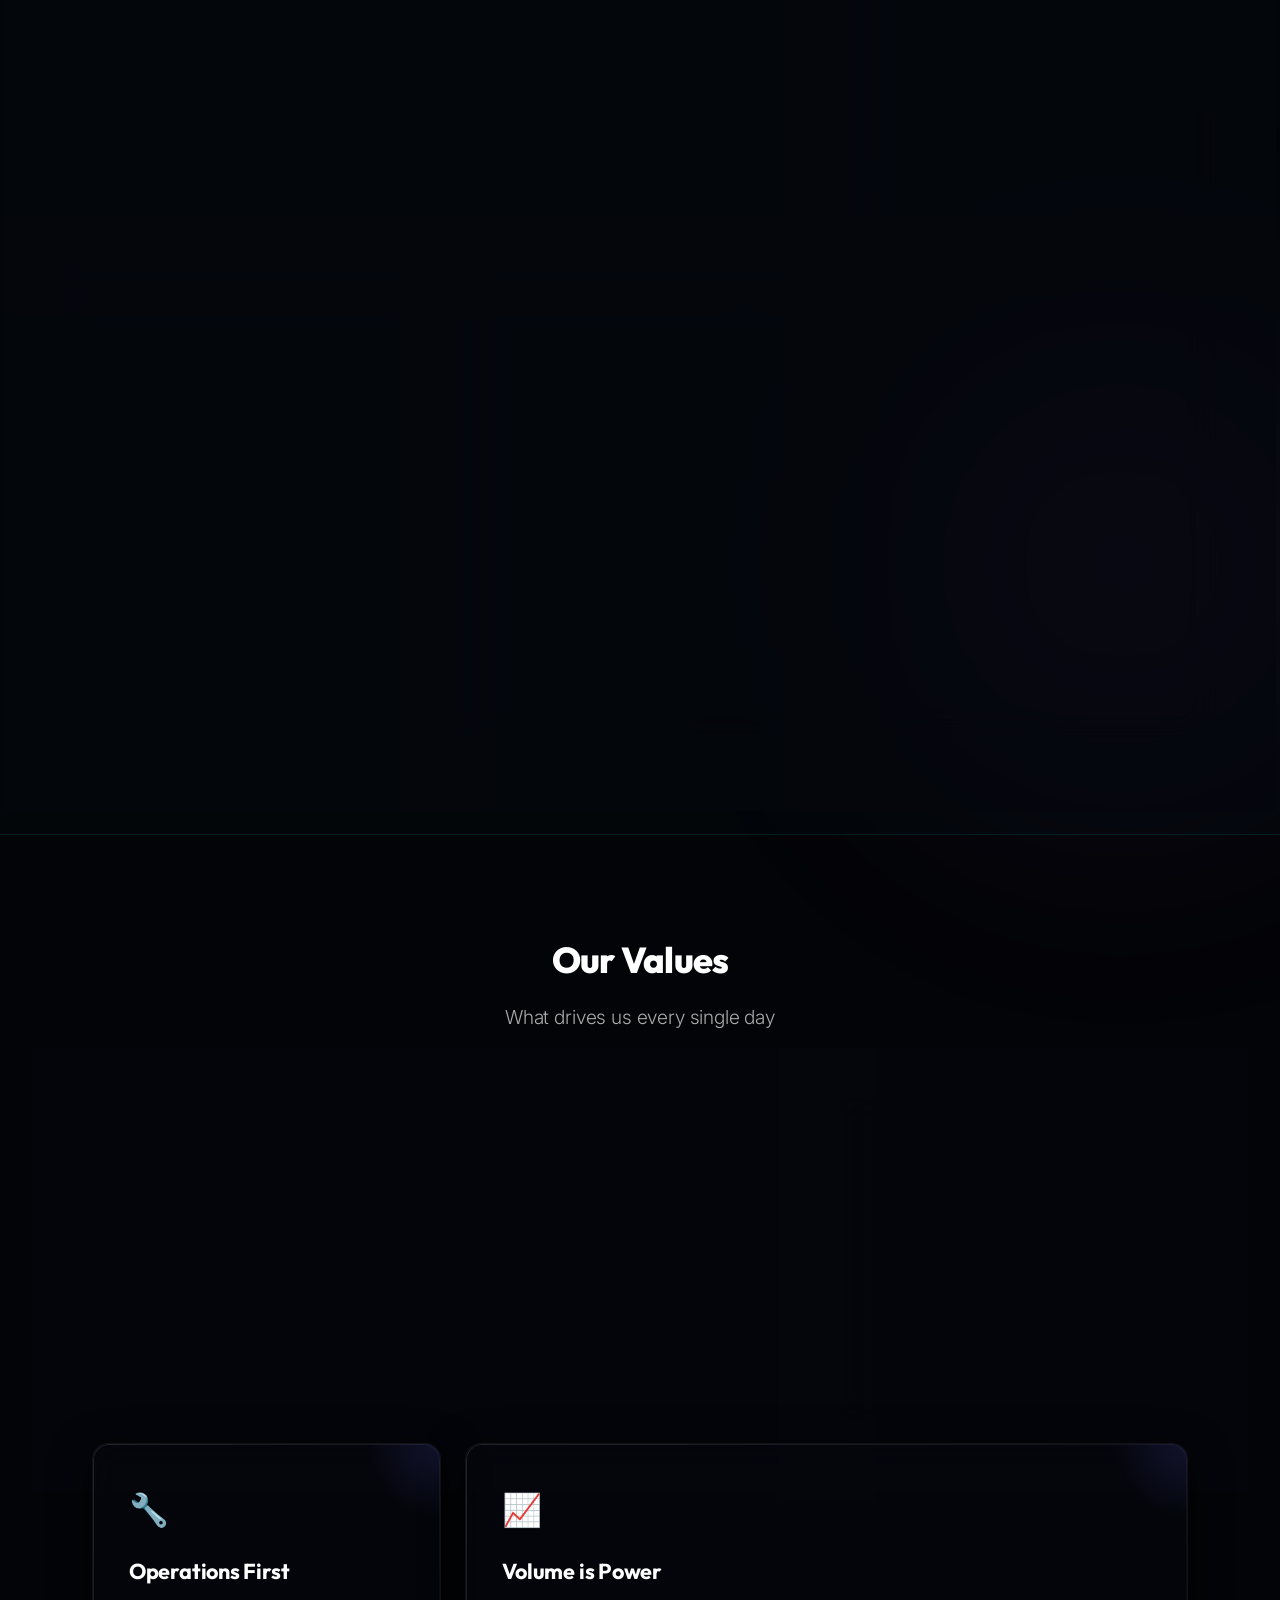
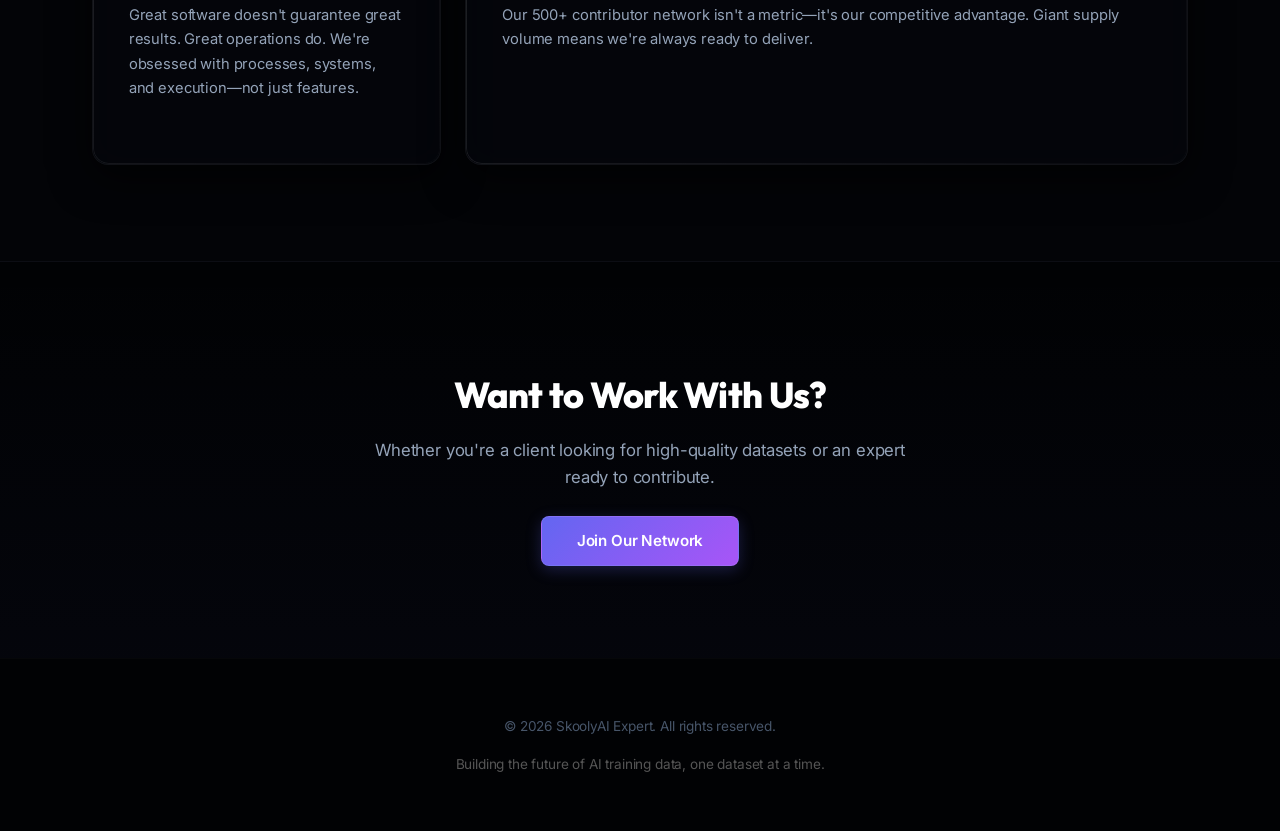
==== commit 1ea9cc9a: "Implement Stripe/Linear-inspired Bento Grid layout, active grid background blueprint, and glowing ca" ====
--- a/about.html
+++ b/about.html
@@ -92,8 +92,8 @@
                 Small team. Big execution. Relentless standards.
             </p>
 
-            <div class="team-grid">
-                <div class="team-card">
+            <div class="bento-grid">
+                <div class="team-card span-2">
                     <span class="team-badge">Strategic Guidance</span>
                     <h3>The Mentor</h3>
                     <p class="role">Strategic Advisor</p>
@@ -146,8 +146,8 @@
             What drives us every single day
         </p>
 
-        <div class="values-grid">
-            <div class="value-card">
+        <div class="bento-grid">
+            <div class="value-card span-2">
                 <div class="value-icon">⚡</div>
                 <h3>Speed Wins</h3>
                 <p>We don't believe in slow iteration. We believe in fast execution, rapid learning, and delivering results before competitors finish planning.</p>
@@ -165,7 +165,7 @@
                 <p>Great software doesn't guarantee great results. Great operations do. We're obsessed with processes, systems, and execution—not just features.</p>
             </div>
 
-            <div class="value-card">
+            <div class="value-card span-2">
                 <div class="value-icon">📈</div>
                 <h3>Volume is Power</h3>
                 <p>Our 500+ contributor network isn't a metric—it's our competitive advantage. Giant supply volume means we're always ready to deliver.</p>
--- a/style.css
+++ b/style.css
@@ -1,35 +1,35 @@
 @import url('https://fonts.googleapis.com/css2?family=Inter:wght@300;400;500;600;700&family=Outfit:wght@300;400;500;600;700;800;900&display=swap');
 
 :root {
-    --bg-dark: #05060b;
-    --bg-darker: #020306;
+    --bg-dark: #030407;
+    --bg-darker: #010204;
     --primary: #6366f1;
-    --primary-glow: rgba(99, 102, 241, 0.15);
+    --primary-rgb: 99, 102, 241;
     --secondary: #a855f7;
-    --secondary-glow: rgba(168, 85, 247, 0.15);
+    --secondary-rgb: 168, 85, 247;
     --accent: #00f0ff;
-    --accent-glow: rgba(0, 240, 255, 0.15);
+    --accent-rgb: 0, 240, 255;
     --accent-pink: #ff007f;
-    --accent-pink-glow: rgba(255, 0, 127, 0.15);
     
     --grad-primary: linear-gradient(135deg, var(--primary), var(--secondary));
-    --grad-glow: linear-gradient(135deg, rgba(99, 102, 241, 0.3), rgba(168, 85, 247, 0.3));
-    --grad-border: linear-gradient(135deg, rgba(255, 255, 255, 0.1) 0%, rgba(255, 255, 255, 0.02) 100%);
-    --grad-text: linear-gradient(135deg, #ffffff 15%, #c7d2fe 50%, #e9d5ff 85%);
-    --grad-accent-text: linear-gradient(135deg, #ffffff 10%, #6366f1 50%, #a855f7 90%);
+    --grad-primary-glow: linear-gradient(135deg, rgba(99, 102, 241, 0.4), rgba(168, 85, 247, 0.4));
+    --grad-dark-glass: linear-gradient(135deg, rgba(255, 255, 255, 0.02) 0%, rgba(255, 255, 255, 0.005) 100%);
+    --grad-border: linear-gradient(135deg, rgba(255, 255, 255, 0.08) 0%, rgba(255, 255, 255, 0.02) 100%);
+    --grad-text: linear-gradient(135deg, #ffffff 30%, #a5b4fc 70%, #c084fc 100%);
+    --grad-button-border: linear-gradient(135deg, rgba(255, 255, 255, 0.1) 0%, rgba(255, 255, 255, 0.02) 100%);
     
     --font-heading: 'Outfit', sans-serif;
     --font-body: 'Inter', sans-serif;
     
-    --glass-bg: rgba(255, 255, 255, 0.02);
-    --glass-border: rgba(255, 255, 255, 0.07);
-    --glass-border-hover: rgba(99, 102, 241, 0.3);
-    --glass-shadow: 0 8px 32px 0 rgba(0, 0, 0, 0.5);
-    
-    --transition-smooth: all 0.4s cubic-bezier(0.16, 1, 0.3, 1);
-}
-
-/* Base Styles & Resets */
+    --glass-bg: rgba(6, 8, 14, 0.6);
+    --glass-border: rgba(255, 255, 255, 0.05);
+    --glass-border-hover: rgba(99, 102, 241, 0.25);
+    --glass-shadow: 0 12px 40px 0 rgba(0, 0, 0, 0.7);
+    
+    --transition-smooth: all 0.5s cubic-bezier(0.16, 1, 0.3, 1);
+}
+
+/* Base resets */
 * {
     margin: 0;
     padding: 0;
@@ -43,52 +43,69 @@
 body {
     font-family: var(--font-body);
     background: var(--bg-dark);
-    color: #f3f4f6;
-    line-height: 1.6;
+    color: #e2e8f0;
+    line-height: 1.625;
     overflow-x: hidden;
     position: relative;
+    letter-spacing: -0.01em;
+}
+
+/* Technical blueprint grid background */
+body::before {
+    content: '';
+    position: fixed;
+    inset: 0;
+    background-image: 
+        linear-gradient(rgba(255, 255, 255, 0.015) 1px, transparent 1px),
+        linear-gradient(90deg, rgba(255, 255, 255, 0.015) 1px, transparent 1px);
+    background-size: 50px 50px;
+    background-position: center center;
+    mask-image: radial-gradient(circle at center, black 30%, transparent 80%);
+    -webkit-mask-image: radial-gradient(circle at center, black 30%, transparent 80%);
+    pointer-events: none;
+    z-index: 0;
 }
 
 /* Ambient glow blobs */
 .ambient-glow {
     position: absolute;
-    width: 600px;
-    height: 600px;
-    background: radial-gradient(circle, var(--primary-glow) 0%, transparent 70%);
+    width: 800px;
+    height: 800px;
+    background: radial-gradient(circle, rgba(var(--primary-rgb), 0.12) 0%, transparent 70%);
     border-radius: 50%;
-    top: 10%;
-    left: -10%;
+    top: 5%;
+    left: -15%;
     pointer-events: none;
     z-index: 0;
-    animation: float-slow 20s ease-in-out infinite;
-    filter: blur(80px);
+    animation: float-slow 22s ease-in-out infinite;
+    filter: blur(100px);
 }
 
 .ambient-glow-2 {
     position: absolute;
-    width: 500px;
-    height: 500px;
-    background: radial-gradient(circle, var(--secondary-glow) 0%, transparent 70%);
+    width: 700px;
+    height: 700px;
+    background: radial-gradient(circle, rgba(var(--secondary-rgb), 0.1) 0%, transparent 70%);
     border-radius: 50%;
-    top: 50%;
-    right: -10%;
+    top: 45%;
+    right: -15%;
     pointer-events: none;
     z-index: 0;
-    animation: float-slow-reverse 25s ease-in-out infinite;
-    filter: blur(100px);
+    animation: float-slow-reverse 26s ease-in-out infinite;
+    filter: blur(120px);
 }
 
 @keyframes float-slow {
-    0%, 100% { transform: translateY(0px) scale(1); }
-    50% { transform: translateY(-30px) scale(1.05); }
+    0%, 100% { transform: translateY(0px) scale(1) rotate(0deg); }
+    50% { transform: translateY(-40px) scale(1.06) rotate(10deg); }
 }
 
 @keyframes float-slow-reverse {
-    0%, 100% { transform: translateY(0px) scale(1.05); }
-    50% { transform: translateY(30px) scale(1); }
-}
-
-/* Starfield Background */
+    0%, 100% { transform: translateY(0px) scale(1.06) rotate(0deg); }
+    50% { transform: translateY(40px) scale(1) rotate(-10deg); }
+}
+
+/* Twinkling starfield background */
 .stars {
     position: fixed;
     top: 0;
@@ -102,104 +119,92 @@
 .star {
     position: absolute;
     border-radius: 50%;
-    animation: twinkle 3s infinite alternate, drift-up 25s linear infinite;
+    animation: twinkle 4s infinite alternate, drift-up 28s linear infinite;
 }
 
 @keyframes twinkle {
-    0% { opacity: 0.2; }
-    100% { opacity: 1; }
+    0% { opacity: 0.1; }
+    100% { opacity: 0.8; }
 }
 
 @keyframes drift-up {
     from { transform: translateY(0px); }
-    to { transform: translateY(-120px); }
-}
-
-/* Floating/Drifting glow elements */
-.pulse-circle {
-    position: absolute;
-    border-radius: 50%;
-    background: radial-gradient(circle, var(--primary-glow) 0%, transparent 60%);
-    filter: blur(40px);
-    pointer-events: none;
-    z-index: 0;
-}
-
-/* Typography & Headings */
+    to { transform: translateY(-140px); }
+}
+
+/* Typography styles */
 h1, h2, h3, h4 {
     font-family: var(--font-heading);
-    letter-spacing: -0.02em;
-}
-
-/* Navigation */
+    font-weight: 800;
+    letter-spacing: -0.03em;
+    color: #fff;
+}
+
+/* Floating Navigation */
 .nav {
     position: fixed;
     top: 0;
     width: 100%;
-    background: rgba(5, 6, 11, 0.75);
-    backdrop-filter: blur(24px);
-    -webkit-backdrop-filter: blur(24px);
-    padding: 1.1rem 5%;
+    background: rgba(3, 4, 7, 0.7);
+    backdrop-filter: blur(28px);
+    -webkit-backdrop-filter: blur(28px);
+    padding: 1.15rem 6%;
     display: flex;
     justify-content: space-between;
     align-items: center;
     z-index: 1000;
-    border-bottom: 1px solid rgba(255, 255, 255, 0.05);
-    box-shadow: 0 4px 30px rgba(0, 0, 0, 0.3);
+    border-bottom: 1px solid var(--glass-border);
+    box-shadow: 0 4px 40px rgba(0, 0, 0, 0.4);
     transition: var(--transition-smooth);
 }
 
 .logo {
     display: flex;
     align-items: center;
-    gap: 0.9rem;
-    font-size: 1.5rem;
+    gap: 0.8rem;
+    font-size: 1.45rem;
     font-weight: 800;
     color: #fff;
     text-decoration: none;
     font-family: var(--font-heading);
+    letter-spacing: -0.03em;
 }
 
 .logo-icon {
-    width: 42px;
-    height: 42px;
+    width: 38px;
+    height: 38px;
     display: flex;
     align-items: center;
     justify-content: center;
-    animation: rotate-slow 15s linear infinite;
-}
-
-.logo-icon svg {
-    width: 100%;
-    height: 100%;
-}
-
-@keyframes rotate-slow {
+    animation: spin-logo 20s linear infinite;
+}
+
+@keyframes spin-logo {
     from { transform: rotate(0deg); }
     to { transform: rotate(360deg); }
 }
 
 .nav-links {
     display: flex;
-    gap: 2.2rem;
+    gap: 2rem;
     list-style: none;
     align-items: center;
 }
 
 .nav-links a {
-    color: #9ca3af;
+    color: #94a3b8;
     text-decoration: none;
     transition: var(--transition-smooth);
     position: relative;
     font-weight: 500;
-    font-size: 1rem;
-    padding: 0.4rem 0;
+    font-size: 0.95rem;
+    padding: 0.35rem 0;
 }
 
 .nav-links a::after {
     content: '';
     position: absolute;
-    bottom: 0;
+    bottom: -2px;
     left: 50%;
     width: 0;
     height: 2px;
@@ -221,35 +226,37 @@
 .cta-button {
     background: var(--grad-primary);
     color: #fff;
-    padding: 0.65rem 1.6rem;
+    padding: 0.6rem 1.45rem;
     border-radius: 8px;
     text-decoration: none;
     font-weight: 600;
-    transition: var(--transition-smooth);
-    box-shadow: 0 4px 15px rgba(99, 102, 241, 0.25);
-    font-size: 0.95rem;
+    font-size: 0.9rem;
+    transition: var(--transition-smooth);
+    border: 1px solid rgba(255, 255, 255, 0.1);
+    box-shadow: 0 4px 15px rgba(var(--primary-rgb), 0.2);
 }
 
 .cta-button:hover {
     transform: translateY(-2px);
-    box-shadow: 0 10px 25px rgba(99, 102, 241, 0.4);
-}
-
-/* Hamburger menu (Mobile Navigation) */
+    box-shadow: 0 8px 24px rgba(var(--primary-rgb), 0.4);
+    border-color: rgba(255, 255, 255, 0.25);
+}
+
+/* Hamburger menu (Mobile nav toggle) */
 .hamburger {
     display: none;
     flex-direction: column;
-    gap: 6px;
+    gap: 5px;
     cursor: pointer;
     background: none;
     border: none;
-    padding: 0.5rem;
+    padding: 0.4rem;
     z-index: 1100;
 }
 
 .hamburger span {
     display: block;
-    width: 24px;
+    width: 22px;
     height: 2px;
     background: #fff;
     transition: var(--transition-smooth);
@@ -257,48 +264,102 @@
 
 /* Hero Section */
 .hero {
-    min-height: 90vh;
+    min-height: 85vh;
     display: flex;
     align-items: center;
     justify-content: center;
     text-align: center;
-    padding: 10rem 5% 5rem;
-    background: radial-gradient(circle at 50% 50%, rgba(99, 102, 241, 0.08) 0%, transparent 60%);
+    padding: 9rem 6% 4.5rem;
+    background: radial-gradient(circle at center, rgba(var(--primary-rgb), 0.05) 0%, transparent 65%);
     position: relative;
     overflow: hidden;
 }
 
-.hero::before {
-    content: '';
-    position: absolute;
-    width: 700px;
-    height: 700px;
-    background: radial-gradient(circle, var(--primary-glow) 0%, transparent 70%);
-    border-radius: 50%;
-    top: 50%;
-    left: 50%;
-    transform: translate(-50%, -50%);
-    animation: pulse-glow 6s ease-in-out infinite alternate;
-    filter: blur(60px);
-    pointer-events: none;
-}
-
-@keyframes pulse-glow {
-    0% { transform: translate(-50%, -50%) scale(0.95); opacity: 0.5; }
-    100% { transform: translate(-50%, -50%) scale(1.15); opacity: 0.8; }
-}
-
 .hero-content {
-    max-width: 900px;
+    max-width: 850px;
     position: relative;
     z-index: 1;
 }
 
 .hero h1 {
-    font-size: 5rem;
-    font-weight: 800;
-    line-height: 1.1;
-    margin-bottom: 1.5rem;
+    font-size: 4.5rem;
+    font-weight: 900;
+    line-height: 1.08;
+    margin-bottom: 1.25rem;
+    background: var(--grad-text);
+    -webkit-background-clip: text;
+    -webkit-text-fill-color: transparent;
+    background-clip: text;
+    letter-spacing: -0.04em;
+}
+
+.hero p {
+    font-size: 1.15rem;
+    color: #94a3b8;
+    margin-bottom: 2.5rem;
+    max-width: 650px;
+    margin-left: auto;
+    margin-right: auto;
+}
+
+.hero-buttons {
+    display: flex;
+    gap: 1.25rem;
+    justify-content: center;
+    flex-wrap: wrap;
+}
+
+.button-primary {
+    background: var(--grad-primary);
+    color: #fff;
+    padding: 0.9rem 2.2rem;
+    border-radius: 8px;
+    text-decoration: none;
+    font-weight: 600;
+    font-size: 0.95rem;
+    transition: var(--transition-smooth);
+    border: 1px solid rgba(255, 255, 255, 0.1);
+    box-shadow: 0 4px 15px rgba(var(--primary-rgb), 0.25);
+}
+
+.button-primary:hover {
+    transform: translateY(-2px);
+    box-shadow: 0 10px 25px rgba(var(--primary-rgb), 0.45);
+    border-color: rgba(255, 255, 255, 0.2);
+}
+
+.button-secondary {
+    background: rgba(255, 255, 255, 0.02);
+    color: #e2e8f0;
+    padding: 0.9rem 2.2rem;
+    border: 1px solid rgba(255, 255, 255, 0.08);
+    border-radius: 8px;
+    text-decoration: none;
+    font-weight: 600;
+    font-size: 0.95rem;
+    transition: var(--transition-smooth);
+}
+
+.button-secondary:hover {
+    background: rgba(255, 255, 255, 0.06);
+    border-color: rgba(255, 255, 255, 0.15);
+    color: #fff;
+    transform: translateY(-2px);
+}
+
+/* Inner Page Header Sections */
+.page-header {
+    background: radial-gradient(circle at top, rgba(var(--secondary-rgb), 0.04) 0%, transparent 60%);
+    padding: 9rem 6% 3.5rem;
+    text-align: center;
+    border-bottom: 1px solid rgba(255, 255, 255, 0.02);
+    position: relative;
+    z-index: 1;
+}
+
+.page-header h1 {
+    font-size: 3.2rem;
+    margin-bottom: 0.8rem;
     background: var(--grad-text);
     -webkit-background-clip: text;
     -webkit-text-fill-color: transparent;
@@ -306,126 +367,77 @@
     letter-spacing: -0.03em;
 }
 
-.hero p {
-    font-size: 1.25rem;
-    color: #9ca3af;
-    margin-bottom: 3rem;
-    font-weight: 400;
-    max-width: 720px;
-    margin-left: auto;
-    margin-right: auto;
-}
-
-.hero-buttons {
-    display: flex;
-    gap: 1.5rem;
-    justify-content: center;
-    flex-wrap: wrap;
-}
-
-.button-primary {
-    background: var(--grad-primary);
-    color: #fff;
-    padding: 1rem 2.5rem;
-    border-radius: 10px;
-    text-decoration: none;
-    font-weight: 600;
-    font-size: 1.05rem;
-    transition: var(--transition-smooth);
-    box-shadow: 0 4px 20px rgba(99, 102, 241, 0.3);
-}
-
-.button-primary:hover {
-    transform: translateY(-3px);
-    box-shadow: 0 12px 30px rgba(99, 102, 241, 0.5);
-}
-
-.button-secondary {
-    background: rgba(255, 255, 255, 0.03);
-    color: #fff;
-    padding: 1rem 2.5rem;
-    border: 1px solid rgba(255, 255, 255, 0.1);
-    border-radius: 10px;
-    text-decoration: none;
-    font-weight: 600;
-    font-size: 1.05rem;
-    transition: var(--transition-smooth);
-}
-
-.button-secondary:hover {
-    background: rgba(255, 255, 255, 0.08);
-    border-color: rgba(255, 255, 255, 0.2);
-    transform: translateY(-3px);
-}
-
-/* Page Header Sections (Inner Pages) */
-.page-header {
-    background: radial-gradient(circle at top, rgba(168, 85, 247, 0.05) 0%, transparent 60%);
-    padding: 9rem 5% 4rem;
-    text-align: center;
-    border-bottom: 1px solid rgba(255, 255, 255, 0.03);
-    position: relative;
-    z-index: 1;
-}
-
-.page-header h1 {
-    font-size: 3.5rem;
-    font-weight: 800;
-    margin-bottom: 1rem;
-    background: var(--grad-text);
-    -webkit-background-clip: text;
-    -webkit-text-fill-color: transparent;
-    background-clip: text;
-    letter-spacing: -0.02em;
-}
-
 .page-header p {
-    font-size: 1.15rem;
-    color: #9ca3af;
-    max-width: 700px;
+    font-size: 1.1rem;
+    color: #94a3b8;
+    max-width: 650px;
     margin: 0 auto;
-    font-weight: 400;
-}
-
-/* Layout & Sections */
+}
+
+/* Base Layout & Layout Sections */
 .section {
-    padding: 6.5rem 5%;
-    max-width: 1300px;
+    padding: 6rem 6%;
+    max-width: 1250px;
     margin: 0 auto;
     position: relative;
     z-index: 1;
 }
 
 .section-title {
-    font-size: 2.5rem;
+    font-size: 2.25rem;
     font-weight: 800;
     text-align: center;
-    margin-bottom: 1rem;
-    color: #fff;
+    margin-bottom: 0.75rem;
     letter-spacing: -0.02em;
 }
 
 .section-subtitle {
     text-align: center;
-    color: #9ca3af;
-    font-size: 1.1rem;
-    margin-bottom: 4rem;
-    font-weight: 400;
-}
-
-/* Grid Systems */
-.openings-grid,
-.features-grid,
-.values-grid,
-.team-grid,
-.datasets-grid {
+    color: #94a3b8;
+    font-size: 1.05rem;
+    margin-bottom: 3.5rem;
+    max-width: 600px;
+    margin-left: auto;
+    margin-right: auto;
+}
+
+/* Bento Grid System & Sizing */
+.bento-grid {
     display: grid;
-    grid-template-columns: repeat(auto-fit, minmax(330px, 1fr));
-    gap: 2rem;
+    grid-template-columns: repeat(3, 1fr);
+    gap: 1.5rem;
     margin-top: 2.5rem;
 }
 
-/* Card Design System */
+.span-2 {
+    grid-column: span 2;
+}
+
+.span-3 {
+    grid-column: span 3;
+}
+
+@media (max-width: 1024px) {
+    .bento-grid {
+        grid-template-columns: repeat(2, 1fr);
+    }
+    
+    .span-2, .span-3 {
+        grid-column: span 2;
+    }
+}
+
+@media (max-width: 768px) {
+    .bento-grid {
+        grid-template-columns: 1fr;
+    }
+    
+    .span-2, .span-3 {
+        grid-column: span 1;
+    }
+}
+
+/* Bento/Glass Card styling */
 .opening-card,
 .feature-card,
 .value-card,
@@ -436,18 +448,18 @@
     background: var(--glass-bg);
     border: 1px solid var(--glass-border);
     border-radius: 16px;
-    padding: 2.5rem 2rem;
+    padding: 2.5rem 2.25rem;
     transition: var(--transition-smooth);
     position: relative;
     overflow: hidden;
     box-shadow: var(--glass-shadow);
-    backdrop-filter: blur(12px);
-    -webkit-backdrop-filter: blur(12px);
+    backdrop-filter: blur(16px);
+    -webkit-backdrop-filter: blur(16px);
     display: flex;
     flex-direction: column;
 }
 
-/* Border Gradient Glow on Hover */
+/* Inner border overlay for card definition */
 .opening-card::before,
 .feature-card::before,
 .value-card::before,
@@ -460,7 +472,7 @@
     inset: 0;
     border-radius: 16px;
     padding: 1px;
-    background: linear-gradient(135deg, rgba(255, 255, 255, 0.15) 0%, rgba(255, 255, 255, 0.03) 100%);
+    background: linear-gradient(135deg, rgba(255, 255, 255, 0.12) 0%, rgba(255, 255, 255, 0.02) 100%);
     -webkit-mask: linear-gradient(#fff 0 0) content-box, linear-gradient(#fff 0 0);
     -webkit-mask-composite: xor;
     mask-composite: exclude;
@@ -475,7 +487,7 @@
 .dataset-card:hover::before,
 .project-card:hover::before,
 .path-card:hover::before {
-    background: linear-gradient(135deg, var(--primary) 0%, var(--secondary) 100%);
+    background: var(--grad-primary-glow);
 }
 
 .opening-card:hover,
@@ -485,28 +497,62 @@
 .dataset-card:hover,
 .project-card:hover,
 .path-card:hover {
-    transform: translateY(-6px);
-    border-color: rgba(99, 102, 241, 0.2);
-    box-shadow: 0 20px 40px rgba(0, 0, 0, 0.6), 0 0 20px rgba(99, 102, 241, 0.1);
-}
-
-/* Opening Card Details */
+    transform: translateY(-4px);
+    border-color: rgba(var(--primary-rgb), 0.2);
+    box-shadow: 0 20px 45px rgba(0, 0, 0, 0.6), 0 0 25px rgba(var(--primary-rgb), 0.08);
+}
+
+/* Glow gradient trail in card corner */
+.opening-card::after,
+.feature-card::after,
+.value-card::after,
+.team-card::after,
+.dataset-card::after,
+.project-card::after,
+.path-card::after {
+    content: '';
+    position: absolute;
+    width: 150px;
+    height: 150px;
+    background: radial-gradient(circle, rgba(var(--primary-rgb), 0.15) 0%, transparent 70%);
+    border-radius: 50%;
+    top: -75px;
+    right: -75px;
+    pointer-events: none;
+    transition: var(--transition-smooth);
+}
+
+.opening-card:hover::after,
+.feature-card:hover::after,
+.value-card:hover::after,
+.team-card:hover::after,
+.dataset-card:hover::after,
+.project-card:hover::after,
+.path-card:hover::after {
+    width: 250px;
+    height: 250px;
+    top: -125px;
+    right: -125px;
+    background: radial-gradient(circle, rgba(var(--secondary-rgb), 0.22) 0%, transparent 70%);
+}
+
+/* Card Badge component styling */
 .opening-badge,
 .dataset-badge,
 .project-badge,
 .team-badge {
     display: inline-block;
-    background: rgba(99, 102, 241, 0.1);
-    color: #a5b4fc;
-    border: 1px solid rgba(99, 102, 241, 0.2);
-    padding: 0.35rem 0.9rem;
-    border-radius: 30px;
-    font-size: 0.8rem;
+    background: rgba(var(--primary-rgb), 0.08);
+    color: #c7d2fe;
+    border: 1px solid rgba(var(--primary-rgb), 0.2);
+    padding: 0.3rem 0.85rem;
+    border-radius: 20px;
+    font-size: 0.72rem;
     font-weight: 600;
     margin-bottom: 1.25rem;
     width: fit-content;
     text-transform: uppercase;
-    letter-spacing: 0.05em;
+    letter-spacing: 0.08em;
 }
 
 .opening-card h3,
@@ -516,10 +562,11 @@
 .dataset-card h3,
 .project-card h3,
 .path-card h2 {
-    font-size: 1.4rem;
-    margin-bottom: 0.9rem;
+    font-size: 1.35rem;
+    margin-bottom: 0.85rem;
     color: #fff;
     font-weight: 700;
+    letter-spacing: -0.01em;
 }
 
 .opening-card p,
@@ -529,26 +576,26 @@
 .dataset-card p,
 .project-card p,
 .path-card p {
-    color: #9ca3af;
-    font-size: 0.95rem;
-    line-height: 1.7;
+    color: #94a3b8;
+    font-size: 0.92rem;
+    line-height: 1.65;
     margin-bottom: 1.5rem;
     flex-grow: 1;
     font-weight: 400;
 }
 
 .opening-requirements {
-    background: rgba(255, 255, 255, 0.01);
+    background: rgba(255, 255, 255, 0.005);
     border-left: 2px solid var(--primary);
-    padding: 1rem;
+    padding: 1rem 1.15rem;
     margin: 1.25rem 0;
     border-radius: 0 8px 8px 0;
 }
 
 .opening-requirements h4 {
     color: #a5b4fc;
-    font-size: 0.9rem;
-    margin-bottom: 0.6rem;
+    font-size: 0.88rem;
+    margin-bottom: 0.5rem;
     font-weight: 600;
 }
 
@@ -557,15 +604,15 @@
 }
 
 .opening-requirements li {
-    color: #9ca3af;
-    font-size: 0.85rem;
-    margin-bottom: 0.4rem;
-    padding-left: 1rem;
+    color: #94a3b8;
+    font-size: 0.84rem;
+    margin-bottom: 0.35rem;
+    padding-left: 0.9rem;
     position: relative;
 }
 
 .opening-requirements li::before {
-    content: '•';
+    content: '→';
     position: absolute;
     left: 0;
     color: var(--secondary);
@@ -574,16 +621,16 @@
 .opening-tags,
 .dataset-tags {
     display: flex;
-    gap: 0.6rem;
+    gap: 0.5rem;
     flex-wrap: wrap;
     margin-bottom: 1.5rem;
 }
 
 .tag {
-    background: rgba(255, 255, 255, 0.03);
-    color: #d1d5db;
+    background: rgba(255, 255, 255, 0.02);
+    color: #cbd5e1;
     border: 1px solid rgba(255, 255, 255, 0.05);
-    padding: 0.25rem 0.75rem;
+    padding: 0.2rem 0.7rem;
     border-radius: 6px;
     font-size: 0.75rem;
     font-weight: 500;
@@ -591,45 +638,46 @@
 
 .apply-btn,
 .view-btn {
-    background: rgba(255, 255, 255, 0.03);
-    color: #fff;
-    padding: 0.8rem;
-    border-radius: 8px;
+    background: rgba(255, 255, 255, 0.02);
+    color: #fff;
+    padding: 0.75rem 1.2rem;
+    border-radius: 6px;
     text-decoration: none;
     font-weight: 600;
     text-align: center;
-    font-size: 0.95rem;
-    border: 1px solid rgba(255, 255, 255, 0.08);
+    font-size: 0.9rem;
+    border: 1px solid rgba(255, 255, 255, 0.06);
     transition: var(--transition-smooth);
 }
 
 .apply-btn:hover,
 .view-btn:hover {
     background: var(--grad-primary);
-    border-color: transparent;
-    box-shadow: 0 4px 15px rgba(99, 102, 241, 0.25);
-}
-
-/* Feature Cards Icon & layout */
+    border-color: rgba(255, 255, 255, 0.15);
+    box-shadow: 0 4px 15px rgba(var(--primary-rgb), 0.25);
+}
+
+/* Feature cards icon decoration */
 .feature-icon,
 .value-icon,
 .path-icon {
-    font-size: 2.2rem;
-    margin-bottom: 1.25rem;
-    display: block;
-}
-
-/* Statistics Panel styling */
+    font-size: 2rem;
+    margin-bottom: 1.15rem;
+    display: inline-block;
+}
+
+/* Statistics components */
 .stats {
     display: grid;
-    grid-template-columns: repeat(auto-fit, minmax(200px, 1fr));
+    grid-template-columns: repeat(auto-fit, minmax(180px, 1fr));
     gap: 1.5rem;
-    background: rgba(255, 255, 255, 0.01);
-    border: 1px solid rgba(255, 255, 255, 0.05);
+    background: rgba(6, 8, 14, 0.5);
+    border: 1px solid rgba(255, 255, 255, 0.04);
     border-radius: 16px;
-    padding: 3rem 2rem;
-    backdrop-filter: blur(10px);
-    -webkit-backdrop-filter: blur(10px);
+    padding: 2.5rem;
+    backdrop-filter: blur(12px);
+    -webkit-backdrop-filter: blur(12px);
+    box-shadow: var(--glass-shadow);
 }
 
 .stat-item {
@@ -638,60 +686,57 @@
 
 .stat-item h4,
 .stats-row .stat-item h3 {
-    font-size: 2.8rem;
+    font-size: 2.6rem;
     font-weight: 800;
     background: var(--grad-primary);
     -webkit-background-clip: text;
     -webkit-text-fill-color: transparent;
     background-clip: text;
-    margin-bottom: 0.4rem;
+    margin-bottom: 0.25rem;
+    letter-spacing: -0.03em;
 }
 
 .stat-item p {
-    font-size: 0.95rem;
-    color: #9ca3af;
+    font-size: 0.9rem;
+    color: #94a3b8;
     font-weight: 500;
 }
 
-/* CTA Section Styles */
+/* CTA panels */
 .cta-section {
     text-align: center;
-    background: linear-gradient(to top, rgba(99, 102, 241, 0.04) 0%, transparent 100%), var(--bg-darker);
-    border-top: 1px solid rgba(255, 255, 255, 0.04);
-    padding: 6rem 5%;
+    background: linear-gradient(to top, rgba(var(--primary-rgb), 0.03) 0%, transparent 100%), var(--bg-darker);
+    border-top: 1px solid rgba(255, 255, 255, 0.03);
+    padding: 6.5rem 6%;
 }
 
 .cta-section h2 {
-    font-size: 2.5rem;
+    font-size: 2.25rem;
     font-weight: 800;
-    margin-bottom: 1rem;
-    color: #fff;
+    margin-bottom: 0.75rem;
+    letter-spacing: -0.02em;
 }
 
 .cta-section p {
-    font-size: 1.1rem;
-    color: #9ca3af;
-    margin-bottom: 2.5rem;
-    max-width: 600px;
+    font-size: 1.05rem;
+    color: #94a3b8;
+    margin-bottom: 2.25rem;
+    max-width: 550px;
     margin-left: auto;
     margin-right: auto;
 }
 
-.cta-section .button-primary {
-    display: inline-block;
-}
-
-/* Team Page - Specific styles */
+/* Team layout page details */
 .story-section {
-    max-width: 800px;
+    max-width: 760px;
     margin: 0 auto;
 }
 
 .story-section p {
-    font-size: 1.1rem;
-    color: #9ca3af;
-    margin-bottom: 1.75rem;
-    line-height: 1.8;
+    font-size: 1.05rem;
+    color: #94a3b8;
+    margin-bottom: 1.5rem;
+    line-height: 1.7;
 }
 
 .story-section .highlight {
@@ -700,44 +745,44 @@
 }
 
 .role {
-    font-size: 0.9rem;
+    font-size: 0.85rem;
     color: var(--secondary);
     font-weight: 600;
-    margin-bottom: 1rem;
+    margin-bottom: 0.9rem;
     text-transform: uppercase;
-    letter-spacing: 0.05em;
-}
-
-/* Project Page Details */
+    letter-spacing: 0.08em;
+}
+
+/* Projects grid styling */
 .projects-grid {
     display: flex;
     flex-direction: column;
-    gap: 3rem;
-    margin-top: 3rem;
+    gap: 2rem;
+    margin-top: 2rem;
 }
 
 .project-card {
-    padding: 3rem;
+    padding: 2.5rem;
 }
 
 .project-header {
-    margin-bottom: 1.5rem;
+    margin-bottom: 1.25rem;
 }
 
 .project-details {
     display: grid;
     grid-template-columns: 1fr 1fr;
-    gap: 2rem;
-    margin-top: 2rem;
-    border-top: 1px solid rgba(255, 255, 255, 0.05);
-    padding-top: 2rem;
+    gap: 1.5rem;
+    margin-top: 1.75rem;
+    border-top: 1px solid rgba(255, 255, 255, 0.04);
+    padding-top: 1.75rem;
 }
 
 .detail-box h4 {
     color: #fff;
-    font-size: 1rem;
+    font-size: 0.95rem;
     font-weight: 600;
-    margin-bottom: 0.8rem;
+    margin-bottom: 0.6rem;
 }
 
 .detail-box ul {
@@ -745,11 +790,11 @@
 }
 
 .detail-box li {
-    color: #9ca3af;
-    font-size: 0.9rem;
-    margin-bottom: 0.5rem;
+    color: #94a3b8;
+    font-size: 0.88rem;
+    margin-bottom: 0.4rem;
     position: relative;
-    padding-left: 1rem;
+    padding-left: 0.9rem;
 }
 
 .detail-box li::before {
@@ -763,53 +808,54 @@
     display: flex;
     justify-content: space-around;
     align-items: center;
-    background: rgba(255, 255, 255, 0.01);
-    border: 1px solid rgba(255, 255, 255, 0.05);
+    background: rgba(6, 8, 14, 0.5);
+    border: 1px solid rgba(255, 255, 255, 0.04);
     border-radius: 16px;
-    padding: 2.5rem;
-    margin-bottom: 4rem;
+    padding: 2rem;
+    margin-bottom: 3.5rem;
     flex-wrap: wrap;
-    gap: 2rem;
-}
-
-/* Datasets specifications layout */
+    gap: 1.5rem;
+    box-shadow: var(--glass-shadow);
+}
+
+/* Datasets specifications */
 .dataset-specs {
-    margin: 1.25rem 0;
-    border-top: 1px solid rgba(255, 255, 255, 0.05);
-    padding-top: 1.25rem;
+    margin: 1.15rem 0;
+    border-top: 1px solid rgba(255, 255, 255, 0.04);
+    padding-top: 1.15rem;
 }
 
 .dataset-specs h4 {
     color: #fff;
-    font-size: 0.95rem;
-    margin-bottom: 0.75rem;
+    font-size: 0.9rem;
+    margin-bottom: 0.65rem;
 }
 
 .spec-list {
     display: grid;
     grid-template-columns: 1fr 1fr;
-    gap: 0.8rem;
+    gap: 0.75rem;
 }
 
 .spec-item {
     display: flex;
     align-items: center;
-    gap: 0.5rem;
-    font-size: 0.85rem;
-    color: #9ca3af;
-}
-
-/* Onboarding path card customization */
+    gap: 0.45rem;
+    font-size: 0.84rem;
+    color: #94a3b8;
+}
+
+/* Onboarding path cards container */
 .paths-container {
     display: grid;
-    grid-template-columns: repeat(auto-fit, minmax(330px, 1fr));
-    gap: 2.5rem;
-    margin-top: 3.5rem;
+    grid-template-columns: repeat(auto-fit, minmax(320px, 1fr));
+    gap: 2rem;
+    margin-top: 3rem;
     text-align: left;
 }
 
 .path-features {
-    margin: 1.5rem 0;
+    margin: 1.25rem 0;
 }
 
 .path-features ul {
@@ -817,11 +863,11 @@
 }
 
 .path-features li {
-    color: #9ca3af;
-    font-size: 0.9rem;
-    margin-bottom: 0.6rem;
+    color: #94a3b8;
+    font-size: 0.88rem;
+    margin-bottom: 0.5rem;
     position: relative;
-    padding-left: 1.25rem;
+    padding-left: 1.15rem;
 }
 
 .path-features li::before {
@@ -832,9 +878,10 @@
 }
 
 .path-button {
-    background: var(--grad-primary);
-    color: #fff;
-    padding: 1rem;
+    background: rgba(255, 255, 255, 0.02);
+    border: 1px solid rgba(255, 255, 255, 0.08);
+    color: #fff;
+    padding: 0.9rem;
     border-radius: 8px;
     text-decoration: none;
     font-weight: 600;
@@ -844,21 +891,23 @@
 }
 
 .path-button:hover {
+    background: var(--grad-primary);
+    border-color: rgba(255, 255, 255, 0.15);
     transform: translateY(-2px);
-    box-shadow: 0 8px 20px rgba(99, 102, 241, 0.3);
+    box-shadow: 0 8px 20px rgba(var(--primary-rgb), 0.3);
 }
 
 /* Form Styles & Controls (contribute.html) */
 .form-container {
-    max-width: 750px;
-    margin: 3rem auto 0;
-    background: var(--glass-bg);
+    max-width: 700px;
+    margin: 2.5rem auto 0;
+    background: rgba(6, 8, 14, 0.5);
     border: 1px solid var(--glass-border);
-    border-radius: 20px;
-    padding: 4rem 3rem;
+    border-radius: 16px;
+    padding: 3.5rem 2.5rem;
     box-shadow: var(--glass-shadow);
-    backdrop-filter: blur(12px);
-    -webkit-backdrop-filter: blur(12px);
+    backdrop-filter: blur(16px);
+    -webkit-backdrop-filter: blur(16px);
     position: relative;
 }
 
@@ -866,7 +915,7 @@
     content: '';
     position: absolute;
     inset: 0;
-    border-radius: 20px;
+    border-radius: 16px;
     padding: 1px;
     background: linear-gradient(135deg, rgba(255, 255, 255, 0.1) 0%, rgba(255, 255, 255, 0.02) 100%);
     -webkit-mask: linear-gradient(#fff 0 0) content-box, linear-gradient(#fff 0 0);
@@ -880,15 +929,15 @@
 }
 
 .form-group {
-    margin-bottom: 2rem;
+    margin-bottom: 1.75rem;
 }
 
 .form-group label {
     display: block;
-    font-size: 0.9rem;
+    font-size: 0.85rem;
     font-weight: 600;
     color: #fff;
-    margin-bottom: 0.6rem;
+    margin-bottom: 0.5rem;
 }
 
 .form-group input[type="text"],
@@ -898,12 +947,12 @@
 .form-group select,
 .form-group textarea {
     width: 100%;
-    background: rgba(0, 0, 0, 0.25);
-    border: 1px solid rgba(255, 255, 255, 0.1);
-    color: #fff;
-    padding: 0.9rem 1.1rem;
-    border-radius: 8px;
-    font-size: 0.95rem;
+    background: rgba(0, 0, 0, 0.3);
+    border: 1px solid rgba(255, 255, 255, 0.08);
+    color: #fff;
+    padding: 0.8rem 1rem;
+    border-radius: 6px;
+    font-size: 0.92rem;
     transition: var(--transition-smooth);
     font-family: var(--font-body);
 }
@@ -912,24 +961,24 @@
 .form-group select:focus,
 .form-group textarea:focus {
     outline: none;
-    border-color: var(--primary);
-    background: rgba(0, 0, 0, 0.4);
-    box-shadow: 0 0 0 3px rgba(99, 102, 241, 0.15);
+    border-color: rgba(var(--primary-rgb), 0.5);
+    background: rgba(0, 0, 0, 0.45);
+    box-shadow: 0 0 0 3px rgba(var(--primary-rgb), 0.12);
 }
 
 .form-group select option {
-    background: #0f1015;
+    background: #06080e;
     color: #fff;
 }
 
 .form-note {
-    font-size: 0.8rem;
-    color: #6b7280;
-    margin-top: 0.4rem;
+    font-size: 0.78rem;
+    color: #64748b;
+    margin-top: 0.35rem;
 }
 
 .form-group textarea {
-    height: 140px;
+    height: 120px;
     resize: vertical;
 }
 
@@ -937,24 +986,25 @@
     width: 100%;
     background: var(--grad-primary);
     color: #fff;
-    border: none;
-    padding: 1.1rem;
+    border: 1px solid rgba(255, 255, 255, 0.1);
+    padding: 0.95rem;
     border-radius: 8px;
-    font-size: 1.05rem;
+    font-size: 1rem;
     font-weight: 600;
     cursor: pointer;
     transition: var(--transition-smooth);
-    box-shadow: 0 4px 15px rgba(99, 102, 241, 0.25);
+    box-shadow: 0 4px 15px rgba(var(--primary-rgb), 0.25);
 }
 
 .submit-btn:hover {
     transform: translateY(-2px);
-    box-shadow: 0 10px 25px rgba(99, 102, 241, 0.4);
+    box-shadow: 0 10px 25px rgba(var(--primary-rgb), 0.4);
+    border-color: rgba(255, 255, 255, 0.2);
 }
 
 .form-message {
-    margin-top: 1.5rem;
-    font-size: 0.95rem;
+    margin-top: 1.25rem;
+    font-size: 0.9rem;
     text-align: center;
     border-radius: 6px;
     transition: var(--transition-smooth);
@@ -962,58 +1012,58 @@
 
 .form-message.success {
     color: #34d399;
-    padding: 0.8rem;
+    padding: 0.75rem;
     background: rgba(52, 211, 153, 0.05);
-    border: 1px solid rgba(52, 211, 153, 0.15);
+    border: 1px solid rgba(52, 211, 153, 0.12);
 }
 
 .form-message.error {
     color: #f87171;
-    padding: 0.8rem;
+    padding: 0.75rem;
     background: rgba(248, 113, 113, 0.05);
-    border: 1px solid rgba(248, 113, 113, 0.15);
+    border: 1px solid rgba(248, 113, 113, 0.12);
 }
 
 /* Footer Section */
 footer {
     background: var(--bg-darker);
-    border-top: 1px solid rgba(255, 255, 255, 0.03);
-    padding: 4rem 5%;
+    border-top: 1px solid rgba(255, 255, 255, 0.02);
+    padding: 3.5rem 6%;
     text-align: center;
     position: relative;
     z-index: 1;
 }
 
 footer p {
-    font-size: 0.9rem;
-    color: #4b5563;
+    font-size: 0.85rem;
+    color: #475569;
 }
 
 /* Responsive Media Queries */
 @media (max-width: 968px) {
     .hero h1 {
-        font-size: 3.8rem;
+        font-size: 3.6rem;
     }
     
     .page-header h1 {
-        font-size: 2.8rem;
+        font-size: 2.6rem;
     }
     
     .nav-links {
         position: fixed;
         top: 0;
         left: -100%;
-        width: 280px;
+        width: 260px;
         height: 100vh;
-        background: rgba(10, 11, 18, 0.95);
-        backdrop-filter: blur(20px);
-        -webkit-backdrop-filter: blur(20px);
+        background: rgba(3, 4, 7, 0.97);
+        backdrop-filter: blur(24px);
+        -webkit-backdrop-filter: blur(24px);
         flex-direction: column;
         justify-content: center;
         gap: 2rem;
         transition: var(--transition-smooth);
         z-index: 1099;
-        border-right: 1px solid rgba(255, 255, 255, 0.05);
+        border-right: 1px solid var(--glass-border);
     }
     
     .nav-links.active {
@@ -1030,25 +1080,25 @@
     
     .project-details {
         grid-template-columns: 1fr;
-        gap: 1.5rem;
+        gap: 1.25rem;
     }
 }
 
 @media (max-width: 480px) {
     .hero h1 {
-        font-size: 2.8rem;
+        font-size: 2.6rem;
     }
     
     .page-header h1 {
-        font-size: 2.2rem;
+        font-size: 2rem;
     }
     
     .section-title {
-        font-size: 2rem;
+        font-size: 1.85rem;
     }
     
     .hero p {
-        font-size: 1.1rem;
+        font-size: 1.05rem;
     }
     
     .form-container {
